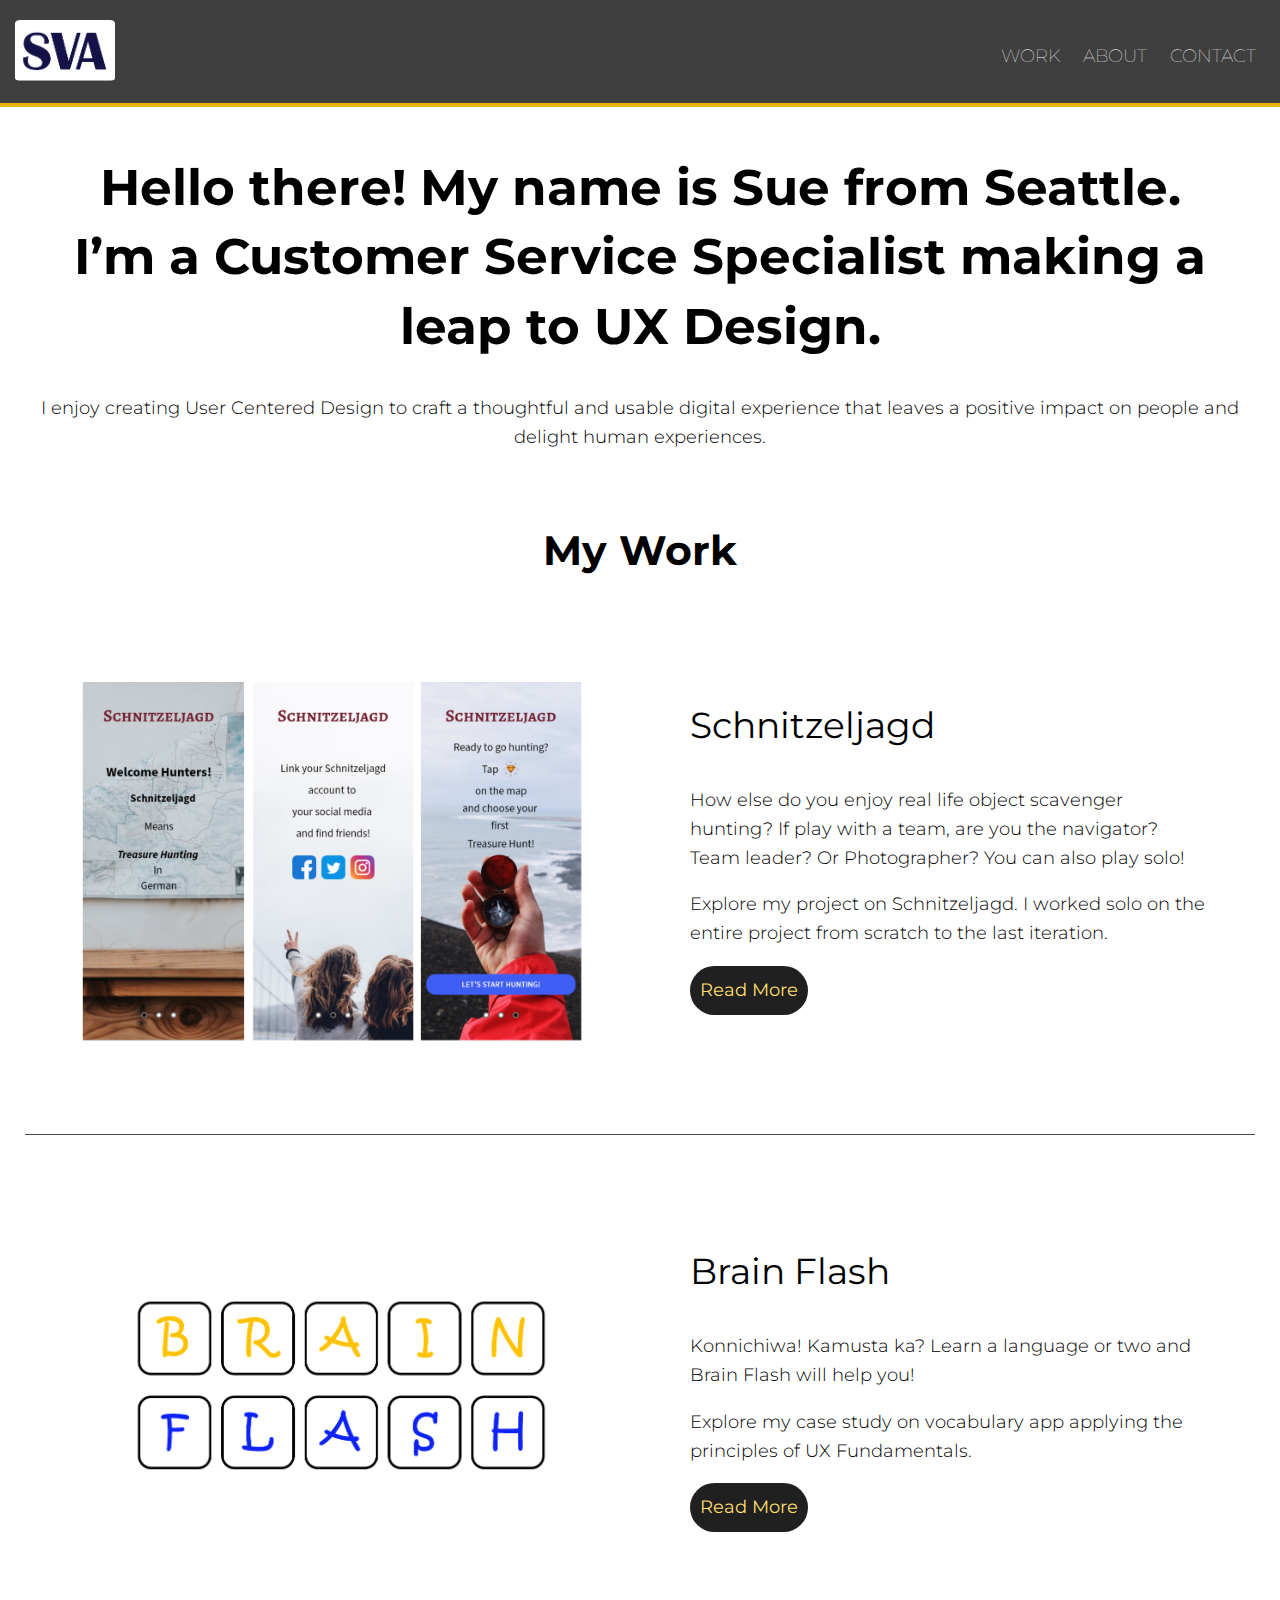
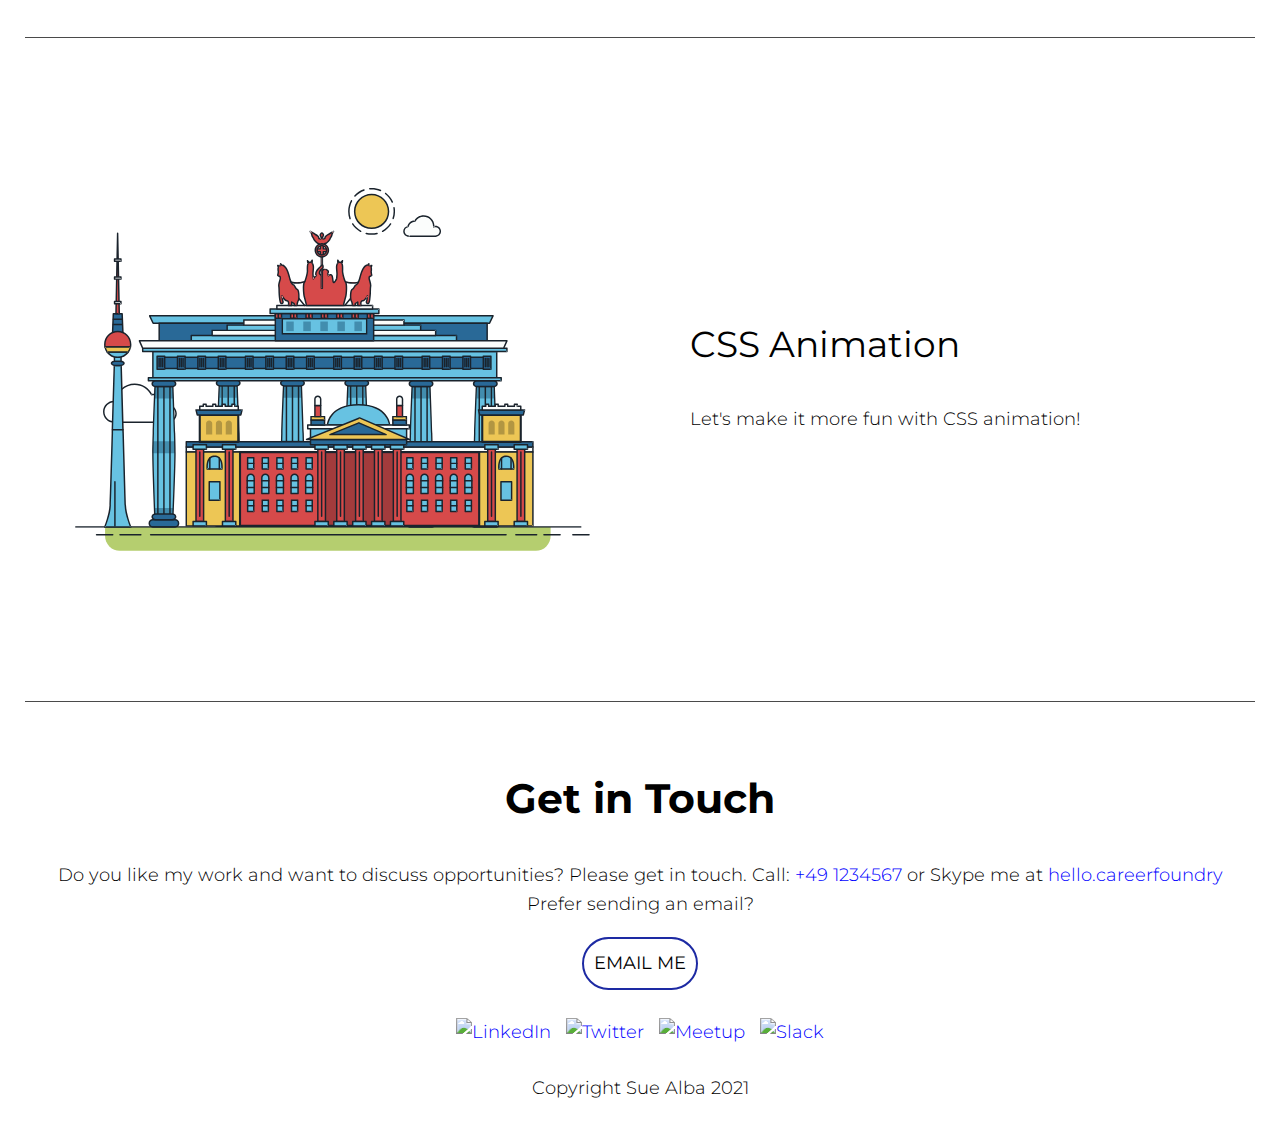
==== index.html @ 8d28aee9 "Moved files outside src folder" ====
<!DOCTYPE html>
<html lang="en" dir="ltr">
  <head>
    <meta charset="utf-8" />
    <meta name="viewport" content="width=device-width, initial-scale=1" />
    <title>SueA Portfolio</title>
    <link rel="shortcut icon" type="image/jpg" href="img/favicon.ico" />
    <link rel="stylesheet" type="text/css" href="css/normalize.css" />
    <link rel="stylesheet" type="text/css" href="css/style.css" />
    <link
      href="https://fonts.googleapis.com/css2?family=Montserrat:wght@500&family=Roboto+Slab&display=swap"
      rel="stylesheet"
    />
    <link
      rel="stylesheet"
      href="https://pro.fontawesome.com/releases/v5.10.0/css/all.css"
      integrity="sha384-AYmEC3Yw5cVb3ZcuHtOA93w35dYTsvhLPVnYs9eStHfGJvOvKxVfELGroGkvsg+p"
      crossorigin="anonymous"
    />
  </head>
  <body>
    <header>
      <div class="container">
        <div id="myNavtoggle" class="navtoggle">
          <a href="index.html">
            <img src="img/MyLogos/logo.png" alt="" class="logo" />
          </a>
          <nav>
            <ul>
              <li><a href="index.html">Work</a></li>
              <li><a href="about.html">About</a></li>
              <li><a href="#contact" onclick="menuToggle()">Contact</a></li>
              <li>
                <a
                  href="javascript:void(0);"
                  class="icon"
                  onclick="menuToggle()"
                  ><i class="fas fa-bars"></i
                ></a>
              </li>
            </ul>
          </nav>
        </div>
      </div>
    </header>
    <main>
      <div id="hero">
        <div class="container center">
          <h1>
            Hello there! My name is Sue from Seattle.
            <span>
              I’m a Customer Service Specialist making a leap to UX Design.
            </span>
          </h1>
          <p>
            I enjoy creating User Centered Design to craft a thoughtful and
            usable digital experience that leaves a positive impact on people
            and delight human experiences.
          </p>
        </div>
      </div>

      <div id="work">
        <div class="container">
          <h2>My Work</h2>

          <div class="row">
            <div class="column col-md-6 col-lg-7">
              <picture>
                <source
                  srcset="img/Schnitzeljagd/sjcover-600x400.png"
                  media="(max-width:767px)"
                />
                <img src="img/Schnitzeljagd/sjcover-1200x800.png" alt="" />
              </picture>
            </div>

            <div class="column col-md-6 col-lg-5">
              <h3>Schnitzeljagd</h3>
              <div>
                <p>
                  How else do you enjoy real life object scavenger hunting? If
                  play with a team, are you the navigator? Team leader? Or
                  Photographer? You can also play solo!
                </p>
                <p>
                  Explore my project on Schnitzeljagd. I worked solo on the
                  entire project from scratch to the last iteration.
                </p>
                <a href="sj.html" class="button">Read More</a>
              </div>
            </div>
          </div>
          <div class="row">
            <div class="column col-md-6 col-lg-7">
              <picture>
                <source
                  srcset="img/BrainFlash/BFLogo-600x400.png"
                  media="(max-width:767px)"
                />
                <img src="img/BrainFlash/BFLogo-1200x800.png" alt="" />
              </picture>
            </div>

            <div class="column col-md-6 col-lg-5">
              <h3>Brain Flash</h3>
              <p>
                Konnichiwa! Kamusta ka? Learn a language or two and Brain Flash
                will help you!
              </p>
              <p>
                Explore my case study on vocabulary app applying the principles
                of UX Fundamentals.
              </p>
              <a href="bf.html" class="button">Read More</a>
            </div>
          </div>

          <!-- sample CSS Animation begins -->
          <div class="row">
            <div class="column col-md-6 col-lg-7">
              <svg
                xmlns="http://www.w3.org/2000/svg"
                class="berlin-illustration"
                height="505"
                viewBox="0 0 700 505"
                xmlns:xlink="http://www.w3.org/1999/xlink"
              >
                <defs>
                  <polygon
                    id="a"
                    points=".06 231.917 .06 .929 688.717 .929 688.717 231.917"
                  />
                </defs>
                <g fill="none" fill-rule="evenodd">
                  <g transform="translate(0 241)" class="cloud-front">
                    <path
                      fill="#1A232C"
                      d="M87.602,29 L87.602,28 C87.326,28.001 87.103,28.024 86.927,28.033 L86.979,29.031 L87.947,28.78 C85.741,20.282 78.041,14.002 68.852,14 C67.858,14 66.904,14.096 65.98,14.231 L66.125,15.22 L67.019,14.772 C62.626,6.015 53.567,0.001 43.102,0 C29.041,0.002 17.524,10.848 16.443,24.632 L17.44,24.71 L17.606,23.724 C16.803,23.589 15.969,23.5 15.102,23.5 C6.817,23.501 0.102,30.215 0.102,38.5 C0.102,46.785 6.817,53.499 15.102,53.5 L87.602,53.5 C94.644,53.499 100.351,47.792 100.352,40.75 C100.351,33.708 94.644,28.001 87.602,28 L87.602,30 C90.573,30 93.254,31.202 95.203,33.149 C97.15,35.097 98.351,37.778 98.352,40.75 C98.351,43.722 97.15,46.403 95.203,48.351 C93.254,50.298 90.573,51.5 87.602,51.5 L15.102,51.5 C11.509,51.5 8.265,50.046 5.909,47.692 C3.555,45.337 2.102,42.093 2.102,38.5 C2.102,34.907 3.555,31.663 5.909,29.308 C8.265,26.954 11.509,25.5 15.102,25.5 C15.831,25.5 16.553,25.575 17.273,25.697 C17.551,25.743 17.832,25.672 18.055,25.499 C18.277,25.325 18.414,25.07 18.436,24.789 C19.436,12.04 30.094,1.998 43.102,2 C52.786,1.999 61.163,7.564 65.231,15.669 C65.425,16.055 65.842,16.272 66.27,16.21 C67.132,16.084 67.988,16 68.852,16 C77.108,15.998 84.027,21.647 86.011,29.283 C86.13,29.741 86.557,30.054 87.031,30.03 C87.27,30.017 87.457,29.999 87.602,30 L87.602,29"
                      transform="translate(38 36)"
                    />
                  </g>
                  <path
                    fill="#B5CE6F"
                    d="M646.484,484.382 C646.484,489.501 644.531,494.62 640.627,498.525 C636.722,502.43 631.603,504.382 626.484,504.382 L60.873,504.382 C55.754,504.382 50.636,502.43 46.731,498.525 C42.826,494.62 40.873,489.501 40.873,484.382 L40.873,471.917 L646.484,471.917 L646.484,484.382"
                  />
                  <polyline
                    fill="#67C2E2"
                    points="334.824 185.029 101.449 185.029 106.209 195.08 563.438 195.08 568.2 185.029 334.824 185.029"
                  />
                  <path
                    fill="#1A232C"
                    d="M334.824,185.029 L334.824,184.029 L101.449,184.029 C101.104,184.029 100.788,184.203 100.604,184.494 C100.42,184.785 100.398,185.146 100.545,185.457 L105.306,195.508 C105.471,195.856 105.824,196.079 106.209,196.079 L563.438,196.079 C563.824,196.079 564.177,195.856 564.342,195.508 L569.104,185.457 C569.251,185.146 569.229,184.785 569.045,184.494 C568.861,184.203 568.544,184.029 568.2,184.029 L334.824,184.029 L334.824,186.029 L566.62,186.029 L562.806,194.08 L106.842,194.08 L103.029,186.029 L334.824,186.029 L334.824,185.029"
                  />
                  <polygon
                    fill="#296997"
                    points="114.416 218.974 560.222 218.974 560.222 195.08 114.416 195.08"
                  />
                  <path
                    fill="#1A232C"
                    d="M560.222,218.974 L560.222,217.974 L115.416,217.974 L115.416,196.079 L559.222,196.079 L559.222,218.974 L560.222,218.974 L560.222,217.974 L560.222,218.974 L561.222,218.974 L561.222,195.08 C561.222,194.816 561.115,194.559 560.929,194.372 C560.742,194.186 560.485,194.08 560.222,194.08 L114.416,194.08 C114.152,194.08 113.895,194.186 113.708,194.372 C113.522,194.559 113.416,194.816 113.416,195.08 L113.416,218.974 C113.416,219.237 113.522,219.495 113.708,219.681 C113.895,219.867 114.152,219.974 114.416,219.974 L560.222,219.974 C560.485,219.974 560.742,219.867 560.929,219.681 C561.115,219.495 561.222,219.237 561.222,218.974 L560.222,218.974"
                  />
                  <polygon
                    fill="#67C2E2"
                    points="105.85 269.08 573.225 269.08 573.225 233.398 105.85 233.398"
                  />
                  <path
                    fill="#1A232C"
                    d="M573.225,233.398 L573.225,232.398 L105.85,232.398 C105.587,232.398 105.329,232.505 105.143,232.691 C104.957,232.877 104.85,233.134 104.85,233.398 L104.85,269.08 C104.85,269.344 104.957,269.601 105.143,269.788 C105.329,269.974 105.587,270.08 105.85,270.08 L573.225,270.08 C573.488,270.08 573.745,269.974 573.932,269.788 C574.118,269.601 574.225,269.344 574.225,269.08 L574.225,233.398 C574.225,233.134 574.118,232.877 573.932,232.691 C573.745,232.505 573.488,232.398 573.225,232.398 L573.225,233.398 L572.225,233.398 L572.225,268.08 L106.85,268.08 L106.85,234.398 L573.225,234.398 L573.225,233.398 L572.225,233.398 L573.225,233.398"
                  />
                  <polygon
                    fill="#296997"
                    points="116.751 256.508 562.557 256.508 562.557 241.243 116.751 241.243"
                  />
                  <path
                    fill="#1A232C"
                    d="M562.557,256.508 L562.557,255.508 L117.75,255.508 L117.75,242.243 L561.557,242.243 L561.557,256.508 L562.557,256.508 L562.557,255.508 L562.557,256.508 L563.557,256.508 L563.557,241.243 C563.557,240.979 563.45,240.722 563.264,240.535 C563.078,240.349 562.82,240.243 562.557,240.243 L116.75,240.243 C116.487,240.243 116.23,240.349 116.043,240.535 C115.857,240.722 115.751,240.979 115.751,241.243 L115.751,256.508 C115.751,256.771 115.857,257.029 116.043,257.215 C116.23,257.401 116.487,257.508 116.751,257.508 L562.557,257.508 C562.82,257.508 563.077,257.401 563.264,257.215 C563.45,257.029 563.557,256.771 563.557,256.508 L562.557,256.508"
                  />
                  <polygon
                    fill="#67C2E2"
                    points="158.07 218.974 518.563 218.974 518.563 211.858 158.07 211.858"
                  />
                  <path
                    fill="#1A232C"
                    d="M518.563,211.858 L518.563,210.858 L158.07,210.858 C157.807,210.858 157.549,210.964 157.363,211.151 C157.177,211.337 157.07,211.594 157.07,211.858 L157.07,218.974 C157.07,219.237 157.177,219.495 157.363,219.681 C157.549,219.867 157.807,219.974 158.07,219.974 L518.563,219.974 C518.826,219.974 519.083,219.867 519.27,219.681 C519.456,219.495 519.562,219.237 519.562,218.974 L519.562,211.858 C519.562,211.594 519.456,211.337 519.27,211.151 C519.083,210.964 518.826,210.858 518.563,210.858 L518.563,211.858 L517.563,211.858 L517.563,217.974 L159.07,217.974 L159.07,212.858 L518.563,212.858 L518.563,211.858 L517.563,211.858 L518.563,211.858"
                  />
                  <polygon
                    fill="#FBFDFC"
                    points="186.438 211.858 490.194 211.858 490.194 204.741 186.438 204.741"
                  />
                  <path
                    fill="#1A232C"
                    d="M490.194,204.741 L490.194,203.741 L186.438,203.741 C186.175,203.741 185.917,203.848 185.731,204.034 C185.545,204.221 185.438,204.478 185.438,204.741 L185.438,211.858 C185.438,212.121 185.545,212.379 185.731,212.565 C185.917,212.751 186.175,212.858 186.438,212.858 L490.194,212.858 C490.458,212.858 490.715,212.751 490.902,212.565 C491.088,212.379 491.194,212.121 491.194,211.858 L491.194,204.741 C491.194,204.478 491.088,204.221 490.902,204.034 C490.715,203.848 490.458,203.741 490.194,203.741 L490.194,204.741 L489.194,204.741 L489.194,210.858 L187.438,210.858 L187.438,205.741 L490.194,205.741 L490.194,204.741 L489.194,204.741 L490.194,204.741"
                  />
                  <polygon
                    fill="#67C2E2"
                    points="206.805 204.741 469.828 204.741 469.828 197.624 206.805 197.624"
                  />
                  <path
                    fill="#1A232C"
                    d="M469.828,197.624 L469.828,196.624 L206.805,196.624 C206.541,196.624 206.284,196.731 206.098,196.917 C205.911,197.103 205.805,197.361 205.805,197.624 L205.805,204.741 C205.805,205.005 205.911,205.262 206.098,205.449 C206.284,205.635 206.541,205.741 206.805,205.741 L469.828,205.741 C470.091,205.741 470.349,205.635 470.535,205.449 C470.722,205.262 470.828,205.005 470.828,204.741 L470.828,197.624 C470.828,197.361 470.722,197.103 470.535,196.917 C470.349,196.731 470.091,196.624 469.828,196.624 L469.828,197.624 L468.828,197.624 L468.828,203.741 L207.805,203.741 L207.805,198.624 L469.828,198.624 L469.828,197.624 L468.828,197.624 L469.828,197.624"
                  />
                  <polygon
                    fill="#FBFDFC"
                    points="229.521 197.624 447.111 197.624 447.111 190.509 229.521 190.509"
                  />
                  <path
                    fill="#1A232C"
                    d="M447.111,190.509 L447.111,189.509 L229.521,189.509 C229.258,189.509 229,189.616 228.814,189.802 C228.628,189.988 228.521,190.246 228.521,190.509 L228.521,197.624 C228.521,197.888 228.628,198.145 228.814,198.332 C229,198.518 229.258,198.624 229.521,198.624 L447.111,198.624 C447.375,198.624 447.632,198.518 447.818,198.332 C448.005,198.145 448.111,197.888 448.111,197.624 L448.111,190.509 C448.111,190.246 448.005,189.988 447.818,189.802 C447.632,189.616 447.375,189.509 447.111,189.509 L447.111,190.509 L446.111,190.509 L446.111,196.624 L230.521,196.624 L230.521,191.509 L447.111,191.509 L447.111,190.509 L446.111,190.509 L447.111,190.509"
                  />
                  <path
                    fill="#67C2E2"
                    d="M135.607,355.447 C135.163,337.766 134.264,313.326 133.648,297.387 C133.274,287.721 133.004,281.18 133.004,281.18 L108.722,281.18 C108.722,281.18 108.452,287.721 108.079,297.387 C107.462,313.326 106.563,337.766 106.119,355.447 C105.953,362.059 105.85,367.732 105.85,371.653 L105.85,371.654 C105.85,386.117 107.243,424.332 108.089,446.189 C108.457,455.706 108.722,462.126 108.722,462.126 L133.004,462.126 C133.004,462.126 133.269,455.706 133.637,446.189 C134.482,424.332 135.876,386.117 135.876,371.654 L135.876,371.653 C135.876,367.732 135.773,362.059 135.607,355.447"
                  />
                  <path
                    fill="#428DAE"
                    d="M133.648 297.387L108.079 297.387C108.452 287.721 108.722 281.18 108.722 281.18L133.004 281.18C133.004 281.18 133.274 287.721 133.648 297.387M135.876 371.654L105.85 371.654 105.85 371.653C105.85 367.732 105.953 362.059 106.119 355.447L135.607 355.447C135.773 362.059 135.876 367.732 135.876 371.653L135.876 371.654M133.004 462.126L108.722 462.126C108.722 462.126 108.457 455.706 108.089 446.189L133.637 446.189C133.269 455.706 133.004 462.126 133.004 462.126"
                  />
                  <path
                    fill="#1A232C"
                    d="M109.612,461.199 L132.114,461.199 C132.447,453.007 134.949,390.886 134.949,371.653 C134.949,352.42 132.447,290.299 132.114,282.108 L109.612,282.108 C109.279,290.299 106.778,352.42 106.778,371.653 C106.778,390.886 109.279,453.007 109.612,461.199 Z M133.895,463.054 L107.832,463.054 L107.794,462.164 C107.766,461.466 104.922,392.193 104.922,371.653 C104.922,351.114 107.766,281.839 107.794,281.142 L107.832,280.252 L133.895,280.252 L133.931,281.142 C133.96,281.839 136.804,351.114 136.804,371.653 C136.804,392.193 133.96,461.466 133.931,462.164 L133.895,463.054 L133.895,463.054 Z"
                  />
                  <path
                    fill="#1A232C"
                    d="M111.638 281.18L111.638 462.126C111.638 462.679 112.086 463.126 112.638 463.126 113.19 463.126 113.638 462.679 113.638 462.126L113.638 281.18C113.638 280.628 113.19 280.18 112.638 280.18 112.086 280.18 111.638 280.628 111.638 281.18M119.863 281.18L119.863 462.126C119.863 462.679 120.311 463.126 120.863 463.126 121.416 463.126 121.863 462.679 121.863 462.126L121.863 281.18C121.863 280.628 121.416 280.18 120.863 280.18 120.311 280.18 119.863 280.628 119.863 281.18M128.088 281.18L128.088 462.126C128.088 462.679 128.536 463.126 129.088 463.126 129.64 463.126 130.088 462.679 130.088 462.126L130.088 281.18C130.088 280.628 129.64 280.18 129.088 280.18 128.536 280.18 128.088 280.628 128.088 281.18"
                  />
                  <path
                    fill="#296997"
                    d="M136.79,277.265 C136.79,279.418 134.675,281.18 132.09,281.18 L109.636,281.18 C107.051,281.18 104.936,279.418 104.936,277.265 C104.936,275.111 107.051,273.349 109.636,273.349 L132.09,273.349 C134.675,273.349 136.79,275.111 136.79,277.265"
                  />
                  <path
                    fill="#1A232C"
                    d="M136.79,277.265 L135.79,277.265 C135.789,278.005 135.433,278.704 134.769,279.262 C134.109,279.814 133.155,280.181 132.09,280.18 L109.636,280.18 C108.571,280.181 107.617,279.814 106.956,279.262 C106.293,278.704 105.936,278.005 105.936,277.265 C105.936,276.524 106.293,275.825 106.957,275.267 C107.617,274.715 108.571,274.348 109.636,274.349 L132.09,274.349 C133.155,274.348 134.109,274.716 134.769,275.267 C135.433,275.825 135.789,276.524 135.79,277.265 L137.79,277.265 C137.791,275.851 137.09,274.593 136.049,273.731 C135.006,272.863 133.61,272.35 132.09,272.349 L109.636,272.349 C108.116,272.35 106.72,272.863 105.676,273.731 C104.636,274.593 103.935,275.851 103.936,277.265 C103.935,278.678 104.636,279.937 105.677,280.798 C106.72,281.666 108.116,282.179 109.636,282.18 L132.09,282.18 C133.61,282.179 135.006,281.666 136.049,280.798 C137.09,279.937 137.791,278.678 137.79,277.265 L136.79,277.265"
                  />
                  <path
                    fill="#296997"
                    d="M140.775,467.217 C140.775,469.803 138.661,471.917 136.076,471.917 L105.65,471.917 C103.065,471.917 100.951,469.803 100.951,467.217 L100.951,466.825 C100.951,464.241 103.065,462.126 105.65,462.126 L136.076,462.126 C138.661,462.126 140.775,464.241 140.775,466.825 L140.775,467.217"
                  />
                  <path
                    fill="#1A232C"
                    d="M140.775,467.217 L139.775,467.217 C139.775,468.235 139.361,469.155 138.688,469.83 C138.013,470.503 137.093,470.917 136.076,470.917 L105.65,470.917 C104.633,470.917 103.713,470.504 103.038,469.83 C102.365,469.155 101.951,468.235 101.951,467.217 L101.951,466.825 C101.951,465.808 102.365,464.889 103.038,464.214 C103.713,463.54 104.633,463.127 105.65,463.126 L136.076,463.126 C137.093,463.127 138.013,463.54 138.688,464.214 C139.362,464.889 139.775,465.808 139.775,466.825 L139.775,467.217 L141.775,467.217 L141.775,466.825 C141.772,463.684 139.217,461.13 136.076,461.126 L105.65,461.126 C102.509,461.13 99.955,463.684 99.951,466.825 L99.951,467.217 C99.954,470.36 102.509,472.914 105.65,472.917 L136.076,472.917 C139.217,472.914 141.772,470.36 141.775,467.217 L140.775,467.217"
                  />
                  <path
                    fill="#296997"
                    d="M136.79,458.208 C136.79,460.363 134.675,462.126 132.09,462.126 L109.636,462.126 C107.051,462.126 104.936,460.363 104.936,458.208 C104.936,456.057 107.051,454.292 109.636,454.292 L132.09,454.292 C134.675,454.292 136.79,456.057 136.79,458.208"
                  />
                  <path
                    fill="#1A232C"
                    d="M136.79,458.208 L135.79,458.208 C135.789,458.949 135.432,459.649 134.769,460.207 C134.108,460.76 133.154,461.128 132.09,461.126 L109.636,461.126 C108.572,461.128 107.617,460.76 106.957,460.207 C106.293,459.649 105.936,458.949 105.936,458.208 C105.936,457.47 106.293,456.77 106.957,456.212 C107.617,455.659 108.572,455.291 109.636,455.292 L132.09,455.292 C133.154,455.291 134.108,455.659 134.769,456.212 C135.433,456.77 135.789,457.47 135.79,458.208 L137.79,458.208 C137.791,456.796 137.09,455.538 136.05,454.675 C135.006,453.808 133.61,453.294 132.09,453.292 L109.636,453.292 C108.115,453.294 106.719,453.808 105.676,454.675 C104.636,455.538 103.935,456.796 103.936,458.208 C103.935,459.622 104.636,460.881 105.676,461.743 C106.72,462.611 108.116,463.125 109.636,463.126 L132.09,463.126 C133.61,463.125 135.006,462.611 136.05,461.743 C137.09,460.881 137.791,459.622 137.79,458.208 L136.79,458.208"
                  />
                  <path
                    fill="#67C2E2"
                    d="M572.471,355.447 C572.025,337.766 571.126,313.326 570.51,297.387 C570.137,287.721 569.867,281.18 569.867,281.18 L545.585,281.18 C545.585,281.18 545.315,287.721 544.942,297.387 C544.326,313.326 543.427,337.766 542.981,355.447 C542.815,362.059 542.713,367.732 542.713,371.653 L542.713,371.654 C542.713,386.117 544.107,424.332 544.952,446.189 C545.32,455.706 545.585,462.126 545.585,462.126 L569.867,462.126 C569.867,462.126 570.132,455.706 570.499,446.189 C571.346,424.332 572.739,386.117 572.739,371.654 L572.739,371.653 C572.739,367.732 572.637,362.059 572.471,355.447"
                  />
                  <path
                    fill="#428DAE"
                    d="M569.582 297.387L566.951 297.387 566.951 282.108 568.977 282.108C569.063 284.206 569.29 289.841 569.582 297.387M564.951 297.387L545.871 297.387C546.162 289.841 546.39 284.206 546.476 282.108L564.951 282.108 564.951 297.387M571.8 369.187L566.951 369.187 566.951 356.265 571.562 356.265C571.685 361.272 571.771 365.701 571.8 369.187M564.951 369.187L543.653 369.187C543.684 365.512 543.777 360.79 543.912 355.447L553.551 355.447 553.551 356.265 564.951 356.265 564.951 369.187"
                  />
                  <path
                    fill="#1A232C"
                    d="M546.476,461.199 L568.977,461.199 C569.31,453.007 571.812,390.886 571.812,371.653 C571.812,352.42 569.31,290.299 568.977,282.108 L546.476,282.108 C546.142,290.299 543.642,352.42 543.642,371.653 C543.642,390.886 546.142,453.007 546.476,461.199 M570.758,463.054 L544.694,463.054 L544.658,462.164 C544.629,461.466 541.785,392.193 541.785,371.653 C541.785,351.114 544.629,281.839 544.658,281.142 L544.694,280.252 L570.758,280.252 L570.795,281.142 C570.823,281.839 573.667,351.114 573.667,371.653 C573.667,392.193 570.823,461.466 570.795,462.164 L570.758,463.054"
                  />
                  <path
                    fill="#1A232C"
                    d="M548.501 281.18L548.501 462.126C548.501 462.679 548.949 463.126 549.501 463.126 550.053 463.126 550.501 462.679 550.501 462.126L550.501 281.18C550.501 280.628 550.053 280.18 549.501 280.18 548.949 280.18 548.501 280.628 548.501 281.18M556.727 281.18L556.727 462.126C556.727 462.679 557.174 463.126 557.727 463.126 558.279 463.126 558.727 462.679 558.727 462.126L558.727 281.18C558.727 280.628 558.279 280.18 557.727 280.18 557.174 280.18 556.727 280.628 556.727 281.18M564.951 281.18L564.951 462.126C564.951 462.679 565.399 463.126 565.951 463.126 566.503 463.126 566.951 462.679 566.951 462.126L566.951 281.18C566.951 280.628 566.503 280.18 565.951 280.18 565.399 280.18 564.951 280.628 564.951 281.18"
                  />
                  <path
                    fill="#296997"
                    d="M573.653,277.265 C573.653,279.418 571.537,281.18 568.953,281.18 L546.499,281.18 C543.915,281.18 541.799,279.418 541.799,277.265 C541.799,275.111 543.915,273.349 546.499,273.349 L568.953,273.349 C571.537,273.349 573.653,275.111 573.653,277.265"
                  />
                  <path
                    fill="#1A232C"
                    d="M573.653,277.265 L572.653,277.265 C572.653,278.005 572.296,278.704 571.632,279.262 C570.972,279.814 570.017,280.181 568.953,280.18 L546.499,280.18 C545.435,280.181 544.48,279.814 543.82,279.262 C543.156,278.704 542.8,278.005 542.799,277.265 C542.8,276.525 543.156,275.825 543.82,275.267 C544.481,274.715 545.435,274.348 546.499,274.349 L568.953,274.349 C570.017,274.348 570.972,274.715 571.632,275.267 C572.296,275.825 572.653,276.525 572.653,277.265 L574.653,277.265 C574.654,275.851 573.953,274.593 572.912,273.731 C571.869,272.863 570.473,272.35 568.953,272.349 L546.499,272.349 C544.979,272.35 543.583,272.863 542.54,273.731 C541.499,274.593 540.798,275.851 540.799,277.265 C540.798,278.679 541.499,279.937 542.54,280.798 C543.583,281.666 544.979,282.179 546.499,282.18 L568.953,282.18 C570.473,282.179 571.869,281.666 572.912,280.798 C573.953,279.937 574.654,278.679 574.653,277.265 L573.653,277.265"
                  />
                  <path
                    fill="#296997"
                    d="M577.639,467.217 C577.639,469.803 575.524,471.917 572.938,471.917 L542.514,471.917 C539.929,471.917 537.813,469.803 537.813,467.217 L537.813,466.825 C537.813,464.241 539.929,462.126 542.514,462.126 L572.938,462.126 C575.524,462.126 577.639,464.241 577.639,466.825 L577.639,467.217"
                  />
                  <path
                    fill="#1A232C"
                    d="M577.639,467.217 L576.639,467.217 C576.638,468.235 576.225,469.155 575.551,469.83 C574.876,470.503 573.956,470.917 572.938,470.917 L542.514,470.917 C541.497,470.917 540.576,470.503 539.901,469.83 C539.227,469.155 538.814,468.234 538.813,467.217 L538.813,466.825 C538.814,465.808 539.227,464.889 539.901,464.214 C540.576,463.54 541.497,463.127 542.514,463.126 L572.938,463.126 C573.956,463.127 574.876,463.54 575.551,464.214 C576.225,464.888 576.638,465.808 576.639,466.825 L576.639,467.217 L578.639,467.217 L578.639,466.825 C578.635,463.684 576.081,461.13 572.938,461.126 L542.514,461.126 C539.372,461.13 536.817,463.684 536.813,466.825 L536.813,467.217 C536.817,470.36 539.372,472.914 542.514,472.917 L572.938,472.917 C576.081,472.914 578.635,470.359 578.639,467.217 L577.639,467.217"
                  />
                  <path
                    fill="#296997"
                    d="M573.653,458.208 C573.653,460.363 571.537,462.126 568.953,462.126 L546.499,462.126 C543.915,462.126 541.799,460.363 541.799,458.208 C541.799,456.057 543.915,454.292 546.499,454.292 L568.953,454.292 C571.537,454.292 573.653,456.057 573.653,458.208"
                  />
                  <path
                    fill="#1A232C"
                    d="M573.653,458.208 L572.653,458.208 C572.653,458.949 572.296,459.649 571.632,460.207 C570.971,460.76 570.017,461.128 568.953,461.126 L546.499,461.126 C545.435,461.128 544.481,460.76 543.82,460.207 C543.157,459.649 542.799,458.949 542.799,458.208 C542.799,457.47 543.156,456.77 543.82,456.212 C544.481,455.659 545.435,455.291 546.499,455.292 L568.953,455.292 C570.017,455.291 570.971,455.659 571.632,456.212 C572.296,456.77 572.653,457.47 572.653,458.208 L574.653,458.208 C574.654,456.796 573.953,455.538 572.912,454.675 C571.869,453.808 570.473,453.294 568.953,453.292 L546.499,453.292 C544.979,453.294 543.583,453.808 542.54,454.675 C541.499,455.538 540.798,456.796 540.799,458.208 C540.798,459.622 541.499,460.881 542.54,461.743 C543.583,462.611 544.979,463.125 546.499,463.126 L568.953,463.126 C570.473,463.125 571.869,462.611 572.912,461.743 C573.953,460.881 574.654,459.622 574.653,458.208 L573.653,458.208"
                  />
                  <path
                    fill="#67C2E2"
                    d="M485.098,355.447 C484.654,337.766 483.753,313.326 483.137,297.387 C482.764,287.721 482.494,281.18 482.494,281.18 L458.213,281.18 C458.213,281.18 457.942,287.721 457.569,297.387 C456.953,313.326 456.055,337.766 455.608,355.447 C455.443,362.059 455.34,367.732 455.34,371.653 L455.34,371.654 C455.34,386.117 456.733,424.332 457.58,446.189 C457.948,455.706 458.213,462.126 458.213,462.126 L482.494,462.126 C482.494,462.126 482.759,455.706 483.126,446.189 C483.973,424.332 485.366,386.117 485.366,371.654 L485.366,371.653 C485.366,367.732 485.265,362.059 485.098,355.447"
                  />
                  <path
                    fill="#428DAE"
                    d="M483.137 297.387L457.569 297.387C457.942 287.721 458.213 281.18 458.213 281.18L482.494 281.18C482.494 281.18 482.764 287.721 483.137 297.387M485.355 369.187L455.351 369.187C455.382 365.502 455.475 360.78 455.608 355.447L485.098 355.447C485.232 360.78 485.325 365.502 485.355 369.187"
                  />
                  <path
                    fill="#1A232C"
                    d="M459.103,461.199 L481.605,461.199 C481.938,453.007 484.439,390.886 484.439,371.653 C484.439,352.42 481.938,290.299 481.605,282.108 L459.103,282.108 C458.769,290.299 456.268,352.42 456.268,371.653 C456.268,390.886 458.769,453.007 459.103,461.199 Z M483.386,463.054 L457.321,463.054 L457.285,462.164 C457.256,461.466 454.412,392.193 454.412,371.653 C454.412,351.114 457.256,281.839 457.285,281.142 L457.321,280.252 L483.386,280.252 L483.422,281.142 C483.45,281.839 486.294,351.114 486.294,371.653 C486.294,392.193 483.45,461.466 483.422,462.164 L483.386,463.054 L483.386,463.054 Z"
                  />
                  <path
                    fill="#1A232C"
                    d="M461.128 281.18L461.128 462.126C461.128 462.679 461.576 463.126 462.128 463.126 462.68 463.126 463.128 462.679 463.128 462.126L463.128 281.18C463.128 280.628 462.68 280.18 462.128 280.18 461.576 280.18 461.128 280.628 461.128 281.18M469.354 281.18L469.354 462.126C469.354 462.679 469.801 463.126 470.354 463.126 470.906 463.126 471.354 462.679 471.354 462.126L471.354 281.18C471.354 280.628 470.906 280.18 470.354 280.18 469.801 280.18 469.354 280.628 469.354 281.18M477.578 281.18L477.578 462.126C477.578 462.679 478.026 463.126 478.578 463.126 479.13 463.126 479.578 462.679 479.578 462.126L479.578 281.18C479.578 280.628 479.13 280.18 478.578 280.18 478.026 280.18 477.578 280.628 477.578 281.18"
                  />
                  <path
                    fill="#296997"
                    d="M486.281,277.265 C486.281,279.418 484.164,281.18 481.58,281.18 L459.126,281.18 C456.542,281.18 454.426,279.418 454.426,277.265 C454.426,275.111 456.542,273.349 459.126,273.349 L481.58,273.349 C484.164,273.349 486.281,275.111 486.281,277.265"
                  />
                  <path
                    fill="#1A232C"
                    d="M486.281,277.265 L485.281,277.265 C485.281,278.005 484.924,278.704 484.26,279.262 C483.599,279.814 482.644,280.181 481.58,280.18 L459.126,280.18 C458.062,280.181 457.107,279.814 456.447,279.262 C455.783,278.704 455.427,278.005 455.426,277.265 C455.427,276.525 455.783,275.825 456.447,275.267 C457.108,274.715 458.062,274.348 459.126,274.349 L481.58,274.349 C482.644,274.348 483.599,274.716 484.26,275.268 C484.924,275.825 485.281,276.525 485.281,277.265 L487.281,277.265 C487.282,275.851 486.58,274.593 485.54,273.731 C484.496,272.863 483.1,272.35 481.58,272.349 L459.126,272.349 C457.606,272.35 456.21,272.863 455.167,273.731 C454.126,274.593 453.425,275.851 453.426,277.265 C453.425,278.679 454.126,279.937 455.167,280.798 C456.21,281.666 457.606,282.179 459.126,282.18 L481.58,282.18 C483.1,282.179 484.496,281.666 485.54,280.799 C486.58,279.937 487.282,278.679 487.281,277.265 L486.281,277.265"
                  />
                  <path
                    fill="#296997"
                    d="M490.266,467.217 C490.266,469.803 488.151,471.917 485.565,471.917 L455.141,471.917 C452.556,471.917 450.44,469.803 450.44,467.217 L450.44,466.825 C450.44,464.241 452.556,462.126 455.141,462.126 L485.565,462.126 C488.151,462.126 490.266,464.241 490.266,466.825 L490.266,467.217"
                  />
                  <path
                    fill="#1A232C"
                    d="M490.266,467.217 L489.266,467.217 C489.265,468.235 488.852,469.155 488.178,469.83 C487.503,470.503 486.583,470.917 485.565,470.917 L455.141,470.917 C454.124,470.917 453.203,470.503 452.528,469.83 C451.854,469.155 451.441,468.234 451.44,467.217 L451.44,466.825 C451.441,465.808 451.854,464.889 452.528,464.214 C453.203,463.54 454.124,463.127 455.141,463.126 L485.565,463.126 C486.583,463.127 487.503,463.54 488.178,464.214 C488.852,464.888 489.265,465.808 489.266,466.825 L489.266,467.217 L491.266,467.217 L491.266,466.825 C491.262,463.684 488.708,461.13 485.565,461.126 L455.141,461.126 C451.999,461.13 449.444,463.684 449.44,466.825 L449.44,467.217 C449.444,470.36 451.999,472.914 455.141,472.917 L485.565,472.917 C488.708,472.914 491.262,470.359 491.266,467.217 L490.266,467.217"
                  />
                  <path
                    fill="#296997"
                    d="M486.281,458.208 C486.281,460.363 484.164,462.126 481.58,462.126 L459.126,462.126 C456.542,462.126 454.426,460.363 454.426,458.208 C454.426,456.057 456.542,454.292 459.126,454.292 L481.58,454.292 C484.164,454.292 486.281,456.057 486.281,458.208"
                  />
                  <path
                    fill="#1A232C"
                    d="M486.281,458.208 L485.281,458.208 C485.281,458.949 484.923,459.649 484.26,460.207 C483.599,460.76 482.644,461.128 481.58,461.126 L459.126,461.126 C458.062,461.128 457.108,460.76 456.447,460.207 C455.784,459.649 455.427,458.949 455.426,458.208 C455.426,457.47 455.783,456.77 456.447,456.212 C457.108,455.659 458.062,455.291 459.126,455.292 L481.58,455.292 C482.644,455.291 483.598,455.659 484.26,456.212 C484.924,456.77 485.281,457.47 485.281,458.208 L487.281,458.208 C487.282,456.795 486.58,455.538 485.54,454.675 C484.496,453.808 483.1,453.294 481.58,453.292 L459.126,453.292 C457.606,453.294 456.21,453.808 455.167,454.675 C454.126,455.538 453.425,456.796 453.426,458.208 C453.425,459.622 454.126,460.881 455.167,461.743 C456.21,462.611 457.606,463.125 459.126,463.126 L481.58,463.126 C483.1,463.125 484.496,462.611 485.54,461.743 C486.581,460.881 487.282,459.622 487.281,458.208 L486.281,458.208"
                  />
                  <path
                    fill="#67C2E2"
                    d="M397.726,354.466 C397.28,336.787 396.381,312.346 395.765,296.407 C395.392,286.742 395.122,280.2 395.122,280.2 L370.84,280.2 C370.84,280.2 370.57,286.742 370.197,296.407 C369.581,312.346 368.682,336.787 368.236,354.466 C368.07,361.078 367.968,366.751 367.968,370.672 L367.968,370.673 C367.968,385.136 369.361,423.352 370.207,445.208 C370.575,454.726 370.84,461.146 370.84,461.146 L395.122,461.146 C395.122,461.146 395.386,454.726 395.754,445.208 C396.601,423.352 397.994,385.136 397.994,370.673 L397.994,370.672 C397.994,366.751 397.892,361.078 397.726,354.466"
                  />
                  <path
                    fill="#428DAE"
                    d="M394.837 296.407L392.206 296.407 392.206 281.127 394.233 281.127C394.318 283.225 394.545 288.861 394.837 296.407L394.837 296.407zM383.981 296.407L390.206 296.407 390.206 281.127 383.981 281.127 383.981 296.407zM375.756 296.407L381.98 296.407 381.98 281.127 375.756 281.127 375.756 296.407zM373.756 296.407L371.126 296.407C371.417 288.861 371.645 283.225 371.73 281.127L373.756 281.127 373.756 296.407 373.756 296.407zM397.062 369.187L392.206 369.187 392.206 354.466 396.796 354.466C396.943 360.298 397.041 365.389 397.062 369.187L397.062 369.187zM383.981 369.187L390.206 369.187 390.206 354.466 383.981 354.466 383.981 369.187zM375.756 369.187L381.98 369.187 381.98 354.466 375.756 354.466 375.756 369.187zM373.756 369.187L368.9 369.187C368.921 365.389 369.019 360.298 369.166 354.466L373.756 354.466 373.756 369.187 373.756 369.187z"
                  />
                  <path
                    fill="#1A232C"
                    d="M371.73,460.218 L394.233,460.218 C394.565,452.027 397.066,389.906 397.066,370.672 C397.066,351.44 394.565,289.319 394.233,281.127 L371.73,281.127 C371.397,289.319 368.895,351.44 368.895,370.672 C368.895,389.906 371.397,452.027 371.73,460.218 M396.013,462.074 L369.949,462.074 L369.912,461.184 C369.884,460.486 367.04,391.212 367.04,370.672 C367.04,350.133 369.884,280.859 369.912,280.162 L369.949,279.272 L396.013,279.272 L396.05,280.162 C396.078,280.859 398.922,350.133 398.922,370.672 C398.922,391.212 396.078,460.486 396.05,461.184 L396.013,462.074"
                  />
                  <path
                    fill="#1A232C"
                    d="M373.756 280.2L373.756 461.146C373.756 461.698 374.203 462.146 374.756 462.146 375.308 462.146 375.756 461.698 375.756 461.146L375.756 280.2C375.756 279.647 375.308 279.2 374.756 279.2 374.203 279.2 373.756 279.647 373.756 280.2M381.98 280.2L381.98 461.146C381.98 461.698 382.428 462.146 382.98 462.146 383.533 462.146 383.981 461.698 383.981 461.146L383.981 280.2C383.981 279.647 383.533 279.2 382.98 279.2 382.428 279.2 381.98 279.647 381.98 280.2M390.206 280.2L390.206 461.146C390.206 461.698 390.654 462.146 391.206 462.146 391.758 462.146 392.206 461.698 392.206 461.146L392.206 280.2C392.206 279.647 391.758 279.2 391.206 279.2 390.654 279.2 390.206 279.647 390.206 280.2"
                  />
                  <path
                    fill="#296997"
                    d="M398.908,276.285 C398.908,278.439 396.792,280.2 394.208,280.2 L371.754,280.2 C369.17,280.2 367.053,278.439 367.053,276.285 C367.053,274.13 369.17,272.369 371.754,272.369 L394.208,272.369 C396.792,272.369 398.908,274.13 398.908,276.285"
                  />
                  <path
                    fill="#1A232C"
                    d="M398.908,276.285 L397.908,276.285 C397.907,277.025 397.551,277.724 396.887,278.281 C396.227,278.833 395.272,279.201 394.208,279.2 L371.754,279.2 C370.69,279.201 369.735,278.833 369.074,278.281 C368.41,277.724 368.053,277.025 368.053,276.285 C368.053,275.544 368.41,274.845 369.074,274.287 C369.735,273.735 370.69,273.367 371.754,273.369 L394.208,273.369 C395.272,273.367 396.227,273.735 396.887,274.287 C397.551,274.844 397.907,275.544 397.908,276.285 L399.908,276.285 C399.909,274.871 399.208,273.612 398.167,272.75 C397.124,271.883 395.728,271.37 394.208,271.369 L371.754,271.369 C370.234,271.37 368.838,271.883 367.794,272.75 C366.754,273.612 366.052,274.871 366.053,276.285 C366.052,277.699 366.754,278.957 367.795,279.818 C368.838,280.686 370.234,281.198 371.754,281.2 L394.208,281.2 C395.728,281.198 397.123,280.686 398.167,279.818 C399.208,278.957 399.909,277.698 399.908,276.285 L398.908,276.285"
                  />
                  <path
                    fill="#296997"
                    d="M402.894,466.237 C402.894,468.823 400.779,470.937 398.193,470.937 L367.768,470.937 C365.183,470.937 363.068,468.823 363.068,466.237 L363.068,465.844 C363.068,463.26 365.183,461.146 367.768,461.146 L398.193,461.146 C400.779,461.146 402.894,463.26 402.894,465.844 L402.894,466.237"
                  />
                  <path
                    fill="#1A232C"
                    d="M402.894,466.237 L401.894,466.237 C401.893,467.254 401.48,468.174 400.806,468.849 C400.131,469.523 399.211,469.937 398.193,469.937 L367.768,469.937 C366.751,469.937 365.831,469.523 365.156,468.849 C364.482,468.174 364.069,467.254 364.068,466.237 L364.068,465.844 C364.069,464.828 364.482,463.908 365.156,463.233 C365.831,462.56 366.751,462.146 367.768,462.146 L398.193,462.146 C399.211,462.146 400.131,462.56 400.806,463.233 C401.48,463.908 401.893,464.828 401.894,465.844 L401.894,466.237 L403.894,466.237 L403.894,465.844 C403.89,462.703 401.336,460.15 398.193,460.146 L367.768,460.146 C364.626,460.15 362.072,462.703 362.068,465.844 L362.068,466.237 C362.072,469.379 364.626,471.933 367.768,471.937 L398.193,471.937 C401.336,471.933 403.89,469.379 403.894,466.237 L402.894,466.237"
                  />
                  <path
                    fill="#296997"
                    d="M398.908,457.228 C398.908,459.382 396.792,461.146 394.208,461.146 L371.754,461.146 C369.17,461.146 367.053,459.382 367.053,457.228 C367.053,455.077 369.17,453.312 371.754,453.312 L394.208,453.312 C396.792,453.312 398.908,455.077 398.908,457.228"
                  />
                  <path
                    fill="#1A232C"
                    d="M398.908,457.228 L397.908,457.228 C397.908,457.968 397.55,458.669 396.887,459.226 C396.226,459.779 395.272,460.147 394.208,460.146 L371.754,460.146 C370.69,460.147 369.736,459.779 369.074,459.226 C368.411,458.668 368.053,457.968 368.053,457.228 C368.053,456.489 368.41,455.789 369.074,455.231 C369.736,454.679 370.69,454.311 371.754,454.312 L394.208,454.312 C395.272,454.311 396.226,454.679 396.887,455.231 C397.551,455.789 397.908,456.489 397.908,457.228 L399.908,457.228 C399.909,455.815 399.208,454.557 398.167,453.695 C397.124,452.827 395.728,452.313 394.208,452.312 L371.754,452.312 C370.234,452.313 368.838,452.827 367.794,453.695 C366.754,454.557 366.052,455.815 366.053,457.228 C366.052,458.642 366.753,459.901 367.794,460.763 C368.838,461.631 370.234,462.145 371.754,462.146 L394.208,462.146 C395.728,462.145 397.124,461.631 398.167,460.763 C399.208,459.9 399.909,458.642 399.908,457.228 L398.908,457.228"
                  />
                  <path
                    fill="#67C2E2"
                    d="M310.353,354.466 C309.908,336.787 309.009,312.346 308.393,296.407 C308.019,286.742 307.75,280.2 307.75,280.2 L283.467,280.2 C283.467,280.2 283.198,286.742 282.824,296.407 C282.208,312.346 281.309,336.787 280.864,354.466 C280.698,361.078 280.596,366.751 280.596,370.672 L280.596,370.673 C280.596,385.136 281.989,423.352 282.834,445.208 C283.202,454.726 283.467,461.146 283.467,461.146 L307.75,461.146 C307.75,461.146 308.014,454.726 308.382,445.208 C309.228,423.352 310.622,385.136 310.622,370.673 L310.622,370.672 C310.622,366.751 310.518,361.078 310.353,354.466"
                  />
                  <path
                    fill="#428DAE"
                    d="M308.393 296.407L282.824 296.407C283.198 286.742 283.467 280.2 283.467 280.2L307.75 280.2C307.75 280.2 308.019 286.742 308.393 296.407M310.617 369.187L280.6 369.187C280.621 365.377 280.718 360.285 280.864 354.466L310.353 354.466C310.498 360.285 310.596 365.377 310.617 369.187"
                  />
                  <path
                    fill="#1A232C"
                    d="M284.357,460.218 L306.86,460.218 C307.193,452.027 309.694,389.906 309.694,370.672 C309.694,351.44 307.193,289.319 306.86,281.127 L284.357,281.127 C284.024,289.319 281.523,351.44 281.523,370.672 C281.523,389.906 284.024,452.027 284.357,460.218 Z M308.639,462.074 L282.576,462.074 L282.54,461.184 C282.511,460.486 279.668,391.212 279.668,370.672 C279.668,350.133 282.511,280.859 282.54,280.162 L282.576,279.272 L308.639,279.272 L308.677,280.162 C308.706,280.859 311.549,350.133 311.549,370.672 C311.549,391.212 308.706,460.486 308.677,461.184 L308.639,462.074 L308.639,462.074 Z"
                  />
                  <path
                    fill="#1A232C"
                    d="M286.383 280.2L286.383 461.146C286.383 461.698 286.831 462.146 287.383 462.146 287.936 462.146 288.383 461.698 288.383 461.146L288.383 280.2C288.383 279.647 287.936 279.2 287.383 279.2 286.831 279.2 286.383 279.647 286.383 280.2M294.608 280.2L294.608 461.146C294.608 461.698 295.056 462.146 295.608 462.146 296.161 462.146 296.608 461.698 296.608 461.146L296.608 280.2C296.608 279.647 296.161 279.2 295.608 279.2 295.056 279.2 294.608 279.647 294.608 280.2M302.834 280.2L302.834 461.146C302.834 461.698 303.281 462.146 303.834 462.146 304.386 462.146 304.834 461.698 304.834 461.146L304.834 280.2C304.834 279.647 304.386 279.2 303.834 279.2 303.281 279.2 302.834 279.647 302.834 280.2"
                  />
                  <path
                    fill="#296997"
                    d="M311.535,276.285 C311.535,278.439 309.42,280.2 306.836,280.2 L284.381,280.2 C281.797,280.2 279.681,278.439 279.681,276.285 C279.681,274.13 281.797,272.369 284.381,272.369 L306.836,272.369 C309.42,272.369 311.535,274.13 311.535,276.285"
                  />
                  <path
                    fill="#1A232C"
                    d="M311.535,276.285 L310.535,276.285 C310.534,277.025 310.177,277.724 309.514,278.282 C308.854,278.833 307.901,279.201 306.836,279.2 L284.381,279.2 C283.316,279.201 282.362,278.833 281.702,278.281 C281.038,277.724 280.681,277.025 280.681,276.285 C280.681,275.544 281.038,274.844 281.702,274.287 C282.362,273.735 283.317,273.367 284.381,273.369 L306.836,273.369 C307.9,273.367 308.854,273.735 309.514,274.287 C310.177,274.844 310.534,275.544 310.535,276.285 L312.535,276.285 C312.535,274.871 311.835,273.613 310.795,272.75 C309.751,271.883 308.356,271.37 306.836,271.369 L284.381,271.369 C282.861,271.37 281.465,271.883 280.422,272.75 C279.381,273.612 278.68,274.871 278.681,276.285 C278.68,277.698 279.381,278.957 280.422,279.818 C281.465,280.686 282.861,281.198 284.381,281.2 L306.836,281.2 C308.356,281.198 309.751,280.685 310.794,279.818 C311.835,278.956 312.535,277.698 312.535,276.285 L311.535,276.285"
                  />
                  <path
                    fill="#296997"
                    d="M315.522,466.237 C315.522,468.823 313.407,470.937 310.821,470.937 L280.396,470.937 C277.811,470.937 275.696,468.823 275.696,466.237 L275.696,465.844 C275.696,463.26 277.811,461.146 280.396,461.146 L310.821,461.146 C313.407,461.146 315.522,463.26 315.522,465.844 L315.522,466.237"
                  />
                  <path
                    fill="#1A232C"
                    d="M315.522,466.237 L314.522,466.237 C314.521,467.254 314.108,468.174 313.434,468.849 C312.759,469.523 311.838,469.937 310.821,469.937 L280.396,469.937 C279.379,469.937 278.458,469.523 277.783,468.849 C277.11,468.174 276.696,467.254 276.696,466.237 L276.696,465.844 C276.696,464.828 277.11,463.908 277.783,463.233 C278.458,462.56 279.379,462.146 280.396,462.146 L310.821,462.146 C311.838,462.146 312.759,462.56 313.434,463.233 C314.108,463.908 314.521,464.828 314.522,465.844 L314.522,466.237 L316.521,466.237 L316.521,465.844 C316.518,462.703 313.963,460.15 310.821,460.146 L280.396,460.146 C277.254,460.15 274.7,462.703 274.696,465.844 L274.696,466.237 C274.699,469.379 277.254,471.933 280.396,471.937 L310.821,471.937 C313.963,471.933 316.518,469.379 316.521,466.237 L315.522,466.237"
                  />
                  <path
                    fill="#296997"
                    d="M311.535,457.228 C311.535,459.382 309.42,461.146 306.836,461.146 L284.381,461.146 C281.797,461.146 279.681,459.382 279.681,457.228 C279.681,455.077 281.797,453.312 284.381,453.312 L306.836,453.312 C309.42,453.312 311.535,455.077 311.535,457.228"
                  />
                  <path
                    fill="#1A232C"
                    d="M311.535,457.228 L310.535,457.228 C310.534,457.969 310.177,458.669 309.514,459.227 C308.854,459.779 307.9,460.147 306.836,460.146 L284.381,460.146 C283.317,460.147 282.363,459.779 281.702,459.227 C281.038,458.669 280.681,457.968 280.681,457.228 C280.681,456.489 281.038,455.789 281.702,455.231 C282.363,454.679 283.317,454.311 284.381,454.312 L306.836,454.312 C307.9,454.311 308.854,454.679 309.514,455.231 C310.177,455.789 310.534,456.489 310.535,457.228 L312.535,457.228 C312.535,455.815 311.835,454.558 310.795,453.695 C309.752,452.827 308.356,452.313 306.836,452.312 L284.381,452.312 C282.861,452.313 281.465,452.827 280.422,453.695 C279.381,454.557 278.68,455.815 278.681,457.228 C278.68,458.642 279.381,459.9 280.422,460.763 C281.465,461.631 282.861,462.145 284.381,462.146 L306.836,462.146 C308.356,462.145 309.752,461.631 310.795,460.763 C311.835,459.9 312.535,458.641 312.535,457.228 L311.535,457.228"
                  />
                  <path
                    fill="#67C2E2"
                    d="M222.981,354.466 C222.535,336.787 221.636,312.346 221.02,296.407 C220.647,286.742 220.377,280.2 220.377,280.2 L196.094,280.2 C196.094,280.2 195.825,286.742 195.452,296.407 C194.835,312.346 193.936,336.787 193.491,354.466 C193.325,361.078 193.223,366.751 193.223,370.672 L193.223,370.673 C193.223,385.136 194.616,423.352 195.462,445.208 C195.83,454.726 196.094,461.146 196.094,461.146 L220.377,461.146 C220.377,461.146 220.642,454.726 221.009,445.208 C221.855,423.352 223.249,385.136 223.249,370.673 L223.249,370.672 C223.249,366.751 223.146,361.078 222.981,354.466"
                  />
                  <path
                    fill="#428DAE"
                    d="M220.091 296.407L209.236 296.407 209.236 281.127 219.487 281.127C219.573 283.225 219.8 288.861 220.091 296.407L220.091 296.407zM201.011 296.407L207.236 296.407 207.236 281.127 201.011 281.127 201.011 296.407zM199.011 296.407L196.381 296.407C196.672 288.861 196.899 283.225 196.985 281.127L199.011 281.127 199.011 296.407 199.011 296.407zM222.317 369.187L209.236 369.187 209.236 356.265 221.923 356.265 221.923 354.466 222.051 354.466C222.198 360.298 222.296 365.389 222.317 369.187L222.317 369.187zM201.011 369.187L207.236 369.187 207.236 356.265 201.011 356.265 201.011 369.187zM199.011 369.187L194.155 369.187C194.174 365.784 194.255 361.345 194.377 356.265L199.011 356.265 199.011 369.187 199.011 369.187z"
                  />
                  <path
                    fill="#1A232C"
                    d="M196.985,460.218 L219.487,460.218 C219.82,452.027 222.321,389.906 222.321,370.672 C222.321,351.44 219.82,289.319 219.487,281.127 L196.985,281.127 C196.651,289.319 194.151,351.44 194.151,370.672 C194.151,389.906 196.651,452.027 196.985,460.218 M221.267,462.074 L195.204,462.074 L195.167,461.184 C195.138,460.486 192.295,391.212 192.295,370.672 C192.295,350.133 195.138,280.859 195.167,280.162 L195.204,279.272 L221.267,279.272 L221.305,280.162 C221.334,280.859 224.177,350.133 224.177,370.672 C224.177,391.212 221.334,460.486 221.305,461.184 L221.267,462.074"
                  />
                  <path
                    fill="#1A232C"
                    d="M199.011 280.2L199.011 461.146C199.011 461.698 199.458 462.146 200.011 462.146 200.563 462.146 201.011 461.698 201.011 461.146L201.011 280.2C201.011 279.647 200.563 279.2 200.011 279.2 199.458 279.2 199.011 279.647 199.011 280.2M207.236 280.2L207.236 461.146C207.236 461.698 207.684 462.146 208.236 462.146 208.788 462.146 209.236 461.698 209.236 461.146L209.236 280.2C209.236 279.647 208.788 279.2 208.236 279.2 207.684 279.2 207.236 279.647 207.236 280.2M215.461 280.2L215.461 461.146C215.461 461.698 215.909 462.146 216.461 462.146 217.013 462.146 217.461 461.698 217.461 461.146L217.461 280.2C217.461 279.647 217.013 279.2 216.461 279.2 215.909 279.2 215.461 279.647 215.461 280.2"
                  />
                  <path
                    fill="#296997"
                    d="M224.162,276.285 C224.162,278.439 222.047,280.2 219.463,280.2 L197.008,280.2 C194.424,280.2 192.308,278.439 192.308,276.285 C192.308,274.13 194.424,272.369 197.008,272.369 L219.463,272.369 C222.047,272.369 224.162,274.13 224.162,276.285"
                  />
                  <path
                    fill="#1A232C"
                    d="M224.162,276.285 L223.162,276.285 C223.161,277.025 222.805,277.724 222.142,278.282 C221.482,278.833 220.528,279.201 219.463,279.2 L197.008,279.2 C195.944,279.201 194.99,278.833 194.329,278.281 C193.665,277.724 193.308,277.025 193.308,276.285 C193.308,275.544 193.665,274.845 194.329,274.287 C194.99,273.735 195.944,273.367 197.008,273.369 L219.463,273.369 C220.528,273.367 221.481,273.735 222.142,274.287 C222.805,274.844 223.161,275.544 223.162,276.285 L225.162,276.285 C225.163,274.871 224.462,273.613 223.422,272.75 C222.379,271.883 220.983,271.37 219.463,271.369 L197.008,271.369 C195.489,271.37 194.093,271.883 193.049,272.75 C192.008,273.612 191.307,274.871 191.308,276.285 C191.307,277.698 192.008,278.957 193.049,279.818 C194.093,280.686 195.489,281.198 197.008,281.2 L219.463,281.2 C220.983,281.198 222.379,280.686 223.422,279.818 C224.462,278.956 225.163,277.698 225.162,276.285 L224.162,276.285"
                  />
                  <path
                    fill="#296997"
                    d="M228.149,466.237 C228.149,468.823 226.034,470.937 223.448,470.937 L193.022,470.937 C190.438,470.937 188.323,468.823 188.323,466.237 L188.323,465.844 C188.323,463.26 190.438,461.146 193.022,461.146 L223.448,461.146 C226.034,461.146 228.149,463.26 228.149,465.844 L228.149,466.237"
                  />
                  <path
                    fill="#1A232C"
                    d="M228.149,466.237 L227.149,466.237 C227.149,467.254 226.735,468.174 226.061,468.849 C225.386,469.523 224.466,469.937 223.448,469.937 L193.022,469.937 C192.006,469.937 191.086,469.523 190.411,468.849 C189.737,468.174 189.324,467.254 189.323,466.237 L189.323,465.844 C189.324,464.828 189.737,463.908 190.411,463.233 C191.086,462.56 192.006,462.146 193.022,462.146 L223.448,462.146 C224.466,462.146 225.386,462.56 226.061,463.233 C226.735,463.908 227.149,464.828 227.149,465.844 L227.149,466.237 L229.149,466.237 L229.149,465.844 C229.145,462.703 226.59,460.15 223.448,460.146 L193.022,460.146 C189.881,460.15 187.327,462.703 187.323,465.844 L187.323,466.237 C187.327,469.379 189.881,471.933 193.022,471.937 L223.448,471.937 C226.59,471.933 229.145,469.379 229.149,466.237 L228.149,466.237"
                  />
                  <path
                    fill="#296997"
                    d="M224.162,457.228 C224.162,459.382 222.047,461.146 219.463,461.146 L197.008,461.146 C194.424,461.146 192.308,459.382 192.308,457.228 C192.308,455.077 194.424,453.312 197.008,453.312 L219.463,453.312 C222.047,453.312 224.162,455.077 224.162,457.228"
                  />
                  <path
                    fill="#1A232C"
                    d="M224.162,457.228 L223.162,457.228 C223.161,457.969 222.805,458.669 222.141,459.227 C221.481,459.779 220.527,460.147 219.463,460.146 L197.008,460.146 C195.944,460.147 194.99,459.779 194.329,459.227 C193.665,458.669 193.308,457.968 193.308,457.228 C193.308,456.489 193.665,455.789 194.329,455.231 C194.99,454.679 195.945,454.311 197.008,454.312 L219.463,454.312 C220.527,454.311 221.481,454.679 222.141,455.231 C222.805,455.789 223.161,456.489 223.162,457.228 L225.162,457.228 C225.163,455.815 224.462,454.557 223.422,453.695 C222.379,452.827 220.984,452.313 219.463,452.312 L197.008,452.312 C195.488,452.313 194.092,452.827 193.049,453.695 C192.008,454.557 191.307,455.815 191.308,457.228 C191.307,458.642 192.008,459.9 193.049,460.763 C194.092,461.631 195.488,462.145 197.008,462.146 L219.463,462.146 C220.983,462.145 222.379,461.631 223.422,460.763 C224.462,459.9 225.163,458.641 225.162,457.228 L224.162,457.228"
                  />
                  <polygon
                    fill="#67C2E2"
                    points="99.774 273.349 579.301 273.349 579.301 269.08 99.774 269.08"
                  />
                  <path
                    fill="#1A232C"
                    d="M579.301,273.349 L579.301,272.349 L100.774,272.349 L100.774,270.08 L578.301,270.08 L578.301,273.349 L579.301,273.349 L579.301,272.349 L579.301,273.349 L580.301,273.349 L580.301,269.08 C580.301,268.817 580.194,268.56 580.008,268.373 C579.822,268.187 579.564,268.08 579.301,268.08 L99.774,268.08 C99.511,268.08 99.254,268.187 99.067,268.373 C98.881,268.56 98.774,268.817 98.774,269.08 L98.774,273.349 C98.774,273.612 98.881,273.87 99.067,274.056 C99.254,274.242 99.511,274.349 99.774,274.349 L579.301,274.349 C579.564,274.349 579.822,274.242 580.008,274.056 C580.194,273.87 580.301,273.612 580.301,273.349 L579.301,273.349"
                  />
                  <polygon
                    fill="#67C2E2"
                    points="92.01 233.398 587.064 233.398 587.064 229.131 92.01 229.131"
                  />
                  <path
                    fill="#1A232C"
                    d="M587.064,233.398 L587.064,232.398 L93.01,232.398 L93.01,230.131 L586.064,230.131 L586.064,233.398 L587.064,233.398 L587.064,232.398 L587.064,233.398 L588.064,233.398 L588.064,229.131 C588.064,228.868 587.958,228.61 587.772,228.424 C587.585,228.238 587.328,228.131 587.064,228.131 L92.01,228.131 C91.746,228.131 91.489,228.238 91.303,228.424 C91.116,228.61 91.01,228.868 91.01,229.131 L91.01,233.398 C91.01,233.661 91.117,233.919 91.303,234.105 C91.489,234.291 91.746,234.398 92.01,234.398 L587.064,234.398 C587.328,234.398 587.585,234.291 587.771,234.105 C587.958,233.919 588.064,233.661 588.064,233.398 L587.064,233.398"
                  />
                  <polyline
                    fill="#FBFDFC"
                    points="337.318 218.974 87.572 218.974 92.01 229.131 582.626 229.131 587.064 218.974 337.318 218.974"
                  />
                  <path
                    fill="#1A232C"
                    d="M337.318,218.974 L337.318,217.974 L87.572,217.974 C87.235,217.974 86.92,218.144 86.736,218.426 C86.551,218.709 86.521,219.065 86.656,219.374 L91.093,229.532 C91.253,229.896 91.612,230.131 92.01,230.131 L582.626,230.131 C583.024,230.131 583.383,229.897 583.542,229.532 L587.981,219.374 C588.116,219.065 588.086,218.709 587.901,218.426 C587.716,218.144 587.402,217.974 587.064,217.974 L337.318,217.974 L337.318,219.974 L585.536,219.974 L581.972,228.131 L92.664,228.131 L89.1,219.974 L337.318,219.974 L337.318,218.974"
                  />
                  <polygon
                    fill="#296997"
                    points="272.283 218.974 405.943 218.974 405.943 181.701 272.283 181.701"
                  />
                  <path
                    fill="#1A232C"
                    d="M405.943,218.974 L405.943,217.974 L273.283,217.974 L273.283,182.701 L404.943,182.701 L404.943,218.974 L405.943,218.974 L405.943,217.974 L405.943,218.974 L406.943,218.974 L406.943,181.701 C406.943,181.437 406.837,181.18 406.65,180.993 C406.464,180.807 406.207,180.701 405.943,180.701 L272.283,180.701 C272.02,180.701 271.762,180.807 271.576,180.993 C271.39,181.18 271.283,181.437 271.283,181.701 L271.283,218.974 C271.283,219.237 271.39,219.495 271.576,219.681 C271.762,219.867 272.02,219.974 272.283,219.974 L405.943,219.974 C406.207,219.974 406.464,219.867 406.65,219.681 C406.837,219.495 406.943,219.237 406.943,218.974 L405.943,218.974"
                  />
                  <polygon
                    fill="#67C2E2"
                    points="281.833 209.312 396.393 209.312 396.393 188.946 281.833 188.946"
                  />
                  <polygon
                    fill="#428DAE"
                    points="287.111 205.753 297.328 205.753 297.328 192.749 287.111 192.749"
                  />
                  <polygon
                    fill="#428DAE"
                    points="310.284 205.753 320.501 205.753 320.501 192.749 310.284 192.749"
                  />
                  <polygon
                    fill="#428DAE"
                    points="333.457 205.753 343.673 205.753 343.673 192.749 333.457 192.749"
                  />
                  <polygon
                    fill="#428DAE"
                    points="356.63 205.753 366.847 205.753 366.847 192.749 356.63 192.749"
                  />
                  <polygon
                    fill="#428DAE"
                    points="379.804 205.753 390.02 205.753 390.02 192.749 379.804 192.749"
                  />
                  <path
                    fill="#1A232C"
                    d="M282.761,208.384 L395.465,208.384 L395.465,189.873 L282.761,189.873 L282.761,208.384 Z M280.905,210.24 L397.32,210.24 L397.32,188.018 L280.905,188.018 L280.905,210.24 Z"
                  />
                  <polygon
                    fill="#D64A4A"
                    points="272.283 188.359 276.48 188.359 276.48 181.701 272.283 181.701"
                  />
                  <path
                    fill="#1A232C"
                    d="M276.48,188.359 L276.48,187.359 L273.283,187.359 L273.283,182.701 L275.48,182.701 L275.48,188.359 L276.48,188.359 L276.48,187.359 L276.48,188.359 L277.48,188.359 L277.48,181.701 C277.48,181.437 277.374,181.18 277.188,180.993 C277.001,180.807 276.744,180.701 276.48,180.701 L272.283,180.701 C272.02,180.701 271.762,180.807 271.576,180.993 C271.39,181.18 271.283,181.437 271.283,181.701 L271.283,188.359 C271.283,188.622 271.39,188.88 271.576,189.066 C271.762,189.252 272.02,189.359 272.283,189.359 L276.48,189.359 C276.744,189.359 277.001,189.252 277.188,189.066 C277.374,188.88 277.48,188.622 277.48,188.359 L276.48,188.359"
                  />
                  <polygon
                    fill="#D64A4A"
                    points="276.48 188.359 280.678 188.359 280.678 181.701 276.48 181.701"
                  />
                  <path
                    fill="#1A232C"
                    d="M280.678,188.359 L280.678,187.359 L277.48,187.359 L277.48,182.701 L279.678,182.701 L279.678,188.359 L280.678,188.359 L280.678,187.359 L280.678,188.359 L281.678,188.359 L281.678,181.701 C281.678,181.437 281.571,181.18 281.385,180.993 C281.199,180.807 280.941,180.701 280.678,180.701 L276.48,180.701 C276.217,180.701 275.96,180.807 275.773,180.993 C275.587,181.18 275.48,181.437 275.48,181.701 L275.48,188.359 C275.48,188.622 275.587,188.88 275.773,189.066 C275.96,189.252 276.217,189.359 276.48,189.359 L280.678,189.359 C280.941,189.359 281.199,189.252 281.385,189.066 C281.571,188.88 281.678,188.622 281.678,188.359 L280.678,188.359"
                  />
                  <polygon
                    fill="#D64A4A"
                    points="293.13 188.359 297.328 188.359 297.328 181.701 293.13 181.701"
                  />
                  <path
                    fill="#1A232C"
                    d="M297.328,188.359 L297.328,187.359 L294.13,187.359 L294.13,182.701 L296.328,182.701 L296.328,188.359 L297.328,188.359 L297.328,187.359 L297.328,188.359 L298.328,188.359 L298.328,181.701 C298.328,181.437 298.221,181.18 298.035,180.993 C297.849,180.807 297.591,180.701 297.328,180.701 L293.13,180.701 C292.867,180.701 292.609,180.807 292.423,180.993 C292.237,181.18 292.13,181.437 292.13,181.701 L292.13,188.359 C292.13,188.622 292.237,188.88 292.423,189.066 C292.609,189.252 292.867,189.359 293.13,189.359 L297.328,189.359 C297.591,189.359 297.849,189.252 298.035,189.066 C298.221,188.88 298.328,188.622 298.328,188.359 L297.328,188.359"
                  />
                  <polygon
                    fill="#D64A4A"
                    points="297.328 188.359 301.524 188.359 301.524 181.701 297.328 181.701"
                  />
                  <path
                    fill="#1A232C"
                    d="M301.524,188.359 L301.524,187.359 L298.328,187.359 L298.328,182.701 L300.524,182.701 L300.524,188.359 L301.524,188.359 L301.524,187.359 L301.524,188.359 L302.524,188.359 L302.524,181.701 C302.524,181.437 302.418,181.18 302.232,180.993 C302.045,180.807 301.788,180.701 301.524,180.701 L297.328,180.701 C297.064,180.701 296.807,180.807 296.621,180.993 C296.434,181.18 296.328,181.437 296.328,181.701 L296.328,188.359 C296.328,188.622 296.434,188.88 296.621,189.066 C296.807,189.252 297.064,189.359 297.328,189.359 L301.524,189.359 C301.788,189.359 302.045,189.252 302.232,189.066 C302.418,188.88 302.524,188.622 302.524,188.359 L301.524,188.359"
                  />
                  <polygon
                    fill="#D64A4A"
                    points="313.977 188.359 318.175 188.359 318.175 181.701 313.977 181.701"
                  />
                  <path
                    fill="#1A232C"
                    d="M318.175,188.359 L318.175,187.359 L314.977,187.359 L314.977,182.701 L317.175,182.701 L317.175,188.359 L318.175,188.359 L318.175,187.359 L318.175,188.359 L319.175,188.359 L319.175,181.701 C319.175,181.437 319.068,181.18 318.882,180.993 C318.696,180.807 318.438,180.701 318.175,180.701 L313.977,180.701 C313.714,180.701 313.456,180.807 313.27,180.993 C313.084,181.18 312.977,181.437 312.977,181.701 L312.977,188.359 C312.977,188.622 313.084,188.88 313.27,189.066 C313.456,189.252 313.714,189.359 313.977,189.359 L318.175,189.359 C318.438,189.359 318.696,189.252 318.882,189.066 C319.068,188.88 319.175,188.622 319.175,188.359 L318.175,188.359"
                  />
                  <polygon
                    fill="#D64A4A"
                    points="318.175 188.359 322.372 188.359 322.372 181.701 318.175 181.701"
                  />
                  <path
                    fill="#1A232C"
                    d="M322.372,188.359 L322.372,187.359 L319.175,187.359 L319.175,182.701 L321.372,182.701 L321.372,188.359 L322.372,188.359 L322.372,187.359 L322.372,188.359 L323.372,188.359 L323.372,181.701 C323.372,181.437 323.265,181.18 323.079,180.993 C322.893,180.807 322.635,180.701 322.372,180.701 L318.175,180.701 C317.911,180.701 317.654,180.807 317.468,180.993 C317.281,181.18 317.175,181.437 317.175,181.701 L317.175,188.359 C317.175,188.622 317.282,188.88 317.468,189.066 C317.654,189.252 317.911,189.359 318.175,189.359 L322.372,189.359 C322.635,189.359 322.892,189.252 323.079,189.066 C323.265,188.88 323.372,188.622 323.372,188.359 L322.372,188.359"
                  />
                  <polygon
                    fill="#D64A4A"
                    points="334.824 188.359 339.022 188.359 339.022 181.701 334.824 181.701"
                  />
                  <path
                    fill="#1A232C"
                    d="M339.022,188.359 L339.022,187.359 L335.824,187.359 L335.824,182.701 L338.021,182.701 L338.022,188.359 L339.022,188.359 L339.022,187.359 L339.022,188.359 L340.021,188.359 L340.021,181.701 C340.021,181.437 339.915,181.18 339.729,180.993 C339.542,180.807 339.285,180.701 339.022,180.701 L334.824,180.701 C334.561,180.701 334.303,180.807 334.117,180.993 C333.931,181.18 333.824,181.437 333.824,181.701 L333.824,188.359 C333.824,188.622 333.931,188.88 334.117,189.066 C334.303,189.252 334.561,189.359 334.824,189.359 L339.022,189.359 C339.285,189.359 339.542,189.252 339.729,189.066 C339.915,188.88 340.021,188.622 340.021,188.359 L339.022,188.359"
                  />
                  <polygon
                    fill="#D64A4A"
                    points="339.022 188.359 343.219 188.359 343.219 181.701 339.022 181.701"
                  />
                  <path
                    fill="#1A232C"
                    d="M343.219,188.359 L343.219,187.359 L340.021,187.359 L340.021,182.701 L342.219,182.701 L342.219,188.359 L343.219,188.359 L343.219,187.359 L343.219,188.359 L344.219,188.359 L344.219,181.701 C344.219,181.437 344.112,181.18 343.926,180.993 C343.74,180.807 343.482,180.701 343.219,180.701 L339.022,180.701 C338.758,180.701 338.501,180.807 338.314,180.993 C338.128,181.18 338.022,181.437 338.022,181.701 L338.022,188.359 C338.022,188.622 338.128,188.88 338.314,189.066 C338.501,189.252 338.758,189.359 339.022,189.359 L343.219,189.359 C343.482,189.359 343.74,189.252 343.926,189.066 C344.112,188.88 344.219,188.622 344.219,188.359 L343.219,188.359"
                  />
                  <polygon
                    fill="#D64A4A"
                    points="355.671 188.359 359.868 188.359 359.868 181.701 355.671 181.701"
                  />
                  <path
                    fill="#1A232C"
                    d="M359.868,188.359 L359.868,187.359 L356.671,187.359 L356.671,182.701 L358.868,182.701 L358.868,188.359 L359.868,188.359 L359.868,187.359 L359.868,188.359 L360.868,188.359 L360.868,181.701 C360.868,181.437 360.762,181.18 360.575,180.993 C360.389,180.807 360.132,180.701 359.868,180.701 L355.671,180.701 C355.408,180.701 355.15,180.807 354.964,180.993 C354.778,181.18 354.671,181.437 354.671,181.701 L354.671,188.359 C354.671,188.622 354.778,188.88 354.964,189.066 C355.15,189.252 355.408,189.359 355.671,189.359 L359.868,189.359 C360.132,189.359 360.389,189.252 360.575,189.066 C360.762,188.88 360.868,188.622 360.868,188.359 L359.868,188.359"
                  />
                  <polygon
                    fill="#D64A4A"
                    points="359.868 188.359 364.065 188.359 364.065 181.701 359.868 181.701"
                  />
                  <path
                    fill="#1A232C"
                    d="M364.065,188.359 L364.065,187.359 L360.868,187.359 L360.868,182.701 L363.065,182.701 L363.065,188.359 L364.065,188.359 L364.065,187.359 L364.065,188.359 L365.065,188.359 L365.065,181.701 C365.065,181.437 364.959,181.18 364.773,180.993 C364.586,180.807 364.329,180.701 364.065,180.701 L359.868,180.701 C359.605,180.701 359.347,180.807 359.161,180.993 C358.975,181.18 358.868,181.437 358.868,181.701 L358.868,188.359 C358.868,188.622 358.975,188.88 359.161,189.066 C359.347,189.252 359.605,189.359 359.868,189.359 L364.065,189.359 C364.329,189.359 364.586,189.252 364.773,189.066 C364.959,188.88 365.065,188.622 365.065,188.359 L364.065,188.359"
                  />
                  <polygon
                    fill="#D64A4A"
                    points="376.518 188.359 380.715 188.359 380.715 181.701 376.518 181.701"
                  />
                  <path
                    fill="#1A232C"
                    d="M380.715,188.359 L380.715,187.359 L377.518,187.359 L377.518,182.701 L379.715,182.701 L379.715,188.359 L380.715,188.359 L380.715,187.359 L380.715,188.359 L381.715,188.359 L381.715,181.701 C381.715,181.437 381.608,181.18 381.422,180.993 C381.236,180.807 380.978,180.701 380.715,180.701 L376.518,180.701 C376.254,180.701 375.997,180.807 375.81,180.993 C375.624,181.18 375.518,181.437 375.518,181.701 L375.518,188.359 C375.518,188.622 375.624,188.88 375.81,189.066 C375.997,189.252 376.254,189.359 376.518,189.359 L380.715,189.359 C380.978,189.359 381.236,189.252 381.422,189.066 C381.608,188.88 381.715,188.622 381.715,188.359 L380.715,188.359"
                  />
                  <polygon
                    fill="#D64A4A"
                    points="380.715 188.359 384.912 188.359 384.912 181.701 380.715 181.701"
                  />
                  <path
                    fill="#1A232C"
                    d="M384.912,188.359 L384.912,187.359 L381.715,187.359 L381.715,182.701 L383.912,182.701 L383.912,188.359 L384.912,188.359 L384.912,187.359 L384.912,188.359 L385.912,188.359 L385.912,181.701 C385.912,181.437 385.805,181.18 385.619,180.993 C385.433,180.807 385.175,180.701 384.912,180.701 L380.715,180.701 C380.452,180.701 380.194,180.807 380.008,180.993 C379.822,181.18 379.715,181.437 379.715,181.701 L379.715,188.359 C379.715,188.622 379.822,188.88 380.008,189.066 C380.194,189.252 380.452,189.359 380.715,189.359 L384.912,189.359 C385.175,189.359 385.433,189.252 385.619,189.066 C385.805,188.88 385.912,188.622 385.912,188.359 L384.912,188.359"
                  />
                  <polygon
                    fill="#D64A4A"
                    points="397.364 188.359 401.561 188.359 401.561 181.701 397.364 181.701"
                  />
                  <path
                    fill="#1A232C"
                    d="M401.561,188.359 L401.561,187.359 L398.364,187.359 L398.364,182.701 L400.561,182.701 L400.561,188.359 L401.561,188.359 L401.561,187.359 L401.561,188.359 L402.561,188.359 L402.561,181.701 C402.561,181.437 402.454,181.18 402.268,180.993 C402.081,180.807 401.824,180.701 401.561,180.701 L397.364,180.701 C397.101,180.701 396.843,180.807 396.657,180.993 C396.471,181.18 396.364,181.437 396.364,181.701 L396.364,188.359 C396.364,188.622 396.471,188.88 396.657,189.066 C396.843,189.252 397.101,189.359 397.364,189.359 L401.561,189.359 C401.824,189.359 402.081,189.252 402.268,189.066 C402.454,188.88 402.561,188.622 402.561,188.359 L401.561,188.359"
                  />
                  <polygon
                    fill="#D64A4A"
                    points="401.561 188.359 405.759 188.359 405.759 181.701 401.561 181.701"
                  />
                  <path
                    fill="#1A232C"
                    d="M405.759,188.359 L405.759,187.359 L402.561,187.359 L402.561,182.701 L404.759,182.701 L404.759,188.359 L405.759,188.359 L405.759,187.359 L405.759,188.359 L406.759,188.359 L406.759,181.701 C406.759,181.437 406.652,181.18 406.466,180.993 C406.28,180.807 406.022,180.701 405.759,180.701 L401.561,180.701 C401.297,180.701 401.04,180.807 400.853,180.993 C400.667,181.18 400.561,181.437 400.561,181.701 L400.561,188.359 C400.561,188.622 400.667,188.88 400.853,189.066 C401.04,189.252 401.297,189.359 401.561,189.359 L405.759,189.359 C406.022,189.359 406.28,189.252 406.466,189.066 C406.652,188.88 406.759,188.622 406.759,188.359 L405.759,188.359"
                  />
                  <polygon
                    fill="#67C2E2"
                    points="265.221 181.701 413.006 181.701 413.006 175.695 265.221 175.695"
                  />
                  <path
                    fill="#1A232C"
                    d="M413.006,175.695 L413.006,174.695 L265.221,174.695 C264.957,174.695 264.7,174.801 264.514,174.988 C264.327,175.174 264.221,175.431 264.221,175.695 L264.221,181.701 C264.221,181.964 264.327,182.221 264.514,182.408 C264.7,182.594 264.957,182.701 265.221,182.701 L413.006,182.701 C413.269,182.701 413.527,182.594 413.713,182.408 C413.899,182.221 414.006,181.964 414.006,181.701 L414.006,175.695 C414.006,175.431 413.899,175.174 413.713,174.988 C413.527,174.801 413.269,174.695 413.006,174.695 L413.006,175.695 L412.006,175.695 L412.006,180.701 L266.221,180.701 L266.221,176.695 L413.006,176.695 L413.006,175.695 L412.006,175.695 L413.006,175.695"
                  />
                  <polygon
                    fill="#FBFDFC"
                    points="274.382 175.695 404.506 175.695 404.506 170.979 274.382 170.979"
                  />
                  <path
                    fill="#1A232C"
                    d="M404.506,170.979 L404.506,169.979 L274.382,169.979 C274.119,169.979 273.861,170.086 273.675,170.272 C273.489,170.458 273.382,170.716 273.382,170.979 L273.382,175.695 C273.382,175.958 273.489,176.216 273.675,176.402 C273.861,176.588 274.119,176.695 274.382,176.695 L404.506,176.695 C404.769,176.695 405.027,176.588 405.213,176.402 C405.399,176.216 405.506,175.958 405.506,175.695 L405.506,170.979 C405.506,170.716 405.399,170.458 405.213,170.272 C405.027,170.086 404.769,169.979 404.506,169.979 L404.506,170.979 L403.506,170.979 L403.506,174.695 L275.382,174.695 L275.382,171.979 L404.506,171.979 L404.506,170.979 L403.506,170.979 L404.506,170.979"
                  />
                  <path fill="#D64A4A" d="M375.91,159.845 L366.735,170.979" />
                  <path
                    fill="#1A232C"
                    d="M375.138,159.209 L365.964,170.343 C365.612,170.769 365.673,171.399 366.099,171.751 C366.526,172.102 367.156,172.041 367.507,171.615 L376.682,160.481 C377.033,160.055 376.972,159.425 376.546,159.073 C376.12,158.722 375.49,158.783 375.138,159.209"
                  />
                  <path
                    fill="#D64A4A"
                    d="M401.361,153.429 C401.361,153.429 400.742,167.964 398.733,168.119 C396.723,168.273 395.486,167.037 396.259,165.335 C397.031,163.634 397.495,157.604 397.495,157.604 C397.495,157.604 394.402,164.098 390.847,164.562 C387.29,165.026 388.837,170.979 388.837,170.979 L384.353,170.979 L384.353,166.263 L380.95,168.273 L380.95,170.979 L377.239,170.979 C377.239,170.979 376.621,165.953 375.384,164.252 C374.147,162.552 374.147,150.336 376.775,149.099 C379.404,147.862 380.485,143.068 382.033,142.914 C383.579,142.759 385.435,139.049 386.672,135.183 C387.909,131.317 390.46,117.285 397.418,116.009 L399.506,114.269 L399.506,116.704 C399.506,116.704 400.55,116.473 401.361,116.936 L403.333,116.588 L402.637,118.676 C402.637,118.676 403.101,122.851 402.637,124.011 C402.173,125.17 403.333,129.693 403.333,129.693 C403.333,129.693 402.985,130.737 401.478,131.085 C399.97,131.433 399.622,132.593 399.854,134.448 C400.086,136.304 402.289,141.986 401.825,144.653 C401.361,147.321 401.519,150.726 401.361,153.429"
                  />
                  <path
                    fill="#1A232C"
                    d="M401.361,153.429 L400.362,153.387 C400.362,153.387 400.353,153.608 400.332,154.002 C400.26,155.379 400.05,158.847 399.645,161.95 C399.444,163.499 399.189,164.962 398.898,165.982 C398.756,166.49 398.597,166.888 398.479,167.088 L398.408,167.196 L398.387,167.221 L398.569,167.406 L398.449,167.179 L398.387,167.221 L398.569,167.406 L398.449,167.179 L398.697,167.651 L398.657,167.121 L398.449,167.179 L398.697,167.651 L398.657,167.121 L398.4,167.132 C397.86,167.133 397.483,166.988 397.289,166.836 C397.096,166.675 397.036,166.56 397.026,166.316 C397.026,166.178 397.06,165.99 397.169,165.749 C397.429,165.165 397.598,164.439 397.76,163.595 C398.232,161.093 398.49,157.699 398.492,157.681 C398.529,157.199 398.219,156.762 397.753,156.638 C397.286,156.513 396.8,156.738 396.592,157.174 L396.563,157.235 C396.404,157.559 395.603,159.129 394.473,160.622 C393.91,161.368 393.264,162.092 392.605,162.628 C391.945,163.168 391.285,163.5 390.717,163.57 C390.092,163.65 389.529,163.876 389.079,164.214 C388.399,164.723 388.006,165.437 387.788,166.143 C387.568,166.854 387.503,167.584 387.502,168.266 C387.505,169.843 387.859,171.184 387.869,171.23 L388.837,170.979 L388.837,169.979 L385.353,169.979 L385.353,166.263 C385.353,165.903 385.161,165.573 384.848,165.395 C384.535,165.216 384.154,165.219 383.844,165.402 L380.442,167.412 C380.137,167.592 379.95,167.919 379.95,168.273 L379.95,169.979 L377.239,169.979 L377.239,170.979 L378.232,170.857 C378.229,170.84 378.073,169.562 377.754,168.047 C377.594,167.289 377.395,166.472 377.146,165.71 C376.893,164.947 376.61,164.245 376.192,163.664 L376.176,163.636 C376.129,163.552 376.04,163.311 375.966,162.986 C375.733,162 375.58,160.263 375.582,158.403 C375.581,156.47 375.74,154.375 376.074,152.735 C376.24,151.917 376.452,151.213 376.681,150.727 C376.904,150.231 377.156,150.009 377.201,150.004 C378.062,149.596 378.721,148.948 379.272,148.253 C380.096,147.208 380.706,146.017 381.241,145.125 C381.505,144.681 381.752,144.314 381.942,144.105 C382.036,144 382.113,143.937 382.15,143.914 L382.173,143.901 L382.117,143.754 L382.132,143.909 L382.173,143.901 L382.117,143.754 L382.132,143.909 C382.515,143.87 382.854,143.729 383.15,143.547 C383.668,143.224 384.09,142.773 384.499,142.232 C385.107,141.42 385.67,140.39 386.198,139.232 C386.723,138.074 387.208,136.789 387.624,135.488 C387.953,134.457 388.339,132.869 388.858,131.003 C389.632,128.212 390.698,124.826 392.168,122.09 C392.9,120.722 393.733,119.522 394.645,118.638 C395.56,117.752 396.531,117.189 397.598,116.992 C397.765,116.962 397.928,116.885 398.058,116.777 L398.506,116.404 L398.506,116.704 C398.506,117.008 398.643,117.294 398.88,117.484 C399.117,117.674 399.426,117.747 399.723,117.681 L399.644,117.325 L399.716,117.682 L399.723,117.681 L399.644,117.325 L399.716,117.682 C399.725,117.68 399.905,117.646 400.129,117.646 C400.388,117.644 400.688,117.698 400.865,117.805 C401.069,117.921 401.303,117.962 401.535,117.921 L401.853,117.865 L401.688,118.36 C401.642,118.498 401.627,118.641 401.643,118.787 C401.643,118.787 401.655,118.894 401.674,119.088 C401.73,119.666 401.843,120.989 401.843,122.112 C401.843,122.485 401.83,122.836 401.803,123.115 C401.778,123.391 401.725,123.606 401.708,123.639 C401.549,124.057 401.533,124.424 401.527,124.834 C401.531,125.838 401.744,127.072 401.95,128.105 C402.157,129.132 402.362,129.931 402.364,129.942 L403.333,129.693 L402.384,129.377 L402.762,129.503 L402.395,129.347 L402.384,129.377 L402.762,129.503 L402.395,129.347 C402.392,129.356 402.329,129.497 402.165,129.654 C401.999,129.81 401.739,129.996 401.253,130.11 C400.462,130.284 399.756,130.712 399.337,131.358 C398.916,131.999 398.789,132.737 398.788,133.5 C398.788,133.844 398.815,134.201 398.861,134.572 C398.93,135.103 399.092,135.731 399.296,136.481 C399.602,137.597 400.005,138.947 400.329,140.271 C400.655,141.591 400.892,142.895 400.889,143.819 C400.889,144.076 400.872,144.301 400.84,144.482 C400.353,147.317 400.521,150.743 400.363,153.371 L400.362,153.387 L401.361,153.429 L402.36,153.487 C402.516,150.709 402.37,147.325 402.81,144.825 C402.867,144.499 402.889,144.165 402.889,143.819 C402.883,142.181 402.401,140.226 401.915,138.423 C401.671,137.525 401.422,136.673 401.225,135.952 C401.027,135.236 400.882,134.633 400.846,134.324 C400.807,134.016 400.788,133.74 400.788,133.5 C400.787,132.958 400.889,132.631 401.005,132.462 C401.122,132.297 401.261,132.17 401.703,132.059 C402.656,131.843 403.32,131.368 403.712,130.929 C404.108,130.49 404.25,130.103 404.282,130.009 C404.342,129.829 404.349,129.629 404.302,129.445 L404.269,129.315 C404.195,129.014 404.006,128.224 403.837,127.337 C403.668,126.455 403.525,125.457 403.527,124.834 C403.527,124.694 403.534,124.575 403.545,124.493 L403.561,124.4 L403.566,124.381 L403.547,124.375 L403.565,124.382 L403.566,124.381 L403.547,124.375 L403.565,124.382 C403.703,124.028 403.753,123.689 403.793,123.311 C403.83,122.935 403.843,122.529 403.843,122.112 C403.842,120.451 403.632,118.585 403.631,118.566 L402.637,118.676 L403.585,118.993 L404.282,116.905 C404.394,116.569 404.321,116.203 404.09,115.935 C403.859,115.667 403.508,115.542 403.159,115.603 L401.187,115.952 L401.361,116.936 L401.858,116.068 C401.224,115.711 400.595,115.649 400.129,115.646 C399.661,115.647 399.337,115.718 399.289,115.728 L399.506,116.704 L400.506,116.704 L400.506,114.269 C400.506,113.88 400.282,113.528 399.93,113.363 C399.578,113.198 399.165,113.252 398.866,113.501 L396.778,115.24 L397.418,116.009 L397.238,115.025 C395.176,115.405 393.519,116.71 392.195,118.377 C390.205,120.888 388.847,124.295 387.829,127.447 C387.323,129.023 386.907,130.535 386.561,131.829 C386.215,133.121 385.936,134.204 385.719,134.878 C385.118,136.76 384.36,138.607 383.599,139.946 C383.22,140.615 382.838,141.155 382.513,141.494 C382.352,141.663 382.206,141.78 382.101,141.844 C381.995,141.91 381.938,141.919 381.934,141.919 C381.485,141.964 381.12,142.169 380.841,142.397 C380.351,142.803 380.016,143.307 379.669,143.86 C379.161,144.688 378.665,145.643 378.108,146.459 C377.555,147.28 376.945,147.922 376.35,148.194 C375.615,148.556 375.203,149.184 374.869,149.88 C374.379,150.938 374.079,152.284 373.874,153.772 C373.673,155.257 373.583,156.873 373.582,158.403 C373.583,159.803 373.658,161.127 373.803,162.222 C373.876,162.77 373.966,163.261 374.081,163.689 C374.201,164.12 374.322,164.481 374.575,164.84 C374.777,165.11 375.034,165.674 375.245,166.331 C375.569,167.321 375.826,168.528 375.994,169.475 C376.079,169.949 376.142,170.358 376.185,170.648 C376.206,170.793 376.221,170.908 376.232,170.985 L376.247,171.101 C376.308,171.601 376.735,171.979 377.239,171.979 L380.95,171.979 C381.214,171.979 381.471,171.872 381.657,171.686 C381.844,171.5 381.95,171.242 381.95,170.979 L381.95,168.844 L383.353,168.015 L383.353,170.979 C383.353,171.242 383.459,171.5 383.645,171.686 C383.832,171.872 384.089,171.979 384.353,171.979 L388.837,171.979 C389.148,171.979 389.438,171.836 389.628,171.591 C389.818,171.345 389.883,171.028 389.805,170.727 L389.803,170.721 C389.776,170.62 389.5,169.458 389.502,168.266 C389.498,167.536 389.614,166.806 389.854,166.343 C389.973,166.109 390.11,165.941 390.277,165.816 C390.445,165.692 390.65,165.598 390.976,165.553 C392.149,165.395 393.157,164.785 394.035,164.04 C395.349,162.913 396.412,161.428 397.176,160.214 C397.937,159.001 398.386,158.058 398.398,158.034 L397.495,157.604 L396.498,157.527 C396.498,157.528 396.47,157.894 396.415,158.479 C396.333,159.356 396.191,160.715 396,161.994 C395.905,162.634 395.798,163.254 395.683,163.775 C395.571,164.294 395.44,164.725 395.348,164.922 C395.14,165.379 395.026,165.85 395.026,166.316 C395.016,167.158 395.435,167.95 396.075,168.426 C396.713,168.91 397.523,169.13 398.4,169.131 C398.535,169.131 398.671,169.126 398.81,169.116 C399.245,169.082 399.583,168.857 399.801,168.635 C400.213,168.207 400.418,167.722 400.63,167.14 C400.982,166.128 401.245,164.807 401.468,163.351 C402.127,158.999 402.359,153.49 402.36,153.472 L401.361,153.429 L402.36,153.487 L401.361,153.429"
                  />
                  <path
                    fill="#D64A4A"
                    d="M385.085,139.252 C385.085,139.252 376.873,142.052 366.735,138.714"
                  />
                  <path
                    fill="#1A232C"
                    d="M384.762,138.305 L384.739,138.313 C384.438,138.411 381.414,139.352 376.96,139.351 C374.127,139.351 370.717,138.973 367.048,137.764 C366.523,137.592 365.958,137.877 365.786,138.402 C365.613,138.926 365.898,139.491 366.423,139.664 C370.325,140.949 373.949,141.351 376.96,141.351 C382.011,141.35 385.335,140.222 385.408,140.198 C385.93,140.02 386.21,139.452 386.031,138.929 C385.853,138.406 385.285,138.127 384.762,138.305"
                  />
                  <polyline
                    fill="#CA6A6F"
                    points="334.873 122.735 336.209 121.807 336.209 103.793 334.873 103.793 334.873 122.735"
                  />
                  <path
                    fill="#1A232C"
                    d="M334.873,122.735 L335.443,123.556 L336.779,122.628 C337.049,122.441 337.209,122.135 337.209,121.807 L337.209,103.793 C337.209,103.53 337.102,103.272 336.916,103.086 C336.73,102.9 336.472,102.793 336.209,102.793 L334.873,102.793 C334.61,102.793 334.352,102.9 334.166,103.086 C333.98,103.272 333.873,103.53 333.873,103.793 L333.873,122.735 C333.873,123.108 334.079,123.448 334.41,123.621 C334.74,123.794 335.137,123.769 335.443,123.556 L334.873,122.735 L335.873,122.735 L335.873,104.793 L336.209,104.793 L336.209,103.793 L335.209,103.793 L335.209,121.284 L334.303,121.913 L334.873,122.735 L335.873,122.735 L334.873,122.735"
                  />
                  <path
                    fill="#D64A4A"
                    d="M367.891,139.512 C366.035,136.729 363.603,126.832 363.659,124.359 C363.715,121.885 363.909,115.777 362.865,114.269 L363.562,110.094 L361.01,112.53 L359.387,112.298 L357.183,109.514 L357.183,113.457 C357.183,113.457 355.676,114.849 355.56,118.212 C355.443,121.575 356.255,125.75 356.139,128.302 C356.023,130.853 355.549,134.796 355.549,134.796 C355.549,134.796 352.987,140.117 351.563,139.742 C350.139,139.367 350.663,130.296 348.414,129.396 C346.166,128.497 344.426,130.621 344.426,130.621 L343.614,127.606 C343.614,127.606 344.774,125.634 344.194,124.359 C343.628,123.113 339.976,121.209 339.804,121.12 L339.804,121.111 L339.796,121.116 L339.787,121.111 L339.787,121.12 C339.614,121.21 335.963,123.113 335.397,124.359 C334.816,125.634 335.977,127.606 335.977,127.606 L335.165,130.621 C335.165,130.621 334.469,129.345 332.846,128.185 C331.222,127.026 332.961,123.895 333.657,123.083 C334.353,122.271 337.601,120.415 337.137,118.096 C336.673,115.777 337.368,114.153 331.338,120.3 C325.307,126.446 327.858,130.505 327.858,130.505 C326.351,130.853 324.043,134.796 324.043,134.796 C324.043,134.796 323.568,130.853 323.452,128.302 C323.336,125.75 324.147,121.575 324.032,118.212 C323.916,114.849 322.408,113.457 322.408,113.457 L322.408,109.514 L320.205,112.298 L318.581,112.53 L316.03,110.094 L316.726,114.269 C315.682,115.777 315.875,121.885 315.931,124.359 C315.987,126.832 313.555,136.729 311.7,139.512 C309.844,142.295 310.617,155.285 311.7,159.15 C312.782,163.015 314.792,170.979 314.792,170.979 L364.799,170.979 C364.799,170.979 366.809,163.015 367.891,159.15 C368.974,155.285 369.746,142.295 367.891,139.512"
                  />
                  <path
                    fill="#1A232C"
                    d="M367.891,139.512 L368.723,138.957 C368.35,138.406 367.861,137.322 367.396,136.025 C366.691,134.073 365.998,131.609 365.488,129.41 C365.233,128.31 365.022,127.275 364.878,126.407 C364.733,125.542 364.656,124.828 364.658,124.447 L364.659,124.386 L364.659,124.381 C364.677,123.58 364.71,122.379 364.71,121.071 C364.71,119.714 364.675,118.244 364.547,116.949 C364.482,116.3 364.395,115.696 364.268,115.155 C364.136,114.613 363.984,114.138 363.687,113.7 L362.865,114.269 L363.852,114.433 L364.548,110.259 C364.619,109.833 364.411,109.412 364.029,109.21 C363.648,109.008 363.184,109.073 362.871,109.371 L360.671,111.471 L359.923,111.364 L357.967,108.893 C357.702,108.559 357.256,108.43 356.854,108.57 C356.452,108.71 356.183,109.088 356.183,109.514 L356.183,113.457 L357.183,113.457 L356.504,112.723 C356.362,112.843 354.68,114.514 354.56,118.178 C354.552,118.416 354.548,118.657 354.548,118.9 C354.549,120.464 354.703,122.111 354.854,123.658 C355.005,125.203 355.151,126.654 355.15,127.767 C355.15,127.939 355.147,128.102 355.14,128.257 C355.084,129.495 354.938,131.11 354.806,132.404 C354.74,133.052 354.677,133.621 354.631,134.028 C354.585,134.434 354.556,134.676 354.556,134.676 L355.549,134.796 L354.648,134.362 L354.624,134.411 C354.5,134.664 353.897,135.868 353.185,136.968 C352.832,137.516 352.447,138.038 352.119,138.379 C351.958,138.549 351.81,138.671 351.719,138.727 L351.641,138.769 L351.712,138.968 L351.712,138.76 L351.641,138.769 L351.712,138.968 L351.712,138.76 L351.712,139.173 L351.816,138.774 L351.712,138.76 L351.712,139.173 L351.816,138.774 L351.691,139.252 L352.076,138.922 C352.063,138.906 351.978,138.817 351.817,138.775 L351.691,139.252 L352.076,138.922 L352.021,138.969 L352.08,138.927 L352.076,138.922 L352.021,138.969 L352.08,138.927 C352.066,138.917 351.966,138.714 351.888,138.414 C351.741,137.884 351.611,137.06 351.488,136.142 C351.301,134.758 351.122,133.155 350.799,131.766 C350.636,131.07 350.44,130.425 350.153,129.856 C350.008,129.571 349.838,129.303 349.619,129.061 C349.401,128.821 349.124,128.603 348.786,128.468 C348.276,128.263 347.766,128.174 347.289,128.174 C346.154,128.178 345.255,128.651 344.647,129.084 C344.035,129.522 343.69,129.943 343.652,129.987 L344.426,130.621 L345.391,130.361 L344.58,127.346 L343.614,127.606 L344.476,128.113 C344.493,128.084 344.7,127.731 344.913,127.204 C345.123,126.675 345.352,125.977 345.357,125.186 C345.356,124.791 345.295,124.364 345.105,123.945 C344.969,123.65 344.791,123.418 344.593,123.196 C344.247,122.814 343.826,122.468 343.375,122.135 C342.031,121.149 340.398,120.304 340.265,120.233 L339.804,121.12 L340.804,121.12 L340.804,121.111 C340.804,120.757 340.614,120.427 340.309,120.248 C340.003,120.069 339.622,120.066 339.313,120.24 L339.306,120.244 L339.796,121.116 L340.243,120.221 L340.234,120.217 C339.923,120.061 339.557,120.078 339.261,120.261 C338.966,120.443 338.787,120.764 338.787,121.111 L338.787,121.12 L339.787,121.12 L339.326,120.233 C339.226,120.285 338.249,120.793 337.201,121.463 C336.675,121.8 336.132,122.175 335.656,122.573 C335.418,122.772 335.196,122.977 334.998,123.196 C334.8,123.418 334.622,123.65 334.486,123.945 C334.296,124.364 334.234,124.791 334.234,125.186 C334.239,125.977 334.468,126.675 334.678,127.204 C334.891,127.731 335.098,128.084 335.115,128.113 L335.977,127.606 L335.011,127.346 L334.199,130.361 L335.165,130.621 L336.043,130.142 C335.995,130.057 335.223,128.658 333.427,127.372 C333.33,127.3 333.288,127.243 333.245,127.148 C333.204,127.054 333.173,126.912 333.173,126.722 C333.167,126.278 333.363,125.608 333.639,125.023 C333.907,124.44 334.262,123.909 334.416,123.734 C334.465,123.669 334.758,123.413 335.116,123.124 C335.66,122.677 336.383,122.09 337.003,121.354 C337.313,120.984 337.6,120.574 337.818,120.109 C338.035,119.645 338.182,119.118 338.182,118.55 C338.182,118.336 338.161,118.118 338.117,117.9 C338.016,117.403 337.978,116.908 337.867,116.413 C337.805,116.163 337.736,115.896 337.518,115.592 C337.409,115.442 337.248,115.287 337.042,115.178 C336.837,115.068 336.599,115.018 336.389,115.019 C335.932,115.029 335.609,115.188 335.271,115.38 C334.77,115.679 334.219,116.129 333.471,116.81 C332.727,117.49 331.801,118.4 330.624,119.599 C327.22,123.058 326.316,126.058 326.322,128.137 C326.323,129.893 326.943,130.927 327.012,131.037 L327.858,130.505 L327.633,129.53 C327.271,129.616 326.974,129.777 326.699,129.962 C326.221,130.29 325.799,130.714 325.394,131.173 C324.197,132.543 323.198,134.264 323.18,134.291 L324.043,134.796 L325.035,134.676 C325.035,134.676 325.006,134.434 324.96,134.027 C324.822,132.81 324.535,130.118 324.451,128.256 C324.444,128.103 324.44,127.94 324.44,127.769 C324.439,126.656 324.585,125.204 324.737,123.658 C324.888,122.11 325.043,120.462 325.043,118.897 C325.043,118.655 325.039,118.416 325.031,118.178 C324.911,114.514 323.229,112.843 323.087,112.723 L322.408,113.457 L323.408,113.457 L323.408,109.514 C323.408,109.088 323.139,108.709 322.737,108.57 C322.335,108.43 321.888,108.559 321.624,108.893 L319.668,111.364 L318.92,111.471 L316.72,109.371 C316.408,109.073 315.944,109.008 315.562,109.21 C315.18,109.412 314.972,109.832 315.043,110.259 L315.739,114.433 L316.726,114.269 L315.903,113.7 C315.607,114.138 315.455,114.614 315.323,115.157 C315.133,115.967 315.028,116.928 314.963,117.954 C314.9,118.978 314.88,120.061 314.88,121.079 C314.88,122.384 314.913,123.581 314.931,124.382 L314.931,124.38 L314.932,124.446 C314.935,124.96 314.795,126.042 314.546,127.326 C314.175,129.263 313.567,131.723 312.889,133.931 C312.55,135.034 312.193,136.076 311.843,136.953 C311.495,137.828 311.144,138.546 310.868,138.957 C310.573,139.404 310.38,139.916 310.218,140.502 C309.746,142.248 309.583,144.724 309.579,147.403 C309.58,149.695 309.709,152.114 309.916,154.248 C310.125,156.387 310.402,158.218 310.737,159.42 C311.274,161.337 312.047,164.293 312.683,166.763 C313.002,167.999 313.287,169.114 313.492,169.921 C313.697,170.727 313.822,171.222 313.822,171.224 C313.935,171.669 314.333,171.979 314.792,171.979 L364.799,171.979 C365.258,171.979 365.656,171.669 365.768,171.224 C365.769,171.222 365.894,170.727 366.099,169.921 C366.714,167.504 368.048,162.297 368.854,159.419 C369.188,158.218 369.465,156.387 369.675,154.249 C369.882,152.115 370.011,149.696 370.011,147.404 C370.011,145.621 369.933,143.919 369.747,142.472 C369.653,141.748 369.532,141.088 369.373,140.502 C369.21,139.916 369.018,139.404 368.723,138.957 L367.059,140.067 C367.169,140.228 367.32,140.569 367.443,141.03 C367.83,142.422 368.015,144.825 368.011,147.404 C368.011,149.62 367.885,151.987 367.684,154.055 C367.485,156.119 367.203,157.907 366.928,158.88 C365.839,162.771 363.831,170.73 363.829,170.734 L364.799,170.979 L364.799,169.979 L314.792,169.979 L314.792,170.979 L315.762,170.734 C315.76,170.73 313.752,162.771 312.663,158.88 C312.388,157.907 312.105,156.119 311.906,154.055 C311.706,151.986 311.579,149.619 311.579,147.403 C311.579,145.681 311.656,144.046 311.827,142.728 C311.912,142.069 312.021,141.49 312.147,141.03 C312.271,140.569 312.421,140.228 312.532,140.067 C313.077,139.242 313.575,138.082 314.075,136.704 C314.819,134.644 315.524,132.128 316.05,129.861 C316.313,128.727 316.531,127.657 316.685,126.734 C316.838,125.807 316.93,125.043 316.932,124.446 L316.93,124.337 L316.93,124.336 C316.912,123.529 316.88,122.351 316.88,121.079 C316.879,119.758 316.915,118.335 317.033,117.15 C317.092,116.559 317.172,116.028 317.269,115.615 C317.362,115.204 317.492,114.909 317.548,114.838 C317.695,114.625 317.755,114.36 317.712,114.105 L317.509,112.889 L317.891,113.253 C318.113,113.465 318.418,113.563 318.723,113.52 L320.346,113.288 C320.599,113.252 320.83,113.119 320.989,112.918 L321.408,112.388 L321.408,113.457 C321.408,113.736 321.525,114.003 321.73,114.192 L321.98,113.921 L321.72,114.183 L321.73,114.192 L321.98,113.921 L321.72,114.183 C321.749,114.222 322.927,115.373 323.032,118.247 C323.04,118.459 323.043,118.676 323.043,118.897 C323.043,120.33 322.897,121.924 322.746,123.464 C322.597,125.007 322.441,126.493 322.44,127.769 C322.44,127.966 322.444,128.159 322.453,128.347 C322.573,130.964 323.049,134.903 323.05,134.915 C323.101,135.341 323.419,135.688 323.839,135.775 C324.259,135.862 324.689,135.671 324.905,135.301 L324.928,135.264 C325.045,135.066 325.627,134.109 326.326,133.195 C326.673,132.738 327.053,132.293 327.394,131.971 C327.563,131.811 327.723,131.682 327.85,131.599 C327.977,131.514 328.07,131.48 328.083,131.479 C328.399,131.406 328.659,131.186 328.783,130.886 C328.907,130.586 328.878,130.247 328.705,129.973 L328.242,130.263 L328.712,129.984 L328.705,129.973 L328.242,130.263 L328.712,129.984 L328.654,129.869 C328.545,129.629 328.323,129.035 328.322,128.137 C328.329,126.634 328.923,124.201 332.052,121 C333.601,119.42 334.701,118.363 335.449,117.731 C335.822,117.416 336.108,117.208 336.289,117.102 L336.463,117.014 L336.461,117.009 L336.462,117.013 L336.463,117.014 L336.461,117.009 L336.462,117.013 L336.389,116.646 L336.389,117.019 L336.462,117.013 L336.389,116.646 L336.389,117.019 L336.389,116.416 L336.109,116.947 C336.206,117 336.321,117.021 336.389,117.019 L336.389,116.416 L336.109,116.947 L336.385,116.423 L335.924,116.799 L336.109,116.947 L336.385,116.423 L335.924,116.799 L336.176,116.593 L335.881,116.734 L335.924,116.799 L336.176,116.593 L335.881,116.734 L335.891,116.762 C335.918,116.84 335.959,117.051 335.998,117.32 C336.038,117.591 336.083,117.925 336.156,118.292 L336.182,118.55 C336.182,118.845 336.081,119.166 335.866,119.524 C335.547,120.06 334.976,120.627 334.407,121.112 C334.122,121.356 333.839,121.583 333.585,121.794 C333.328,122.009 333.107,122.192 332.898,122.432 C332.566,122.825 332.178,123.429 331.826,124.181 C331.482,124.931 331.18,125.796 331.173,126.722 C331.173,127.119 331.235,127.535 331.408,127.939 C331.579,128.342 331.873,128.722 332.265,128.999 C332.99,129.517 333.507,130.062 333.838,130.469 C334.003,130.672 334.122,130.841 334.196,130.953 L334.274,131.077 L334.288,131.102 L334.29,131.105 L334.771,130.836 L334.287,131.1 L334.29,131.105 L334.771,130.836 L334.287,131.1 C334.482,131.458 334.878,131.662 335.283,131.614 C335.688,131.566 336.025,131.274 336.131,130.881 L336.942,127.866 C337.012,127.608 336.974,127.329 336.838,127.099 L336.547,127.27 L336.84,127.101 L336.838,127.099 L336.547,127.27 L336.84,127.101 C336.835,127.093 336.671,126.807 336.518,126.419 C336.362,126.034 336.23,125.541 336.234,125.186 C336.234,125.002 336.265,124.864 336.307,124.773 C336.312,124.756 336.372,124.656 336.484,124.535 C336.678,124.318 337.014,124.029 337.4,123.747 C338.565,122.888 340.156,122.054 340.248,122.007 C340.579,121.835 340.787,121.493 340.787,121.12 L340.787,121.111 L339.787,121.111 L339.34,122.006 L339.349,122.01 C339.645,122.158 339.998,122.149 340.286,121.987 L340.294,121.983 L339.804,121.111 L338.804,121.111 L338.804,121.12 C338.804,121.493 339.011,121.835 339.342,122.007 C339.415,122.045 340.35,122.533 341.312,123.148 C341.792,123.455 342.279,123.794 342.652,124.107 C342.839,124.262 342.996,124.411 343.107,124.535 C343.218,124.656 343.279,124.756 343.284,124.773 C343.326,124.864 343.357,125.002 343.357,125.186 C343.361,125.553 343.219,126.065 343.058,126.456 C342.979,126.653 342.898,126.821 342.84,126.936 L342.771,127.066 L342.754,127.096 L342.751,127.101 L343.045,127.271 L342.752,127.099 L342.751,127.101 L343.045,127.271 L342.752,127.099 C342.617,127.329 342.579,127.608 342.649,127.866 L343.46,130.881 C343.558,131.244 343.848,131.52 344.216,131.599 C344.584,131.678 344.961,131.546 345.199,131.255 L345.151,131.215 L345.198,131.256 L345.199,131.255 L345.151,131.215 L345.198,131.256 C345.227,131.221 345.494,130.922 345.886,130.658 C346.281,130.389 346.779,130.172 347.289,130.174 C347.522,130.175 347.767,130.215 348.043,130.325 L348.11,130.376 C348.192,130.452 348.335,130.656 348.465,130.968 C348.7,131.511 348.903,132.349 349.062,133.274 C349.305,134.668 349.464,136.261 349.677,137.579 C349.786,138.241 349.904,138.831 350.084,139.346 C350.176,139.604 350.282,139.848 350.453,140.09 C350.62,140.324 350.887,140.595 351.308,140.709 C351.443,140.744 351.58,140.761 351.712,140.76 C352.185,140.755 352.546,140.576 352.846,140.379 C353.37,140.025 353.788,139.544 354.199,139.009 C355.406,137.413 356.433,135.258 356.45,135.23 C356.498,135.13 356.528,135.025 356.542,134.915 C356.543,134.903 357.019,130.964 357.138,128.347 C357.146,128.158 357.15,127.965 357.15,127.767 C357.149,126.491 356.994,125.007 356.844,123.464 C356.694,121.925 356.548,120.332 356.548,118.9 C356.548,118.678 356.552,118.46 356.559,118.247 C356.613,116.71 356.978,115.674 357.306,115.027 C357.47,114.705 357.627,114.48 357.733,114.343 L357.85,114.204 L357.871,114.183 L357.611,113.922 L357.861,114.192 L357.871,114.183 L357.611,113.922 L357.861,114.192 C358.066,114.003 358.183,113.736 358.183,113.457 L358.183,112.388 L358.603,112.918 C358.761,113.119 358.992,113.252 359.245,113.288 L360.868,113.52 C361.172,113.563 361.478,113.465 361.7,113.253 L362.082,112.889 L361.879,114.104 C361.836,114.36 361.895,114.625 362.043,114.838 C362.099,114.909 362.228,115.203 362.321,115.614 C362.468,116.233 362.571,117.114 362.63,118.073 C362.69,119.034 362.71,120.081 362.71,121.071 C362.71,122.346 362.678,123.527 362.659,124.336 L362.66,124.332 L362.658,124.447 C362.661,125.238 362.822,126.348 363.079,127.704 C363.468,129.726 364.088,132.233 364.79,134.519 C365.141,135.661 365.512,136.748 365.89,137.695 C366.271,138.644 366.647,139.447 367.059,140.067 L367.891,139.512"
                  />
                  <polyline
                    fill="#CA6A6F"
                    points="334.873 122.028 334.873 147.553 336.209 147.553 336.209 120.741 334.873 122.028"
                  />
                  <path
                    fill="#1A232C"
                    d="M334.873,122.028 L333.873,122.028 L333.873,147.553 C333.873,147.816 333.98,148.074 334.166,148.26 C334.352,148.446 334.61,148.553 334.873,148.553 L336.209,148.553 C336.472,148.553 336.73,148.446 336.916,148.26 C337.102,148.074 337.209,147.816 337.209,147.553 L337.209,120.741 C337.209,120.339 336.97,119.977 336.6,119.82 C336.231,119.663 335.804,119.742 335.515,120.02 L334.179,121.308 C333.984,121.496 333.873,121.757 333.873,122.028 L334.873,122.028 L335.567,122.748 L336.903,121.461 L336.209,120.741 L335.209,120.741 L335.209,146.553 L334.873,146.553 L334.873,147.553 L335.873,147.553 L335.873,122.028 L334.873,122.028 L335.567,122.748 L334.873,122.028"
                  />
                  <polyline
                    fill="#D64A4A"
                    points="342.586 93.971 337.516 93.971 337.516 88.9 333.565 88.9 333.565 93.971 328.495 93.971 328.495 97.921 333.565 97.921 333.565 102.991 337.516 102.991 337.516 97.921 342.586 97.921 342.586 93.971"
                  />
                  <path
                    fill="#1A232C"
                    d="M342.586,93.971 L342.586,92.971 L338.516,92.971 L338.516,88.9 C338.516,88.637 338.409,88.379 338.223,88.193 C338.037,88.007 337.779,87.9 337.516,87.9 L333.565,87.9 C333.302,87.9 333.045,88.007 332.858,88.193 C332.672,88.379 332.565,88.637 332.565,88.9 L332.565,92.971 L328.495,92.971 C328.232,92.971 327.974,93.077 327.788,93.263 C327.602,93.45 327.495,93.707 327.495,93.971 L327.495,97.921 C327.495,98.184 327.602,98.442 327.788,98.628 C327.974,98.814 328.232,98.921 328.495,98.921 L332.565,98.921 L332.565,102.991 C332.565,103.254 332.672,103.512 332.858,103.698 C333.045,103.884 333.302,103.991 333.565,103.991 L337.516,103.991 C337.779,103.991 338.037,103.884 338.223,103.698 C338.409,103.512 338.516,103.254 338.516,102.991 L338.516,98.921 L342.586,98.921 C342.849,98.921 343.107,98.814 343.293,98.628 C343.479,98.442 343.586,98.184 343.586,97.921 L343.586,93.971 C343.586,93.707 343.479,93.45 343.293,93.263 C343.107,93.077 342.849,92.971 342.586,92.971 L342.586,93.971 L341.586,93.971 L341.586,96.921 L337.516,96.921 C337.252,96.921 336.995,97.027 336.809,97.214 C336.622,97.4 336.516,97.657 336.516,97.921 L336.516,101.991 L334.565,101.991 L334.565,97.921 C334.565,97.657 334.459,97.4 334.273,97.214 C334.086,97.027 333.829,96.921 333.565,96.921 L329.495,96.921 L329.495,94.971 L333.565,94.971 C333.829,94.971 334.086,94.864 334.273,94.678 C334.459,94.491 334.565,94.234 334.565,93.971 L334.565,89.9 L336.516,89.9 L336.516,93.971 C336.516,94.234 336.622,94.491 336.809,94.678 C336.995,94.864 337.252,94.971 337.516,94.971 L342.586,94.971 L342.586,93.971 L341.586,93.971 L342.586,93.971"
                  />
                  <path
                    fill="#D64A4A"
                    d="M335.541,102.324 C332.019,102.324 329.162,99.468 329.162,95.946 C329.162,92.423 332.019,89.567 335.541,89.567 C339.064,89.567 341.919,92.423 341.919,95.946 C341.919,99.468 339.064,102.324 335.541,102.324 Z M335.541,87.016 C330.609,87.016 326.611,91.014 326.611,95.946 C326.611,100.878 330.609,104.875 335.541,104.875 C340.473,104.875 344.471,100.878 344.471,95.946 C344.471,91.014 340.473,87.016 335.541,87.016 L335.541,87.016 Z"
                  />
                  <path
                    fill="#1A232C"
                    d="M335.541,102.324 L335.541,101.324 C334.053,101.324 332.714,100.724 331.738,99.749 C330.763,98.772 330.163,97.434 330.162,95.946 C330.163,94.458 330.763,93.119 331.738,92.143 C332.714,91.168 334.053,90.568 335.541,90.567 C337.029,90.568 338.367,91.168 339.344,92.143 C340.319,93.119 340.918,94.457 340.919,95.946 C340.918,97.434 340.319,98.772 339.344,99.749 C338.367,100.724 337.029,101.324 335.541,101.324 L335.541,103.324 C339.616,103.323 342.918,100.021 342.919,95.946 C342.918,91.871 339.616,88.568 335.541,88.567 C331.466,88.568 328.163,91.87 328.162,95.946 C328.163,100.021 331.466,103.323 335.541,103.324 L335.541,102.324 Z M335.541,87.016 L335.541,86.016 C330.057,86.017 325.612,90.461 325.611,95.946 C325.612,101.431 330.057,105.875 335.541,105.875 C341.025,105.875 345.47,101.43 345.471,95.946 C345.47,90.461 341.025,86.017 335.541,86.016 L335.541,88.016 C337.734,88.016 339.71,88.902 341.148,90.339 C342.585,91.777 343.47,93.753 343.471,95.946 C343.47,98.139 342.585,100.115 341.148,101.553 C339.71,102.989 337.734,103.875 335.541,103.875 C333.348,103.875 331.372,102.989 329.934,101.553 C328.497,100.115 327.611,98.139 327.611,95.946 C327.611,93.753 328.497,91.777 329.934,90.339 C331.372,88.902 333.348,88.016 335.541,88.016 L335.541,87.016 L335.541,87.016 Z"
                  />
                  <path
                    fill="#D64A4A"
                    d="M339.82,78.756 C340.028,80.465 338.022,80.532 336.685,80.394 C336.639,80.248 336.308,79.108 336.693,77.97 C337.106,76.752 338.44,75.129 337.223,73.853 C336.005,72.578 335.541,72.531 335.541,72.531 C335.541,72.531 335.077,72.578 333.859,73.853 C332.642,75.129 333.976,76.752 334.389,77.97 C334.774,79.108 334.442,80.248 334.397,80.394 C333.061,80.532 331.054,80.465 331.261,78.756 C331.569,76.217 319.664,70.239 319.664,70.239 C319.664,70.239 321.751,72.868 321.905,74.955 C322.06,77.042 324.303,78.975 324.457,80.367 C324.611,81.759 327.858,84.62 328.941,85.702 C330.024,86.784 333.432,87.272 333.432,87.272 L335.541,87.016 L337.65,87.272 C337.65,87.272 341.058,86.784 342.141,85.702 C343.223,84.62 346.47,81.759 346.624,80.367 C346.779,78.975 349.022,77.042 349.176,74.955 C349.33,72.868 351.418,70.239 351.418,70.239 C351.418,70.239 339.512,76.217 339.82,78.756"
                  />
                  <path
                    fill="#1A232C"
                    d="M339.82,78.756 L338.828,78.876 L338.835,78.993 C338.832,79.12 338.813,79.136 338.803,79.155 C338.793,79.177 338.711,79.261 338.471,79.333 C338.239,79.403 337.894,79.442 337.536,79.441 C337.284,79.441 337.025,79.424 336.787,79.4 L336.685,80.394 L337.639,80.094 C337.629,80.067 337.507,79.648 337.509,79.151 C337.508,78.872 337.545,78.571 337.64,78.291 C337.74,77.987 337.987,77.518 338.229,76.983 C338.466,76.445 338.718,75.822 338.723,75.074 C338.734,74.437 338.483,73.711 337.946,73.163 C337.297,72.484 336.824,72.102 336.463,71.871 C336.103,71.642 335.847,71.558 335.641,71.536 L335.442,71.536 C335.235,71.558 334.979,71.642 334.619,71.871 C334.258,72.102 333.785,72.484 333.136,73.163 C332.599,73.711 332.348,74.437 332.359,75.074 C332.364,75.822 332.616,76.445 332.853,76.983 C333.095,77.518 333.342,77.987 333.442,78.291 C333.537,78.57 333.573,78.871 333.573,79.15 C333.574,79.649 333.454,80.062 333.441,80.102 L334.397,80.394 L334.295,79.4 C334.057,79.424 333.798,79.441 333.546,79.441 C333.068,79.446 332.614,79.365 332.42,79.26 C332.319,79.209 332.29,79.172 332.278,79.155 C332.268,79.136 332.249,79.119 332.246,78.992 L332.253,78.877 L332.254,78.876 L332.267,78.657 C332.266,78.306 332.172,77.996 332.045,77.718 C331.802,77.197 331.435,76.752 330.989,76.296 C330.206,75.506 329.155,74.707 327.998,73.918 C324.537,71.564 320.132,69.357 320.112,69.345 C319.694,69.135 319.183,69.245 318.888,69.608 C318.592,69.972 318.589,70.495 318.88,70.861 L318.897,70.882 C318.993,71.006 319.488,71.658 319.96,72.485 C320.436,73.306 320.866,74.325 320.908,75.029 C321.023,76.411 321.738,77.524 322.344,78.468 C322.651,78.939 322.943,79.366 323.147,79.724 C323.355,80.08 323.457,80.368 323.463,80.477 L323.463,80.478 C323.503,80.824 323.616,81.114 323.753,81.395 C323.997,81.883 324.336,82.35 324.727,82.826 C325.311,83.537 326.014,84.255 326.662,84.891 C327.308,85.524 327.904,86.078 328.235,86.409 C328.666,86.833 329.176,87.096 329.713,87.326 C330.517,87.662 331.392,87.886 332.084,88.038 C332.773,88.188 333.273,88.26 333.29,88.262 L333.552,88.265 L335.541,88.023 L337.53,88.265 L337.792,88.262 C337.815,88.259 338.694,88.133 339.742,87.861 C340.266,87.723 340.833,87.551 341.369,87.326 C341.906,87.096 342.416,86.833 342.848,86.409 C343.356,85.899 344.46,84.894 345.458,83.837 C345.959,83.304 346.438,82.757 346.825,82.216 C347.018,81.945 347.189,81.675 347.328,81.395 C347.465,81.114 347.577,80.823 347.618,80.477 L347.618,80.478 C347.624,80.369 347.726,80.08 347.934,79.725 C348.241,79.185 348.743,78.5 349.202,77.727 C349.657,76.95 350.092,76.065 350.173,75.029 C350.217,74.277 350.706,73.171 351.216,72.322 C351.468,71.894 351.719,71.522 351.905,71.261 C351.997,71.131 352.074,71.028 352.126,70.959 L352.185,70.882 L352.201,70.861 C352.492,70.495 352.489,69.972 352.194,69.608 C351.899,69.245 351.388,69.135 350.969,69.345 C350.955,69.353 348.039,70.816 345.093,72.624 C343.619,73.529 342.139,74.516 340.986,75.481 C340.408,75.966 339.911,76.442 339.524,76.936 C339.331,77.185 339.165,77.439 339.036,77.718 C338.909,77.996 338.815,78.306 338.814,78.657 L338.828,78.879 L338.828,78.876 L339.82,78.756 L340.813,78.633 L340.62,78.657 L340.814,78.657 L340.813,78.633 L340.62,78.657 L340.814,78.657 L340.756,78.657 L340.814,78.664 L340.814,78.657 L340.756,78.657 L340.814,78.664 C340.804,78.655 340.903,78.387 341.189,78.057 C341.677,77.468 342.617,76.685 343.724,75.907 C345.387,74.733 347.433,73.531 349.054,72.631 C349.865,72.181 350.57,71.805 351.072,71.543 C351.322,71.411 351.522,71.308 351.659,71.238 C351.795,71.169 351.866,71.133 351.867,71.133 L351.418,70.239 L350.635,69.617 C350.617,69.641 350.071,70.327 349.493,71.306 C348.921,72.294 348.289,73.545 348.179,74.881 C348.139,75.587 347.655,76.484 347.063,77.375 C346.771,77.823 346.463,78.27 346.199,78.731 C345.938,79.194 345.702,79.669 345.63,80.256 L345.63,80.257 C345.632,80.259 345.609,80.362 345.535,80.508 C345.409,80.767 345.146,81.15 344.81,81.556 C344.306,82.17 343.643,82.852 343.019,83.463 C342.394,84.076 341.813,84.615 341.434,84.994 C341.324,85.112 341.002,85.315 340.595,85.482 C339.984,85.74 339.194,85.949 338.573,86.084 C338.262,86.151 337.991,86.202 337.801,86.235 C337.706,86.251 337.631,86.264 337.58,86.272 L337.509,86.282 L337.65,87.272 L337.771,86.28 L335.662,86.023 L335.42,86.023 L333.311,86.28 L333.432,87.272 L333.574,86.282 L333.443,86.262 C333.134,86.212 332.316,86.067 331.495,85.829 C331.085,85.711 330.675,85.57 330.339,85.417 C330.003,85.268 329.745,85.096 329.648,84.994 C329.074,84.422 328.013,83.455 327.078,82.464 C326.613,81.972 326.184,81.475 325.884,81.055 C325.735,80.845 325.618,80.655 325.545,80.508 C325.471,80.362 325.448,80.258 325.45,80.257 L325.451,80.257 C325.38,79.67 325.143,79.195 324.883,78.731 C324.486,78.042 323.992,77.373 323.601,76.709 C323.206,76.047 322.937,75.41 322.903,74.881 C322.792,73.545 322.161,72.294 321.588,71.306 C321.01,70.327 320.465,69.641 320.447,69.617 L319.664,70.239 L319.215,71.133 C319.215,71.133 319.389,71.22 319.702,71.382 C320.797,71.949 323.555,73.414 326.005,74.997 C327.228,75.786 328.376,76.608 329.174,77.329 C329.573,77.687 329.883,78.022 330.065,78.28 C330.156,78.408 330.214,78.515 330.241,78.584 L330.265,78.655 L330.267,78.665 L330.335,78.657 L330.267,78.657 L330.267,78.665 L330.335,78.657 L330.267,78.657 L330.443,78.657 L330.268,78.635 L330.267,78.657 L330.443,78.657 L330.268,78.635 L330.268,78.634 C330.254,78.754 330.246,78.873 330.246,78.992 C330.243,79.45 330.371,79.907 330.617,80.269 C330.99,80.82 331.537,81.1 332.04,81.25 C332.551,81.4 333.063,81.44 333.546,81.441 C333.885,81.441 334.208,81.419 334.5,81.389 C334.899,81.348 335.236,81.071 335.354,80.687 C335.398,80.539 335.572,79.948 335.573,79.15 C335.573,78.703 335.517,78.187 335.336,77.649 C335.146,77.1 334.878,76.617 334.678,76.165 C334.472,75.717 334.353,75.318 334.359,75.074 C334.369,74.861 334.39,74.761 334.583,74.544 C335.152,73.947 335.519,73.668 335.695,73.557 L335.79,73.501 L335.813,73.49 L335.582,72.942 L335.641,73.526 C335.756,73.515 335.813,73.49 335.813,73.49 L335.582,72.942 L335.641,73.526 L335.541,72.531 L335.442,73.526 L335.506,72.885 L335.27,73.49 C335.28,73.494 335.339,73.516 335.442,73.526 L335.506,72.885 L335.27,73.49 L335.28,73.495 C335.352,73.527 335.753,73.76 336.499,74.544 C336.692,74.761 336.713,74.861 336.723,75.074 C336.729,75.318 336.61,75.717 336.404,76.165 C336.204,76.617 335.936,77.1 335.746,77.649 C335.564,78.187 335.509,78.704 335.509,79.151 C335.51,79.95 335.682,80.535 335.731,80.694 C335.85,81.074 336.186,81.348 336.582,81.389 C336.874,81.419 337.197,81.441 337.536,81.441 C338.179,81.436 338.876,81.378 339.551,81.051 C339.885,80.886 340.22,80.634 340.464,80.27 C340.71,79.908 340.838,79.451 340.835,78.993 C340.835,78.875 340.828,78.755 340.813,78.635 L340.813,78.633 L339.82,78.756"
                  />
                  <path fill="#D64A4A" d="M302.979,159.845 L312.154,170.979" />
                  <path
                    fill="#1A232C"
                    d="M302.207,160.481 L311.382,171.615 C311.733,172.041 312.364,172.102 312.79,171.751 C313.216,171.399 313.277,170.769 312.926,170.343 L303.75,159.209 C303.399,158.783 302.769,158.722 302.343,159.073 C301.916,159.425 301.856,160.055 302.207,160.481"
                  />
                  <path
                    fill="#D64A4A"
                    d="M277.527,153.429 C277.527,153.429 278.146,167.964 280.156,168.119 C282.166,168.273 283.403,167.037 282.63,165.335 C281.856,163.634 281.393,157.604 281.393,157.604 C281.393,157.604 284.485,164.098 288.042,164.562 C291.598,165.026 290.052,170.979 290.052,170.979 L294.536,170.979 L294.536,166.263 L297.938,168.273 L297.938,170.979 L301.649,170.979 C301.649,170.979 302.267,165.953 303.505,164.252 C304.742,162.552 304.742,150.336 302.113,149.099 C299.484,147.862 298.402,143.068 296.855,142.914 C295.309,142.759 293.454,139.049 292.217,135.183 C290.98,131.317 288.429,117.285 281.47,116.009 L279.383,114.269 L279.383,116.704 C279.383,116.704 278.339,116.473 277.527,116.936 L275.556,116.588 L276.251,118.676 C276.251,118.676 275.788,122.851 276.251,124.011 C276.715,125.17 275.556,129.693 275.556,129.693 C275.556,129.693 275.904,130.737 277.411,131.085 C278.919,131.433 279.267,132.593 279.035,134.448 C278.803,136.304 276.6,141.986 277.064,144.653 C277.527,147.321 277.37,150.726 277.527,153.429"
                  />
                  <path
                    fill="#1A232C"
                    d="M277.527,153.429 L276.528,153.472 C276.529,153.484 276.684,157.131 277.094,160.826 C277.3,162.677 277.567,164.534 277.926,165.997 C278.109,166.732 278.307,167.364 278.574,167.896 C278.711,168.162 278.863,168.408 279.088,168.635 C279.307,168.857 279.644,169.082 280.079,169.116 C280.218,169.126 280.354,169.131 280.489,169.131 C281.366,169.13 282.176,168.91 282.814,168.426 C283.454,167.95 283.873,167.158 283.862,166.316 C283.862,165.85 283.748,165.379 283.54,164.922 C283.414,164.655 283.234,163.989 283.093,163.224 C282.873,162.065 282.695,160.63 282.575,159.496 C282.514,158.928 282.468,158.434 282.437,158.083 C282.405,157.732 282.39,157.528 282.39,157.527 L281.393,157.604 L280.49,158.034 C280.506,158.066 281.297,159.73 282.574,161.495 C283.214,162.379 283.975,163.289 284.853,164.04 C285.731,164.785 286.739,165.395 287.912,165.553 C288.238,165.598 288.444,165.692 288.612,165.816 C288.858,166 289.054,166.298 289.191,166.737 C289.328,167.172 289.387,167.721 289.386,168.268 C289.387,168.902 289.31,169.531 289.233,169.992 C289.194,170.223 289.156,170.413 289.128,170.541 L289.094,170.687 L289.086,170.721 L289.084,170.728 C289.006,171.028 289.071,171.345 289.261,171.591 C289.451,171.836 289.742,171.979 290.052,171.979 L294.536,171.979 C294.799,171.979 295.057,171.872 295.243,171.686 C295.429,171.5 295.536,171.242 295.536,170.979 L295.536,168.015 L296.938,168.844 L296.938,170.979 C296.938,171.242 297.045,171.5 297.231,171.686 C297.417,171.872 297.675,171.979 297.938,171.979 L301.649,171.979 C302.153,171.979 302.581,171.601 302.642,171.101 C302.642,171.101 302.651,171.031 302.669,170.895 C302.734,170.421 302.917,169.189 303.211,167.919 C303.357,167.285 303.531,166.641 303.725,166.089 C303.916,165.538 304.139,165.076 304.313,164.841 C304.567,164.481 304.688,164.12 304.808,163.689 C304.979,163.048 305.098,162.261 305.181,161.36 C305.264,160.46 305.306,159.452 305.307,158.402 C305.306,156.361 305.147,154.172 304.774,152.337 C304.586,151.417 304.348,150.586 304.02,149.88 C303.686,149.184 303.273,148.556 302.539,148.194 C302.085,147.983 301.623,147.569 301.184,147.012 C300.522,146.179 299.939,145.069 299.364,144.1 C299.072,143.614 298.784,143.161 298.433,142.768 C298.257,142.572 298.062,142.388 297.822,142.232 C297.584,142.078 297.289,141.952 296.955,141.919 C296.951,141.919 296.893,141.91 296.787,141.844 C296.601,141.734 296.301,141.453 295.989,141.032 C295.514,140.402 294.997,139.475 294.512,138.405 C294.025,137.333 293.565,136.114 293.169,134.878 C292.88,133.976 292.483,132.36 291.958,130.468 C291.166,127.622 290.079,124.123 288.484,121.144 C287.683,119.654 286.755,118.29 285.636,117.203 C284.521,116.119 283.192,115.307 281.651,115.025 L281.47,116.009 L282.11,115.24 L280.023,113.501 C279.724,113.252 279.311,113.198 278.959,113.363 C278.606,113.528 278.383,113.88 278.383,114.269 L278.383,116.704 L279.383,116.704 L279.6,115.728 C279.551,115.718 279.228,115.647 278.759,115.646 C278.293,115.649 277.665,115.711 277.031,116.068 L277.527,116.936 L277.701,115.952 L275.73,115.603 C275.384,115.543 275.028,115.669 274.799,115.935 C274.569,116.201 274.496,116.572 274.607,116.904 L275.303,118.992 L276.251,118.676 L275.258,118.566 C275.256,118.585 275.046,120.451 275.045,122.112 C275.045,122.529 275.058,122.935 275.095,123.311 C275.135,123.689 275.185,124.028 275.323,124.382 L275.342,124.374 L275.322,124.38 L275.323,124.382 L275.342,124.374 L275.322,124.38 C275.333,124.405 275.363,124.59 275.361,124.834 C275.364,125.549 275.175,126.744 274.978,127.711 C274.88,128.197 274.782,128.634 274.708,128.947 C274.671,129.104 274.641,129.229 274.619,129.315 L274.587,129.445 C274.54,129.629 274.547,129.829 274.607,130.01 C274.639,130.103 274.781,130.49 275.177,130.929 C275.569,131.368 276.233,131.843 277.186,132.059 C277.628,132.17 277.766,132.297 277.884,132.462 C278,132.631 278.102,132.958 278.101,133.499 C278.101,133.739 278.081,134.016 278.043,134.324 C278.006,134.633 277.862,135.237 277.664,135.952 C277.368,137.034 276.957,138.407 276.617,139.796 C276.278,141.189 276.003,142.587 275.999,143.82 C276,144.165 276.022,144.5 276.078,144.825 C276.296,146.07 276.373,147.548 276.411,149.053 C276.449,150.56 276.448,152.093 276.529,153.487 L277.527,153.429 L276.528,153.472 L277.527,153.429 L278.526,153.371 C278.449,152.062 278.448,150.541 278.41,149.003 C278.371,147.462 278.295,145.904 278.049,144.482 C278.017,144.301 277.999,144.076 277.999,143.82 C277.993,142.582 278.424,140.691 278.903,138.948 C279.142,138.072 279.389,137.225 279.593,136.481 C279.797,135.731 279.959,135.103 280.027,134.572 C280.074,134.201 280.101,133.844 280.101,133.499 C280.099,132.737 279.973,131.998 279.551,131.357 C279.132,130.712 278.426,130.284 277.636,130.11 C277.082,129.979 276.818,129.757 276.66,129.587 L276.512,129.384 L276.493,129.346 L276.127,129.503 L276.504,129.377 L276.493,129.346 L276.127,129.503 L276.504,129.377 L275.556,129.693 L276.524,129.942 C276.527,129.931 276.732,129.132 276.939,128.105 C277.144,127.072 277.357,125.838 277.361,124.834 C277.355,124.425 277.339,124.057 277.18,123.639 C277.163,123.606 277.11,123.391 277.086,123.115 C277.058,122.836 277.045,122.485 277.045,122.112 C277.045,121.364 277.095,120.525 277.145,119.879 C277.171,119.556 277.196,119.281 277.215,119.088 C277.233,118.894 277.245,118.787 277.245,118.787 C277.261,118.641 277.246,118.499 277.2,118.36 L277.035,117.865 L277.353,117.921 C277.585,117.962 277.819,117.921 278.024,117.805 C278.201,117.698 278.501,117.644 278.759,117.646 C278.887,117.646 279.001,117.657 279.077,117.667 L279.159,117.68 L279.173,117.682 L279.245,117.324 L279.166,117.681 L279.173,117.682 L279.245,117.324 L279.166,117.681 C279.462,117.747 279.772,117.674 280.009,117.484 C280.245,117.294 280.383,117.008 280.383,116.704 L280.383,116.404 L280.83,116.777 C280.964,116.889 281.118,116.961 281.29,116.992 C282.707,117.25 283.978,118.178 285.128,119.622 C286.85,121.776 288.181,125.012 289.156,128.06 C289.646,129.584 290.053,131.062 290.396,132.346 C290.74,133.631 291.017,134.712 291.264,135.488 C291.9,137.471 292.689,139.412 293.551,140.934 C293.984,141.695 294.433,142.353 294.929,142.875 C295.179,143.136 295.441,143.364 295.739,143.547 C296.035,143.729 296.373,143.87 296.756,143.909 L296.775,143.724 L296.723,143.903 L296.756,143.909 L296.775,143.724 L296.723,143.903 L296.738,143.852 L296.715,143.9 L296.723,143.903 L296.738,143.852 L296.715,143.9 C296.723,143.902 296.807,143.953 296.92,144.076 C297.122,144.289 297.395,144.696 297.686,145.191 C298.128,145.935 298.626,146.875 299.248,147.76 C299.873,148.641 300.627,149.499 301.688,150.004 C301.733,150.009 301.984,150.231 302.208,150.727 C302.554,151.458 302.85,152.671 303.033,154.04 C303.219,155.413 303.307,156.952 303.307,158.402 C303.307,159.728 303.233,160.983 303.103,161.958 C303.039,162.445 302.959,162.863 302.877,163.171 C302.836,163.324 302.794,163.449 302.758,163.536 L302.713,163.636 L302.696,163.664 C302.279,164.245 301.995,164.947 301.742,165.71 C301.004,167.983 300.663,170.825 300.657,170.857 L301.649,170.979 L301.649,169.979 L298.938,169.979 L298.938,168.273 C298.938,167.919 298.751,167.592 298.447,167.412 L295.045,165.402 C294.734,165.219 294.354,165.216 294.04,165.395 C293.727,165.573 293.536,165.903 293.536,166.263 L293.536,169.979 L290.052,169.979 L290.052,170.979 L291.02,171.23 C291.03,171.184 291.384,169.844 291.386,168.268 C291.382,167.36 291.277,166.361 290.82,165.443 C290.591,164.987 290.261,164.552 289.809,164.214 C289.359,163.876 288.796,163.65 288.171,163.57 C287.565,163.496 286.854,163.121 286.151,162.518 C285.096,161.622 284.104,160.27 283.406,159.152 C283.055,158.593 282.775,158.092 282.583,157.735 C282.488,157.556 282.414,157.413 282.365,157.316 L282.311,157.206 L282.295,157.174 C282.088,156.738 281.602,156.513 281.135,156.638 C280.668,156.762 280.358,157.199 280.396,157.681 C280.396,157.69 280.513,159.208 280.729,160.954 C280.837,161.828 280.969,162.758 281.128,163.596 C281.291,164.439 281.459,165.165 281.72,165.749 C281.829,165.99 281.862,166.178 281.862,166.316 C281.852,166.56 281.792,166.676 281.6,166.837 C281.405,166.988 281.028,167.133 280.489,167.132 L280.232,167.121 L280.192,167.649 L280.442,167.18 L280.232,167.121 L280.192,167.649 L280.442,167.18 L280.323,167.403 L280.502,167.221 L280.442,167.18 L280.323,167.403 L280.502,167.221 C280.487,167.222 280.298,166.935 280.15,166.49 C279.872,165.706 279.61,164.454 279.4,163.063 C279.082,160.972 278.862,158.544 278.723,156.647 C278.654,155.698 278.605,154.881 278.573,154.302 C278.541,153.724 278.527,153.387 278.526,153.387 L278.526,153.371 L277.527,153.429"
                  />
                  <path
                    fill="#D64A4A"
                    d="M293.804,139.252 C293.804,139.252 302.015,142.052 312.154,138.714"
                  />
                  <path
                    fill="#1A232C"
                    d="M293.481,140.198 C293.555,140.222 296.878,141.35 301.929,141.351 C304.939,141.351 308.564,140.949 312.467,139.664 C312.991,139.491 313.276,138.926 313.104,138.402 C312.931,137.877 312.366,137.592 311.841,137.764 C308.171,138.973 304.762,139.351 301.929,139.351 C299.553,139.351 297.585,139.084 296.219,138.82 C295.536,138.687 295.004,138.556 294.647,138.459 C294.469,138.41 294.334,138.37 294.246,138.343 L294.15,138.313 L294.127,138.305 C293.604,138.127 293.036,138.406 292.858,138.929 C292.679,139.452 292.959,140.02 293.481,140.198"
                  />
                  <polygon
                    fill="#296997"
                    points="111.594 257.55 121.907 257.55 121.907 239.925 111.594 239.925"
                  />
                  <path
                    fill="#1A232C"
                    d="M121.907,257.55 L121.907,256.55 L112.594,256.55 L112.594,240.925 L120.907,240.925 L120.907,257.55 L121.907,257.55 L121.907,256.55 L121.907,257.55 L122.907,257.55 L122.907,239.925 C122.907,239.662 122.801,239.404 122.614,239.218 C122.428,239.032 122.171,238.925 121.907,238.925 L111.594,238.925 C111.331,238.925 111.073,239.032 110.887,239.218 C110.701,239.404 110.594,239.662 110.594,239.925 L110.594,257.55 C110.594,257.813 110.701,258.071 110.887,258.257 C111.073,258.443 111.331,258.55 111.594,258.55 L121.907,258.55 C122.171,258.55 122.428,258.443 122.614,258.257 C122.801,258.071 122.907,257.813 122.907,257.55 L121.907,257.55"
                  />
                  <path fill="#296997" d="M114.335,242.929 L114.335,254.287" />
                  <path
                    fill="#1A232C"
                    d="M113.335,242.929 L113.335,254.287 C113.335,254.839 113.783,255.287 114.335,255.287 C114.888,255.287 115.335,254.839 115.335,254.287 L115.335,242.929 C115.335,242.377 114.888,241.929 114.335,241.929 C113.783,241.929 113.335,242.377 113.335,242.929"
                  />
                  <path fill="#296997" d="M116.751,242.929 L116.751,254.287" />
                  <path
                    fill="#1A232C"
                    d="M115.751,242.929 L115.751,254.287 C115.751,254.839 116.198,255.287 116.751,255.287 C117.303,255.287 117.751,254.839 117.751,254.287 L117.751,242.929 C117.751,242.377 117.303,241.929 116.751,241.929 C116.198,241.929 115.751,242.377 115.751,242.929"
                  />
                  <path fill="#296997" d="M119.166,242.929 L119.166,254.287" />
                  <path
                    fill="#1A232C"
                    d="M118.166,242.929 L118.166,254.287 C118.166,254.839 118.614,255.287 119.166,255.287 C119.718,255.287 120.166,254.839 120.166,254.287 L120.166,242.929 C120.166,242.377 119.718,241.929 119.166,241.929 C118.614,241.929 118.166,242.377 118.166,242.929"
                  />
                  <polygon
                    fill="#296997"
                    points="139.314 257.55 149.627 257.55 149.627 239.925 139.314 239.925"
                  />
                  <path
                    fill="#1A232C"
                    d="M149.627,257.55 L149.627,256.55 L140.314,256.55 L140.314,240.925 L148.627,240.925 L148.627,257.55 L149.627,257.55 L149.627,256.55 L149.627,257.55 L150.627,257.55 L150.627,239.925 C150.627,239.662 150.521,239.404 150.335,239.218 C150.148,239.032 149.891,238.925 149.627,238.925 L139.314,238.925 C139.051,238.925 138.794,239.032 138.607,239.218 C138.421,239.404 138.314,239.662 138.314,239.925 L138.314,257.55 C138.314,257.813 138.421,258.071 138.607,258.257 C138.794,258.443 139.051,258.55 139.314,258.55 L149.627,258.55 C149.891,258.55 150.148,258.443 150.335,258.257 C150.521,258.071 150.627,257.813 150.627,257.55 L149.627,257.55"
                  />
                  <path fill="#296997" d="M142.055,242.929 L142.055,254.287" />
                  <path
                    fill="#1A232C"
                    d="M141.055,242.929 L141.055,254.287 C141.055,254.839 141.503,255.287 142.055,255.287 C142.607,255.287 143.055,254.839 143.055,254.287 L143.055,242.929 C143.055,242.377 142.607,241.929 142.055,241.929 C141.503,241.929 141.055,242.377 141.055,242.929"
                  />
                  <path fill="#296997" d="M144.47,242.929 L144.47,254.287" />
                  <path
                    fill="#1A232C"
                    d="M143.47,242.929 L143.47,254.287 C143.47,254.839 143.918,255.287 144.47,255.287 C145.023,255.287 145.47,254.839 145.47,254.287 L145.47,242.929 C145.47,242.377 145.023,241.929 144.47,241.929 C143.918,241.929 143.47,242.377 143.47,242.929"
                  />
                  <path fill="#296997" d="M146.886,242.929 L146.886,254.287" />
                  <path
                    fill="#1A232C"
                    d="M145.886,242.929 L145.886,254.287 C145.886,254.839 146.333,255.287 146.886,255.287 C147.438,255.287 147.886,254.839 147.886,254.287 L147.886,242.929 C147.886,242.377 147.438,241.929 146.886,241.929 C146.333,241.929 145.886,242.377 145.886,242.929"
                  />
                  <polygon
                    fill="#296997"
                    points="167.034 257.55 177.347 257.55 177.347 239.925 167.034 239.925"
                  />
                  <path
                    fill="#1A232C"
                    d="M177.347,257.55 L177.347,256.55 L168.034,256.55 L168.034,240.925 L176.347,240.925 L176.347,257.55 L177.347,257.55 L177.347,256.55 L177.347,257.55 L178.347,257.55 L178.347,239.925 C178.347,239.662 178.241,239.404 178.054,239.218 C177.868,239.032 177.611,238.925 177.347,238.925 L167.034,238.925 C166.771,238.925 166.513,239.032 166.327,239.218 C166.141,239.404 166.034,239.662 166.034,239.925 L166.034,257.55 C166.034,257.813 166.141,258.071 166.327,258.257 C166.513,258.443 166.771,258.55 167.034,258.55 L177.347,258.55 C177.611,258.55 177.868,258.443 178.054,258.257 C178.24,258.071 178.347,257.813 178.347,257.55 L177.347,257.55"
                  />
                  <path fill="#296997" d="M169.775,242.929 L169.775,254.287" />
                  <path
                    fill="#1A232C"
                    d="M168.775,242.929 L168.775,254.287 C168.775,254.839 169.223,255.287 169.775,255.287 C170.327,255.287 170.775,254.839 170.775,254.287 L170.775,242.929 C170.775,242.377 170.327,241.929 169.775,241.929 C169.223,241.929 168.775,242.377 168.775,242.929"
                  />
                  <path fill="#296997" d="M172.19,242.929 L172.19,254.287" />
                  <path
                    fill="#1A232C"
                    d="M171.19,242.929 L171.19,254.287 C171.19,254.839 171.638,255.287 172.19,255.287 C172.743,255.287 173.19,254.839 173.19,254.287 L173.19,242.929 C173.19,242.377 172.743,241.929 172.19,241.929 C171.638,241.929 171.19,242.377 171.19,242.929"
                  />
                  <path fill="#296997" d="M174.606,242.929 L174.606,254.287" />
                  <path
                    fill="#1A232C"
                    d="M173.606,242.929 L173.606,254.287 C173.606,254.839 174.054,255.287 174.606,255.287 C175.158,255.287 175.606,254.839 175.606,254.287 L175.606,242.929 C175.606,242.377 175.158,241.929 174.606,241.929 C174.054,241.929 173.606,242.377 173.606,242.929"
                  />
                  <polygon
                    fill="#296997"
                    points="194.754 257.55 205.067 257.55 205.067 239.925 194.754 239.925"
                  />
                  <path
                    fill="#1A232C"
                    d="M205.067,257.55 L205.067,256.55 L195.754,256.55 L195.754,240.925 L204.067,240.925 L204.067,257.55 L205.067,257.55 L205.067,256.55 L205.067,257.55 L206.067,257.55 L206.067,239.925 C206.067,239.662 205.961,239.404 205.775,239.218 C205.588,239.032 205.331,238.925 205.067,238.925 L194.754,238.925 C194.491,238.925 194.233,239.032 194.047,239.218 C193.861,239.404 193.754,239.662 193.754,239.925 L193.754,257.55 C193.754,257.813 193.861,258.071 194.047,258.257 C194.233,258.443 194.491,258.55 194.754,258.55 L205.067,258.55 C205.331,258.55 205.588,258.443 205.775,258.257 C205.961,258.071 206.067,257.813 206.067,257.55 L205.067,257.55"
                  />
                  <path fill="#296997" d="M197.495,242.929 L197.495,254.287" />
                  <path
                    fill="#1A232C"
                    d="M196.495,242.929 L196.495,254.287 C196.495,254.839 196.942,255.287 197.495,255.287 C198.047,255.287 198.495,254.839 198.495,254.287 L198.495,242.929 C198.495,242.377 198.047,241.929 197.495,241.929 C196.942,241.929 196.495,242.377 196.495,242.929"
                  />
                  <path fill="#296997" d="M199.91,242.929 L199.91,254.287" />
                  <path
                    fill="#1A232C"
                    d="M198.91,242.929 L198.91,254.287 C198.91,254.839 199.358,255.287 199.91,255.287 C200.462,255.287 200.91,254.839 200.91,254.287 L200.91,242.929 C200.91,242.377 200.462,241.929 199.91,241.929 C199.358,241.929 198.91,242.377 198.91,242.929"
                  />
                  <path fill="#296997" d="M202.326,242.929 L202.326,254.287" />
                  <path
                    fill="#1A232C"
                    d="M201.326,242.929 L201.326,254.287 C201.326,254.839 201.773,255.287 202.326,255.287 C202.878,255.287 203.326,254.839 203.326,254.287 L203.326,242.929 C203.326,242.377 202.878,241.929 202.326,241.929 C201.773,241.929 201.326,242.377 201.326,242.929"
                  />
                  <polygon
                    fill="#296997"
                    points="231.671 257.55 241.985 257.55 241.985 239.925 231.671 239.925"
                  />
                  <path
                    fill="#1A232C"
                    d="M241.985,257.55 L241.985,256.55 L232.671,256.55 L232.671,240.925 L240.985,240.925 L240.985,257.55 L241.985,257.55 L241.985,256.55 L241.985,257.55 L242.985,257.55 L242.985,239.925 C242.985,239.662 242.878,239.404 242.692,239.218 C242.506,239.032 242.248,238.925 241.985,238.925 L231.671,238.925 C231.408,238.925 231.15,239.032 230.964,239.218 C230.778,239.404 230.671,239.662 230.671,239.925 L230.671,257.55 C230.671,257.813 230.778,258.071 230.964,258.257 C231.15,258.443 231.408,258.55 231.671,258.55 L241.985,258.55 C242.248,258.55 242.506,258.443 242.692,258.257 C242.878,258.071 242.985,257.813 242.985,257.55 L241.985,257.55"
                  />
                  <path fill="#296997" d="M234.413,242.929 L234.413,254.287" />
                  <path
                    fill="#1A232C"
                    d="M233.413,242.929 L233.413,254.287 C233.413,254.839 233.86,255.287 234.413,255.287 C234.965,255.287 235.413,254.839 235.413,254.287 L235.413,242.929 C235.413,242.377 234.965,241.929 234.413,241.929 C233.86,241.929 233.413,242.377 233.413,242.929"
                  />
                  <path fill="#296997" d="M236.828,242.929 L236.828,254.287" />
                  <path
                    fill="#1A232C"
                    d="M235.828,242.929 L235.828,254.287 C235.828,254.839 236.276,255.287 236.828,255.287 C237.38,255.287 237.828,254.839 237.828,254.287 L237.828,242.929 C237.828,242.377 237.38,241.929 236.828,241.929 C236.276,241.929 235.828,242.377 235.828,242.929"
                  />
                  <path fill="#296997" d="M239.243,242.929 L239.243,254.287" />
                  <path
                    fill="#1A232C"
                    d="M238.243,242.929 L238.243,254.287 C238.243,254.839 238.691,255.287 239.243,255.287 C239.795,255.287 240.243,254.839 240.243,254.287 L240.243,242.929 C240.243,242.377 239.795,241.929 239.243,241.929 C238.691,241.929 238.243,242.377 238.243,242.929"
                  />
                  <polygon
                    fill="#296997"
                    points="259.391 257.55 269.705 257.55 269.705 239.925 259.391 239.925"
                  />
                  <path
                    fill="#1A232C"
                    d="M269.705,257.55 L269.705,256.55 L260.391,256.55 L260.391,240.925 L268.705,240.925 L268.705,257.55 L269.705,257.55 L269.705,256.55 L269.705,257.55 L270.705,257.55 L270.705,239.925 C270.705,239.662 270.598,239.404 270.412,239.218 C270.226,239.032 269.968,238.925 269.705,238.925 L259.391,238.925 C259.128,238.925 258.87,239.032 258.684,239.218 C258.498,239.404 258.391,239.662 258.391,239.925 L258.391,257.55 C258.391,257.813 258.498,258.071 258.684,258.257 C258.87,258.443 259.128,258.55 259.391,258.55 L269.705,258.55 C269.968,258.55 270.225,258.443 270.412,258.257 C270.598,258.071 270.705,257.813 270.705,257.55 L269.705,257.55"
                  />
                  <path fill="#296997" d="M262.133,242.929 L262.133,254.287" />
                  <path
                    fill="#1A232C"
                    d="M261.133,242.929 L261.133,254.287 C261.133,254.839 261.581,255.287 262.133,255.287 C262.685,255.287 263.133,254.839 263.133,254.287 L263.133,242.929 C263.133,242.377 262.685,241.929 262.133,241.929 C261.581,241.929 261.133,242.377 261.133,242.929"
                  />
                  <path fill="#296997" d="M264.548,242.929 L264.548,254.287" />
                  <path
                    fill="#1A232C"
                    d="M263.548,242.929 L263.548,254.287 C263.548,254.839 263.996,255.287 264.548,255.287 C265.1,255.287 265.548,254.839 265.548,254.287 L265.548,242.929 C265.548,242.377 265.1,241.929 264.548,241.929 C263.996,241.929 263.548,242.377 263.548,242.929"
                  />
                  <path fill="#296997" d="M266.963,242.929 L266.963,254.287" />
                  <path
                    fill="#1A232C"
                    d="M265.963,242.929 L265.963,254.287 C265.963,254.839 266.411,255.287 266.963,255.287 C267.515,255.287 267.963,254.839 267.963,254.287 L267.963,242.929 C267.963,242.377 267.515,241.929 266.963,241.929 C266.411,241.929 265.963,242.377 265.963,242.929"
                  />
                  <polygon
                    fill="#296997"
                    points="287.111 257.55 297.425 257.55 297.425 239.925 287.111 239.925"
                  />
                  <path
                    fill="#1A232C"
                    d="M297.425,257.55 L297.425,256.55 L288.111,256.55 L288.111,240.925 L296.425,240.925 L296.425,257.55 L297.425,257.55 L297.425,256.55 L297.425,257.55 L298.425,257.55 L298.425,239.925 C298.425,239.662 298.318,239.404 298.132,239.218 C297.946,239.032 297.688,238.925 297.425,238.925 L287.111,238.925 C286.848,238.925 286.59,239.032 286.404,239.218 C286.218,239.404 286.111,239.662 286.111,239.925 L286.111,257.55 C286.111,257.813 286.218,258.071 286.404,258.257 C286.59,258.443 286.848,258.55 287.111,258.55 L297.425,258.55 C297.688,258.55 297.946,258.443 298.132,258.257 C298.318,258.071 298.425,257.813 298.425,257.55 L297.425,257.55"
                  />
                  <path fill="#296997" d="M289.853,242.929 L289.853,254.287" />
                  <path
                    fill="#1A232C"
                    d="M288.853,242.929 L288.853,254.287 C288.853,254.839 289.3,255.287 289.853,255.287 C290.405,255.287 290.853,254.839 290.853,254.287 L290.853,242.929 C290.853,242.377 290.405,241.929 289.853,241.929 C289.3,241.929 288.853,242.377 288.853,242.929"
                  />
                  <path fill="#296997" d="M292.268,242.929 L292.268,254.287" />
                  <path
                    fill="#1A232C"
                    d="M291.268,242.929 L291.268,254.287 C291.268,254.839 291.715,255.287 292.268,255.287 C292.82,255.287 293.268,254.839 293.268,254.287 L293.268,242.929 C293.268,242.377 292.82,241.929 292.268,241.929 C291.715,241.929 291.268,242.377 291.268,242.929"
                  />
                  <path fill="#296997" d="M294.683,242.929 L294.683,254.287" />
                  <path
                    fill="#1A232C"
                    d="M293.683,242.929 L293.683,254.287 C293.683,254.839 294.13,255.287 294.683,255.287 C295.235,255.287 295.683,254.839 295.683,254.287 L295.683,242.929 C295.683,242.377 295.235,241.929 294.683,241.929 C294.13,241.929 293.683,242.377 293.683,242.929"
                  />
                  <polygon
                    fill="#296997"
                    points="314.831 257.55 325.145 257.55 325.145 239.925 314.831 239.925"
                  />
                  <path
                    fill="#1A232C"
                    d="M325.145,257.55 L325.145,256.55 L315.831,256.55 L315.831,240.925 L324.145,240.925 L324.145,257.55 L325.145,257.55 L325.145,256.55 L325.145,257.55 L326.145,257.55 L326.145,239.925 C326.145,239.662 326.038,239.404 325.852,239.218 C325.665,239.032 325.408,238.925 325.145,238.925 L314.831,238.925 C314.568,238.925 314.31,239.032 314.124,239.218 C313.938,239.404 313.831,239.662 313.831,239.925 L313.831,257.55 C313.831,257.813 313.938,258.071 314.124,258.257 C314.31,258.443 314.568,258.55 314.831,258.55 L325.145,258.55 C325.408,258.55 325.665,258.443 325.852,258.257 C326.038,258.071 326.145,257.813 326.145,257.55 L325.145,257.55"
                  />
                  <path fill="#296997" d="M317.573,242.929 L317.573,254.287" />
                  <path
                    fill="#1A232C"
                    d="M316.573,242.929 L316.573,254.287 C316.573,254.839 317.02,255.287 317.573,255.287 C318.125,255.287 318.573,254.839 318.573,254.287 L318.573,242.929 C318.573,242.377 318.125,241.929 317.573,241.929 C317.02,241.929 316.573,242.377 316.573,242.929"
                  />
                  <path fill="#296997" d="M319.987,242.929 L319.987,254.287" />
                  <path
                    fill="#1A232C"
                    d="M318.987,242.929 L318.987,254.287 C318.987,254.839 319.435,255.287 319.987,255.287 C320.54,255.287 320.987,254.839 320.987,254.287 L320.987,242.929 C320.987,242.377 320.54,241.929 319.987,241.929 C319.435,241.929 318.987,242.377 318.987,242.929"
                  />
                  <path fill="#296997" d="M322.403,242.929 L322.403,254.287" />
                  <path
                    fill="#1A232C"
                    d="M321.403,242.929 L321.403,254.287 C321.403,254.839 321.851,255.287 322.403,255.287 C322.955,255.287 323.403,254.839 323.403,254.287 L323.403,242.929 C323.403,242.377 322.955,241.929 322.403,241.929 C321.851,241.929 321.403,242.377 321.403,242.929"
                  />
                  <polygon
                    fill="#296997"
                    points="351.749 257.55 362.063 257.55 362.063 239.925 351.749 239.925"
                  />
                  <path
                    fill="#1A232C"
                    d="M362.063,257.55 L362.063,256.55 L352.749,256.55 L352.749,240.925 L361.063,240.925 L361.063,257.55 L362.063,257.55 L362.063,256.55 L362.063,257.55 L363.063,257.55 L363.063,239.925 C363.063,239.662 362.956,239.404 362.77,239.218 C362.583,239.032 362.326,238.925 362.063,238.925 L351.749,238.925 C351.486,238.925 351.228,239.032 351.042,239.218 C350.856,239.404 350.749,239.662 350.749,239.925 L350.749,257.55 C350.749,257.813 350.856,258.071 351.042,258.257 C351.228,258.443 351.486,258.55 351.749,258.55 L362.063,258.55 C362.326,258.55 362.583,258.443 362.77,258.257 C362.956,258.071 363.063,257.813 363.063,257.55 L362.063,257.55"
                  />
                  <path fill="#296997" d="M354.49,242.929 L354.49,254.287" />
                  <path
                    fill="#1A232C"
                    d="M353.49,242.929 L353.49,254.287 C353.49,254.839 353.938,255.287 354.49,255.287 C355.043,255.287 355.49,254.839 355.49,254.287 L355.49,242.929 C355.49,242.377 355.043,241.929 354.49,241.929 C353.938,241.929 353.49,242.377 353.49,242.929"
                  />
                  <path fill="#296997" d="M356.904,242.929 L356.904,254.287" />
                  <path
                    fill="#1A232C"
                    d="M355.904,242.929 L355.904,254.287 C355.904,254.839 356.352,255.287 356.904,255.287 C357.457,255.287 357.904,254.839 357.904,254.287 L357.904,242.929 C357.904,242.377 357.457,241.929 356.904,241.929 C356.352,241.929 355.904,242.377 355.904,242.929"
                  />
                  <path fill="#296997" d="M359.321,242.929 L359.321,254.287" />
                  <path
                    fill="#1A232C"
                    d="M358.321,242.929 L358.321,254.287 C358.321,254.839 358.769,255.287 359.321,255.287 C359.874,255.287 360.321,254.839 360.321,254.287 L360.321,242.929 C360.321,242.377 359.874,241.929 359.321,241.929 C358.769,241.929 358.321,242.377 358.321,242.929"
                  />
                  <polygon
                    fill="#296997"
                    points="379.469 257.55 389.781 257.55 389.781 239.925 379.469 239.925"
                  />
                  <path
                    fill="#1A232C"
                    d="M389.781,257.55 L389.781,256.55 L380.469,256.55 L380.469,240.925 L388.781,240.925 L388.781,257.55 L389.781,257.55 L389.781,256.55 L389.781,257.55 L390.781,257.55 L390.781,239.925 C390.781,239.662 390.675,239.404 390.488,239.218 C390.302,239.032 390.045,238.925 389.781,238.925 L379.469,238.925 C379.205,238.925 378.948,239.032 378.762,239.218 C378.575,239.404 378.469,239.662 378.469,239.925 L378.469,257.55 C378.469,257.813 378.575,258.071 378.762,258.257 C378.948,258.443 379.205,258.55 379.469,258.55 L389.781,258.55 C390.045,258.55 390.302,258.443 390.488,258.257 C390.675,258.071 390.781,257.813 390.781,257.55 L389.781,257.55"
                  />
                  <path fill="#296997" d="M382.21,242.929 L382.21,254.287" />
                  <path
                    fill="#1A232C"
                    d="M381.21,242.929 L381.21,254.287 C381.21,254.839 381.658,255.287 382.21,255.287 C382.762,255.287 383.21,254.839 383.21,254.287 L383.21,242.929 C383.21,242.377 382.762,241.929 382.21,241.929 C381.658,241.929 381.21,242.377 381.21,242.929"
                  />
                  <path fill="#296997" d="M384.625,242.929 L384.625,254.287" />
                  <path
                    fill="#1A232C"
                    d="M383.625,242.929 L383.625,254.287 C383.625,254.839 384.073,255.287 384.625,255.287 C385.177,255.287 385.625,254.839 385.625,254.287 L385.625,242.929 C385.625,242.377 385.177,241.929 384.625,241.929 C384.073,241.929 383.625,242.377 383.625,242.929"
                  />
                  <path fill="#296997" d="M387.041,242.929 L387.041,254.287" />
                  <path
                    fill="#1A232C"
                    d="M386.041,242.929 L386.041,254.287 C386.041,254.839 386.489,255.287 387.041,255.287 C387.593,255.287 388.041,254.839 388.041,254.287 L388.041,242.929 C388.041,242.377 387.593,241.929 387.041,241.929 C386.489,241.929 386.041,242.377 386.041,242.929"
                  />
                  <polygon
                    fill="#296997"
                    points="407.189 257.55 417.502 257.55 417.502 239.925 407.189 239.925"
                  />
                  <path
                    fill="#1A232C"
                    d="M417.502,257.55 L417.502,256.55 L408.188,256.55 L408.188,240.925 L416.502,240.925 L416.502,257.55 L417.502,257.55 L417.502,256.55 L417.502,257.55 L418.502,257.55 L418.502,239.925 C418.502,239.662 418.395,239.404 418.209,239.218 C418.023,239.032 417.765,238.925 417.502,238.925 L407.189,238.925 C406.925,238.925 406.668,239.032 406.481,239.218 C406.295,239.404 406.189,239.662 406.189,239.925 L406.189,257.55 C406.189,257.813 406.295,258.071 406.481,258.257 C406.668,258.443 406.925,258.55 407.189,258.55 L417.502,258.55 C417.765,258.55 418.023,258.443 418.209,258.257 C418.395,258.071 418.502,257.813 418.502,257.55 L417.502,257.55"
                  />
                  <path fill="#296997" d="M409.93,242.929 L409.93,254.287" />
                  <path
                    fill="#1A232C"
                    d="M408.93,242.929 L408.93,254.287 C408.93,254.839 409.377,255.287 409.93,255.287 C410.482,255.287 410.93,254.839 410.93,254.287 L410.93,242.929 C410.93,242.377 410.482,241.929 409.93,241.929 C409.377,241.929 408.93,242.377 408.93,242.929"
                  />
                  <path fill="#296997" d="M412.345,242.929 L412.345,254.287" />
                  <path
                    fill="#1A232C"
                    d="M411.345,242.929 L411.345,254.287 C411.345,254.839 411.792,255.287 412.345,255.287 C412.897,255.287 413.345,254.839 413.345,254.287 L413.345,242.929 C413.345,242.377 412.897,241.929 412.345,241.929 C411.792,241.929 411.345,242.377 411.345,242.929"
                  />
                  <path fill="#296997" d="M414.761,242.929 L414.761,254.287" />
                  <path
                    fill="#1A232C"
                    d="M413.761,242.929 L413.761,254.287 C413.761,254.839 414.208,255.287 414.761,255.287 C415.313,255.287 415.761,254.839 415.761,254.287 L415.761,242.929 C415.761,242.377 415.313,241.929 414.761,241.929 C414.208,241.929 413.761,242.377 413.761,242.929"
                  />
                  <polygon
                    fill="#296997"
                    points="434.908 257.55 445.222 257.55 445.222 239.925 434.908 239.925"
                  />
                  <path
                    fill="#1A232C"
                    d="M445.222,257.55 L445.222,256.55 L435.908,256.55 L435.908,240.925 L444.222,240.925 L444.222,257.55 L445.222,257.55 L445.222,256.55 L445.222,257.55 L446.222,257.55 L446.222,239.925 C446.222,239.662 446.115,239.404 445.929,239.218 C445.743,239.032 445.485,238.925 445.222,238.925 L434.908,238.925 C434.645,238.925 434.387,239.032 434.201,239.218 C434.015,239.404 433.908,239.662 433.908,239.925 L433.908,257.55 C433.908,257.813 434.015,258.071 434.201,258.257 C434.387,258.443 434.645,258.55 434.908,258.55 L445.222,258.55 C445.485,258.55 445.743,258.443 445.929,258.257 C446.115,258.071 446.222,257.813 446.222,257.55 L445.222,257.55"
                  />
                  <path fill="#296997" d="M437.649,242.929 L437.649,254.287" />
                  <path
                    fill="#1A232C"
                    d="M436.649,242.929 L436.649,254.287 C436.649,254.839 437.097,255.287 437.649,255.287 C438.202,255.287 438.649,254.839 438.649,254.287 L438.649,242.929 C438.649,242.377 438.202,241.929 437.649,241.929 C437.097,241.929 436.649,242.377 436.649,242.929"
                  />
                  <path fill="#296997" d="M440.065,242.929 L440.065,254.287" />
                  <path
                    fill="#1A232C"
                    d="M439.065,242.929 L439.065,254.287 C439.065,254.839 439.513,255.287 440.065,255.287 C440.618,255.287 441.065,254.839 441.065,254.287 L441.065,242.929 C441.065,242.377 440.618,241.929 440.065,241.929 C439.513,241.929 439.065,242.377 439.065,242.929"
                  />
                  <path fill="#296997" d="M442.48,242.929 L442.48,254.287" />
                  <path
                    fill="#1A232C"
                    d="M441.48,242.929 L441.48,254.287 C441.48,254.839 441.928,255.287 442.48,255.287 C443.033,255.287 443.48,254.839 443.48,254.287 L443.48,242.929 C443.48,242.377 443.033,241.929 442.48,241.929 C441.928,241.929 441.48,242.377 441.48,242.929"
                  />
                  <polygon
                    fill="#296997"
                    points="471.825 257.55 482.139 257.55 482.139 239.925 471.825 239.925"
                  />
                  <path
                    fill="#1A232C"
                    d="M482.139,257.55 L482.139,256.55 L472.825,256.55 L472.825,240.925 L481.139,240.925 L481.139,257.55 L482.139,257.55 L482.139,256.55 L482.139,257.55 L483.139,257.55 L483.139,239.925 C483.139,239.662 483.032,239.404 482.846,239.218 C482.66,239.032 482.402,238.925 482.139,238.925 L471.825,238.925 C471.562,238.925 471.304,239.032 471.118,239.218 C470.932,239.404 470.825,239.662 470.825,239.925 L470.825,257.55 C470.825,257.813 470.932,258.071 471.118,258.257 C471.304,258.443 471.562,258.55 471.825,258.55 L482.139,258.55 C482.402,258.55 482.66,258.443 482.846,258.257 C483.032,258.071 483.139,257.813 483.139,257.55 L482.139,257.55"
                  />
                  <path fill="#296997" d="M474.566,242.929 L474.566,254.287" />
                  <path
                    fill="#1A232C"
                    d="M473.566,242.929 L473.566,254.287 C473.566,254.839 474.014,255.287 474.566,255.287 C475.119,255.287 475.566,254.839 475.566,254.287 L475.566,242.929 C475.566,242.377 475.119,241.929 474.566,241.929 C474.014,241.929 473.566,242.377 473.566,242.929"
                  />
                  <path fill="#296997" d="M476.981,242.929 L476.981,254.287" />
                  <path
                    fill="#1A232C"
                    d="M475.981,242.929 L475.981,254.287 C475.981,254.839 476.429,255.287 476.981,255.287 C477.534,255.287 477.981,254.839 477.981,254.287 L477.981,242.929 C477.981,242.377 477.534,241.929 476.981,241.929 C476.429,241.929 475.981,242.377 475.981,242.929"
                  />
                  <path fill="#296997" d="M479.397,242.929 L479.397,254.287" />
                  <path
                    fill="#1A232C"
                    d="M478.397,242.929 L478.397,254.287 C478.397,254.839 478.844,255.287 479.397,255.287 C479.949,255.287 480.397,254.839 480.397,254.287 L480.397,242.929 C480.397,242.377 479.949,241.929 479.397,241.929 C478.844,241.929 478.397,242.377 478.397,242.929"
                  />
                  <polygon
                    fill="#296997"
                    points="499.545 257.55 509.858 257.55 509.858 239.925 499.545 239.925"
                  />
                  <path
                    fill="#1A232C"
                    d="M509.858,257.55 L509.858,256.55 L500.545,256.55 L500.545,240.925 L508.858,240.925 L508.858,257.55 L509.858,257.55 L509.858,256.55 L509.858,257.55 L510.858,257.55 L510.858,239.925 C510.858,239.662 510.752,239.404 510.566,239.218 C510.379,239.032 510.122,238.925 509.858,238.925 L499.545,238.925 C499.282,238.925 499.024,239.032 498.838,239.218 C498.652,239.404 498.545,239.662 498.545,239.925 L498.545,257.55 C498.545,257.813 498.652,258.071 498.838,258.257 C499.024,258.443 499.282,258.55 499.545,258.55 L509.858,258.55 C510.122,258.55 510.379,258.443 510.566,258.257 C510.752,258.071 510.858,257.813 510.858,257.55 L509.858,257.55"
                  />
                  <path fill="#296997" d="M502.286,242.929 L502.286,254.287" />
                  <path
                    fill="#1A232C"
                    d="M501.286,242.929 L501.286,254.287 C501.286,254.839 501.734,255.287 502.286,255.287 C502.838,255.287 503.286,254.839 503.286,254.287 L503.286,242.929 C503.286,242.377 502.838,241.929 502.286,241.929 C501.734,241.929 501.286,242.377 501.286,242.929"
                  />
                  <path fill="#296997" d="M504.702,242.929 L504.702,254.287" />
                  <path
                    fill="#1A232C"
                    d="M503.702,242.929 L503.702,254.287 C503.702,254.839 504.15,255.287 504.702,255.287 C505.254,255.287 505.702,254.839 505.702,254.287 L505.702,242.929 C505.702,242.377 505.254,241.929 504.702,241.929 C504.15,241.929 503.702,242.377 503.702,242.929"
                  />
                  <path fill="#296997" d="M507.117,242.929 L507.117,254.287" />
                  <path
                    fill="#1A232C"
                    d="M506.117,242.929 L506.117,254.287 C506.117,254.839 506.565,255.287 507.117,255.287 C507.669,255.287 508.117,254.839 508.117,254.287 L508.117,242.929 C508.117,242.377 507.669,241.929 507.117,241.929 C506.565,241.929 506.117,242.377 506.117,242.929"
                  />
                  <polygon
                    fill="#296997"
                    points="527.265 257.55 537.579 257.55 537.579 239.925 527.265 239.925"
                  />
                  <path
                    fill="#1A232C"
                    d="M537.579,257.55 L537.579,256.55 L528.265,256.55 L528.265,240.925 L536.579,240.925 L536.579,257.55 L537.579,257.55 L537.579,256.55 L537.579,257.55 L538.579,257.55 L538.579,239.925 C538.579,239.662 538.472,239.404 538.286,239.218 C538.1,239.032 537.842,238.925 537.579,238.925 L527.265,238.925 C527.001,238.925 526.744,239.032 526.557,239.218 C526.371,239.404 526.265,239.662 526.265,239.925 L526.265,257.55 C526.265,257.813 526.371,258.071 526.557,258.257 C526.744,258.443 527.001,258.55 527.265,258.55 L537.579,258.55 C537.842,258.55 538.1,258.443 538.286,258.257 C538.472,258.071 538.579,257.813 538.579,257.55 L537.579,257.55"
                  />
                  <path fill="#296997" d="M530.007,242.929 L530.007,254.287" />
                  <path
                    fill="#1A232C"
                    d="M529.007,242.929 L529.007,254.287 C529.007,254.839 529.455,255.287 530.007,255.287 C530.559,255.287 531.007,254.839 531.007,254.287 L531.007,242.929 C531.007,242.377 530.559,241.929 530.007,241.929 C529.455,241.929 529.007,242.377 529.007,242.929"
                  />
                  <path fill="#296997" d="M532.422,242.929 L532.422,254.287" />
                  <path
                    fill="#1A232C"
                    d="M531.422,242.929 L531.422,254.287 C531.422,254.839 531.87,255.287 532.422,255.287 C532.974,255.287 533.422,254.839 533.422,254.287 L533.422,242.929 C533.422,242.377 532.974,241.929 532.422,241.929 C531.87,241.929 531.422,242.377 531.422,242.929"
                  />
                  <path fill="#296997" d="M534.838,242.929 L534.838,254.287" />
                  <path
                    fill="#1A232C"
                    d="M533.838,242.929 L533.838,254.287 C533.838,254.839 534.286,255.287 534.838,255.287 C535.39,255.287 535.838,254.839 535.838,254.287 L535.838,242.929 C535.838,242.377 535.39,241.929 534.838,241.929 C534.286,241.929 533.838,242.377 533.838,242.929"
                  />
                  <polygon
                    fill="#296997"
                    points="554.985 257.55 565.299 257.55 565.299 239.925 554.985 239.925"
                  />
                  <path
                    fill="#1A232C"
                    d="M565.299,257.55 L565.299,256.55 L555.985,256.55 L555.985,240.925 L564.299,240.925 L564.299,257.55 L565.299,257.55 L565.299,256.55 L565.299,257.55 L566.299,257.55 L566.299,239.925 C566.299,239.662 566.192,239.404 566.006,239.218 C565.82,239.032 565.562,238.925 565.299,238.925 L554.985,238.925 C554.722,238.925 554.464,239.032 554.278,239.218 C554.092,239.404 553.985,239.662 553.985,239.925 L553.985,257.55 C553.985,257.813 554.092,258.071 554.278,258.257 C554.464,258.443 554.722,258.55 554.985,258.55 L565.299,258.55 C565.562,258.55 565.82,258.443 566.006,258.257 C566.192,258.071 566.299,257.813 566.299,257.55 L565.299,257.55"
                  />
                  <path fill="#296997" d="M557.727,242.929 L557.727,254.287" />
                  <path
                    fill="#1A232C"
                    d="M556.727,242.929 L556.727,254.287 C556.727,254.839 557.174,255.287 557.727,255.287 C558.279,255.287 558.727,254.839 558.727,254.287 L558.727,242.929 C558.727,242.377 558.279,241.929 557.727,241.929 C557.174,241.929 556.727,242.377 556.727,242.929"
                  />
                  <path fill="#296997" d="M560.142,242.929 L560.142,254.287" />
                  <path
                    fill="#1A232C"
                    d="M559.142,242.929 L559.142,254.287 C559.142,254.839 559.589,255.287 560.142,255.287 C560.694,255.287 561.142,254.839 561.142,254.287 L561.142,242.929 C561.142,242.377 560.694,241.929 560.142,241.929 C559.589,241.929 559.142,242.377 559.142,242.929"
                  />
                  <path fill="#296997" d="M562.557,242.929 L562.557,254.287" />
                  <g transform="translate(0 241)">
                    <mask id="b" fill="white">
                      <use xlink:href="#a" />
                    </mask>
                    <path
                      fill="#1A232C"
                      d="M561.557 1.929L561.557 13.287C561.557 13.839 562.004 14.287 562.557 14.287 563.109 14.287 563.557 13.839 563.557 13.287L563.557 1.929C563.557 1.377 563.109.929 562.557.929 562.004.929 561.557 1.377 561.557 1.929M1 231.917L687.717 231.917C688.269 231.917 688.717 231.47 688.717 230.917 688.717 230.365 688.269 229.917 687.717 229.917L1 229.917C.448 229.917 0 230.365 0 230.917 0 231.47.448 231.917 1 231.917"
                      mask="url(#b)"
                    />
                  </g>

                  <path fill="#FBFDFC" d="M102.808,482.615 L585.908,482.615" />
                  <path
                    fill="#1A232C"
                    d="M102.808,483.615 L585.908,483.615 C586.46,483.615 586.908,483.167 586.908,482.615 C586.908,482.062 586.46,481.615 585.908,481.615 L102.808,481.615 C102.256,481.615 101.808,482.062 101.808,482.615 C101.808,483.167 102.256,483.615 102.808,483.615"
                  />
                  <path
                    fill="#67C2E2"
                    d="M68.388,442.64 C67.908,430.16 62.767,252.426 62.767,252.426 L53.434,252.426 C53.434,252.426 48.293,430.16 47.814,442.64 C47.333,455.12 40.434,472.06 40.434,472.06 L75.767,472.06 C75.767,472.06 68.868,455.12 68.388,442.64"
                  />
                  <path
                    fill="#1A232C"
                    d="M68.388,442.64 L69.387,442.602 C69.147,436.377 67.742,388.814 66.397,342.824 C65.724,319.827 65.067,297.22 64.577,280.363 C64.333,271.934 64.13,264.943 63.988,260.059 C63.918,257.616 63.862,255.701 63.824,254.396 C63.787,253.091 63.767,252.399 63.767,252.397 C63.751,251.857 63.307,251.426 62.767,251.426 L53.434,251.426 C52.894,251.426 52.45,251.857 52.434,252.397 C52.434,252.399 52.414,253.091 52.377,254.396 C51.81,273.964 47.264,430.919 46.814,442.602 C46.584,448.681 44.762,455.987 42.988,461.736 C42.102,464.612 41.23,467.104 40.581,468.874 C40.256,469.759 39.987,470.463 39.799,470.945 C39.706,471.186 39.632,471.372 39.583,471.496 C39.533,471.621 39.508,471.683 39.508,471.683 C39.382,471.992 39.418,472.34 39.604,472.618 C39.791,472.895 40.1,473.06 40.434,473.06 L75.767,473.06 C76.101,473.06 76.41,472.895 76.597,472.618 C76.784,472.34 76.819,471.992 76.693,471.683 C76.693,471.683 76.668,471.621 76.618,471.496 C76.246,470.562 74.542,466.204 72.881,460.64 C71.218,455.079 69.603,448.3 69.387,442.602 L68.388,442.64 L67.388,442.678 C67.638,449.08 69.505,456.484 71.302,462.324 C73.1,468.161 74.834,472.419 74.841,472.437 L75.767,472.06 L75.767,471.06 L40.434,471.06 L40.434,472.06 L41.36,472.437 C41.368,472.419 43.102,468.161 44.9,462.324 C46.696,456.484 48.563,449.08 48.813,442.678 C49.293,430.18 54.434,252.459 54.434,252.455 L53.434,252.426 L53.434,253.426 L62.767,253.426 L62.767,252.426 L61.768,252.455 C61.768,252.459 66.908,430.18 67.388,442.678 L68.388,442.64"
                  />
                  <polygon
                    fill="#67C2E2"
                    points="53.601 247.426 62.601 247.426 62.601 239.676 53.601 239.676"
                  />
                  <path
                    fill="#1A232C"
                    d="M62.601,247.426 L62.601,246.426 L54.601,246.426 L54.601,240.676 L61.601,240.676 L61.601,247.426 L62.601,247.426 L62.601,246.426 L62.601,247.426 L63.601,247.426 L63.601,239.676 C63.601,239.413 63.494,239.155 63.308,238.969 C63.121,238.783 62.864,238.676 62.601,238.676 L53.601,238.676 C53.337,238.676 53.08,238.783 52.894,238.969 C52.707,239.155 52.601,239.413 52.601,239.676 L52.601,247.426 C52.601,247.689 52.707,247.947 52.894,248.133 C53.08,248.319 53.337,248.426 53.601,248.426 L62.601,248.426 C62.864,248.426 63.121,248.319 63.308,248.133 C63.494,247.947 63.601,247.689 63.601,247.426 L62.601,247.426"
                  />
                  <polyline
                    fill="#296997"
                    points="65.267 211.176 50.934 211.176 52.101 182.093 64.101 182.093 65.267 211.176"
                  />
                  <path
                    fill="#1A232C"
                    d="M65.267,211.176 L65.267,210.176 L51.975,210.176 L53.061,183.093 L63.14,183.093 L64.268,211.216 L65.267,211.176 L65.267,210.176 L65.267,211.176 L66.266,211.136 L65.1,182.053 C65.078,181.516 64.638,181.093 64.101,181.093 L52.101,181.093 C51.564,181.093 51.123,181.516 51.101,182.053 L49.935,211.136 C49.924,211.407 50.025,211.674 50.213,211.869 C50.401,212.064 50.663,212.176 50.934,212.176 L65.267,212.176 C65.538,212.176 65.8,212.064 65.988,211.869 C66.176,211.674 66.277,211.407 66.266,211.136 L65.267,211.176"
                  />
                  <path
                    fill="#296997"
                    d="M66.601,249.509 C66.601,251.114 63.9,252.426 60.601,252.426 L55.601,252.426 C52.301,252.426 49.601,251.114 49.601,249.509 C49.601,247.906 52.301,246.593 55.601,246.593 L60.601,246.593 C63.9,246.593 66.601,247.906 66.601,249.509"
                  />
                  <path
                    fill="#296997"
                    d="M66.601,249.509 C66.601,251.114 63.9,252.426 60.601,252.426 L55.601,252.426 C52.301,252.426 49.601,251.114 49.601,249.509 C49.601,247.906 52.301,246.593 55.601,246.593 L60.601,246.593 C63.9,246.593 66.601,247.906 66.601,249.509"
                  />
                  <path
                    fill="#1A232C"
                    d="M66.601,249.509 L65.601,249.509 C65.599,249.621 65.562,249.764 65.374,249.984 C65.099,250.308 64.48,250.703 63.637,250.976 C62.794,251.254 61.738,251.427 60.601,251.426 L55.601,251.426 C54.084,251.429 52.71,251.116 51.8,250.67 C51.345,250.45 51.012,250.198 50.827,249.984 C50.639,249.764 50.602,249.621 50.601,249.509 C50.602,249.397 50.639,249.255 50.827,249.035 C51.102,248.711 51.721,248.316 52.565,248.043 C53.407,247.765 54.463,247.592 55.601,247.593 L60.601,247.593 C62.117,247.59 63.491,247.903 64.401,248.349 C64.856,248.569 65.189,248.821 65.374,249.035 C65.562,249.255 65.599,249.397 65.601,249.509 L67.601,249.509 C67.602,248.819 67.301,248.196 66.88,247.719 C66.241,246.998 65.334,246.501 64.262,246.143 C63.188,245.79 61.938,245.594 60.601,245.593 L55.601,245.593 C53.817,245.596 52.191,245.939 50.926,246.55 C50.294,246.859 49.746,247.236 49.321,247.719 C48.9,248.196 48.599,248.819 48.601,249.509 C48.599,250.199 48.9,250.823 49.321,251.3 C49.96,252.021 50.867,252.518 51.939,252.876 C53.013,253.229 54.263,253.425 55.601,253.426 L60.601,253.426 C62.384,253.423 64.01,253.08 65.275,252.469 C65.907,252.16 66.456,251.783 66.88,251.3 C67.301,250.823 67.602,250.199 67.601,249.509 L66.601,249.509"
                  />
                  <polyline
                    fill="#D64A4A"
                    points="60.184 182.093 55.684 182.093 57.934 72.676 60.184 182.093"
                  />
                  <path
                    fill="#1A232C"
                    d="M60.184,182.093 L60.184,181.093 L56.705,181.093 L57.934,121.316 L59.184,182.114 L60.184,182.093 L60.184,181.093 L60.184,182.093 L61.184,182.073 L58.934,72.656 C58.923,72.113 58.477,71.676 57.934,71.676 C57.391,71.676 56.945,72.113 56.934,72.656 L54.684,182.073 C54.679,182.34 54.783,182.602 54.97,182.793 C55.157,182.984 55.417,183.093 55.684,183.093 L60.184,183.093 C60.451,183.093 60.712,182.984 60.898,182.793 C61.085,182.602 61.189,182.34 61.184,182.073 L60.184,182.093"
                  />
                  <polygon
                    fill="#FBFDFC"
                    points="53.768 168.426 62.435 168.426 62.435 165.426 53.768 165.426"
                  />
                  <path
                    fill="#1A232C"
                    d="M62.434,168.426 L62.434,167.426 L54.768,167.426 L54.768,166.426 L61.434,166.426 L61.434,168.426 L62.434,168.426 L62.434,167.426 L62.434,168.426 L63.434,168.426 L63.434,165.426 C63.434,165.163 63.327,164.905 63.141,164.719 C62.955,164.533 62.697,164.426 62.434,164.426 L53.768,164.426 C53.504,164.426 53.247,164.533 53.061,164.719 C52.874,164.905 52.768,165.163 52.768,165.426 L52.768,168.426 C52.768,168.689 52.874,168.947 53.061,169.133 C53.247,169.319 53.504,169.426 53.768,169.426 L62.434,169.426 C62.697,169.426 62.955,169.319 63.141,169.133 C63.327,168.947 63.434,168.689 63.434,168.426 L62.434,168.426"
                  />
                  <polygon
                    fill="#FBFDFC"
                    points="53.768 135.093 62.435 135.093 62.435 132.093 53.768 132.093"
                  />
                  <path
                    fill="#1A232C"
                    d="M62.434,135.093 L62.434,134.093 L54.768,134.093 L54.768,133.093 L61.434,133.093 L61.434,135.093 L62.434,135.093 L62.434,134.093 L62.434,135.093 L63.434,135.093 L63.434,132.093 C63.434,131.829 63.327,131.572 63.141,131.386 C62.955,131.199 62.697,131.093 62.434,131.093 L53.768,131.093 C53.504,131.093 53.247,131.199 53.061,131.386 C52.874,131.572 52.768,131.829 52.768,132.093 L52.768,135.093 C52.768,135.356 52.874,135.614 53.061,135.8 C53.247,135.986 53.504,136.093 53.768,136.093 L62.434,136.093 C62.697,136.093 62.955,135.986 63.141,135.8 C63.327,135.614 63.434,135.356 63.434,135.093 L62.434,135.093"
                  />
                  <polygon
                    fill="#FBFDFC"
                    points="53.768 110.759 62.435 110.759 62.435 107.759 53.768 107.759"
                  />
                  <path
                    fill="#1A232C"
                    d="M62.434 110.759L62.434 109.759 54.768 109.759 54.768 108.759 61.434 108.759 61.434 110.759 62.434 110.759 62.434 109.759 62.434 110.759 63.434 110.759 63.434 107.759C63.434 107.496 63.327 107.238 63.141 107.052 62.955 106.866 62.697 106.759 62.434 106.759L53.768 106.759C53.504 106.759 53.247 106.866 53.061 107.052 52.874 107.238 52.768 107.496 52.768 107.759L52.768 110.759C52.768 111.022 52.874 111.28 53.061 111.466 53.247 111.652 53.504 111.759 53.768 111.759L62.434 111.759C62.697 111.759 62.955 111.652 63.141 111.466 63.327 111.28 63.434 111.022 63.434 110.759L62.434 110.759M52.05 190.551L63.809 190.551C64.361 190.551 64.809 190.103 64.809 189.551 64.809 188.999 64.361 188.551 63.809 188.551L52.05 188.551C51.498 188.551 51.05 188.999 51.05 189.551 51.05 190.103 51.498 190.551 52.05 190.551M52.05 197.634L63.809 197.634C64.361 197.634 64.809 197.186 64.809 196.634 64.809 196.082 64.361 195.634 63.809 195.634L52.05 195.634C51.498 195.634 51.05 196.082 51.05 196.634 51.05 197.186 51.498 197.634 52.05 197.634"
                  />
                  <path
                    fill="#D64A4A"
                    d="M75.684,223.843 C75.684,214.132 67.811,206.259 58.101,206.259 C48.39,206.259 40.517,214.132 40.517,223.843 C40.517,225.072 40.645,226.269 40.884,227.426 L75.317,227.426 C75.556,226.269 75.684,225.072 75.684,223.843"
                  />
                  <path
                    fill="#1A232C"
                    d="M75.684,223.843 L76.684,223.843 C76.683,213.58 68.364,205.26 58.101,205.259 C47.837,205.26 39.518,213.58 39.517,223.843 C39.517,225.141 39.652,226.407 39.905,227.629 C40.001,228.093 40.41,228.426 40.884,228.426 L75.317,228.426 C75.791,228.426 76.2,228.093 76.296,227.629 C76.549,226.407 76.684,225.141 76.684,223.843 L74.684,223.843 C74.684,225.002 74.564,226.131 74.338,227.224 L75.317,227.426 L75.317,226.426 L40.884,226.426 L40.884,227.426 L41.864,227.224 C41.638,226.131 41.517,225.002 41.517,223.843 C41.518,219.261 43.372,215.121 46.374,212.117 C49.379,209.114 53.518,207.26 58.101,207.259 C62.683,207.26 66.823,209.114 69.827,212.117 C72.829,215.121 74.684,219.261 74.684,223.843 L75.684,223.843"
                  />
                  <path
                    fill="#67C2E2"
                    d="M58.101,241.426 C63.971,241.426 69.155,238.538 72.349,234.118 L43.852,234.118 C47.046,238.538 52.23,241.426 58.101,241.426"
                  />
                  <path
                    fill="#1A232C"
                    d="M58.101,241.426 L58.101,242.426 C64.305,242.426 69.789,239.371 73.16,234.703 C73.38,234.398 73.411,233.998 73.24,233.662 C73.068,233.327 72.725,233.118 72.349,233.118 L43.852,233.118 C43.476,233.118 43.133,233.327 42.962,233.662 C42.79,233.997 42.821,234.398 43.042,234.703 C46.412,239.371 51.897,242.426 58.101,242.426 L58.101,240.426 C52.563,240.426 47.68,237.705 44.663,233.532 L43.852,234.118 L43.852,235.118 L72.349,235.118 L72.349,234.118 L71.538,233.532 C68.521,237.705 63.638,240.426 58.101,240.426 L58.101,241.426"
                  />
                  <path
                    fill="#EDC655"
                    d="M40.884,227.426 C41.394,229.888 42.431,232.15 43.852,234.118 L72.349,234.118 C73.771,232.15 74.807,229.888 75.317,227.426 L40.884,227.426"
                  />
                  <path
                    fill="#1A232C"
                    d="M40.884,227.426 L39.905,227.629 C40.445,230.236 41.542,232.628 43.041,234.703 C43.229,234.963 43.531,235.118 43.852,235.118 L72.349,235.118 C72.67,235.118 72.972,234.963 73.16,234.703 C74.659,232.628 75.756,230.236 76.296,227.629 C76.357,227.335 76.282,227.028 76.092,226.795 C75.903,226.562 75.617,226.426 75.317,226.426 L40.884,226.426 C40.584,226.426 40.298,226.562 40.109,226.795 C39.919,227.028 39.844,227.335 39.905,227.629 L40.884,227.426 L40.884,228.426 L75.317,228.426 L75.317,227.426 L74.338,227.223 C73.858,229.54 72.882,231.672 71.538,233.532 L72.349,234.118 L72.349,233.118 L43.852,233.118 L43.852,234.118 L44.663,233.532 C43.319,231.672 42.343,229.54 41.863,227.223 L40.884,227.426 L40.884,228.426 L40.884,227.426"
                  />
                  <polygon
                    fill="#FBFDFC"
                    points="151.248 370.187 622.418 370.187 622.418 363.226 151.248 363.226"
                  />
                  <path
                    fill="#1A232C"
                    d="M622.418,363.226 L622.418,362.226 L151.248,362.226 C150.984,362.226 150.727,362.333 150.54,362.519 C150.354,362.705 150.248,362.963 150.248,363.226 L150.248,370.187 C150.248,370.45 150.354,370.708 150.54,370.894 C150.727,371.08 150.984,371.187 151.248,371.187 L622.418,371.187 C622.681,371.187 622.939,371.08 623.125,370.894 C623.311,370.708 623.418,370.45 623.418,370.187 L623.418,363.226 C623.418,362.963 623.311,362.705 623.125,362.519 C622.939,362.333 622.681,362.226 622.418,362.226 L622.418,363.226 L621.418,363.226 L621.418,369.187 L152.248,369.187 L152.248,364.226 L622.418,364.226 L622.418,363.226 L621.418,363.226 L622.418,363.226"
                  />
                  <polygon
                    fill="#296997"
                    points="151.248 363.226 622.418 363.226 622.418 356.265 151.248 356.265"
                  />
                  <path
                    fill="#1A232C"
                    d="M622.418,356.265 L622.418,355.265 L151.248,355.265 C150.984,355.265 150.727,355.372 150.54,355.558 C150.354,355.744 150.248,356.002 150.248,356.265 L150.248,363.226 C150.248,363.489 150.354,363.747 150.54,363.933 C150.727,364.119 150.984,364.226 151.248,364.226 L622.418,364.226 C622.681,364.226 622.939,364.119 623.125,363.933 C623.311,363.747 623.418,363.489 623.418,363.226 L623.418,356.265 C623.418,356.002 623.311,355.744 623.125,355.558 C622.939,355.372 622.681,355.265 622.418,355.265 L622.418,356.265 L621.418,356.265 L621.418,362.226 L152.248,362.226 L152.248,357.265 L622.418,357.265 L622.418,356.265 L621.418,356.265 L622.418,356.265"
                  />
                  <polygon
                    fill="#EDC655"
                    points="151.248 470.489 622.418 470.489 622.418 370.187 151.248 370.187"
                  />
                  <path
                    fill="#1A232C"
                    d="M622.418,470.489 L622.418,469.489 L152.248,469.489 L152.248,371.187 L621.418,371.187 L621.418,470.489 L622.418,470.489 L622.418,469.489 L622.418,470.489 L623.418,470.489 L623.418,370.187 C623.418,369.923 623.311,369.666 623.125,369.48 C622.939,369.294 622.681,369.187 622.418,369.187 L151.248,369.187 C150.984,369.187 150.727,369.294 150.541,369.48 C150.354,369.666 150.248,369.923 150.248,370.187 L150.248,470.489 C150.248,470.752 150.354,471.009 150.541,471.196 C150.727,471.382 150.984,471.489 151.248,471.489 L622.418,471.489 C622.681,471.489 622.939,471.382 623.125,471.196 C623.311,471.009 623.418,470.752 623.418,470.489 L622.418,470.489"
                  />
                  <path
                    fill="#67C2E2"
                    d="M385.404,305.937 C345.101,305.937 343.136,333.42 343.136,333.42 L427.674,333.42 C427.674,333.42 425.709,305.937 385.404,305.937"
                  />
                  <path
                    fill="#1A232C"
                    d="M385.404,305.937 L385.404,304.937 C375.216,304.937 367.392,306.675 361.394,309.316 C352.392,313.274 347.542,319.273 344.993,324.269 C342.438,329.268 342.146,333.259 342.138,333.349 C342.118,333.627 342.214,333.898 342.404,334.102 C342.594,334.305 342.857,334.42 343.136,334.42 L427.674,334.42 C427.952,334.42 428.216,334.305 428.406,334.102 C428.595,333.898 428.691,333.627 428.671,333.349 C428.66,333.234 428.148,326.163 422.432,319.052 C419.576,315.5 415.414,311.955 409.415,309.316 C403.417,306.675 395.593,304.937 385.404,304.937 L385.404,306.937 C395.368,306.937 402.904,308.634 408.609,311.146 C417.164,314.918 421.644,320.513 424.036,325.18 C425.229,327.512 425.892,329.612 426.255,331.118 C426.436,331.871 426.542,332.476 426.603,332.887 C426.633,333.092 426.652,333.249 426.663,333.352 L426.674,333.464 L426.676,333.492 L427.674,333.42 L427.674,332.42 L343.136,332.42 L343.136,333.42 L344.133,333.492 L344.134,333.483 C344.156,333.184 344.779,326.52 350.189,319.994 C352.896,316.727 356.796,313.478 362.469,311.029 C368.141,308.582 375.597,306.937 385.404,306.937 L385.404,305.937"
                  />
                  <polygon
                    fill="#FBFDFC"
                    points="316.336 338.418 454.474 338.418 454.474 333.42 316.336 333.42"
                  />
                  <path
                    fill="#1A232C"
                    d="M454.474,338.418 L454.474,337.418 L317.336,337.418 L317.336,334.42 L453.474,334.42 L453.474,338.418 L454.474,338.418 L454.474,337.418 L454.474,338.418 L455.474,338.418 L455.474,333.42 C455.474,333.157 455.367,332.899 455.181,332.713 C454.995,332.527 454.737,332.42 454.474,332.42 L316.336,332.42 C316.073,332.42 315.815,332.527 315.629,332.713 C315.443,332.899 315.336,333.157 315.336,333.42 L315.336,338.418 C315.336,338.682 315.443,338.939 315.629,339.125 C315.815,339.312 316.073,339.418 316.336,339.418 L454.474,339.418 C454.737,339.418 454.995,339.312 455.181,339.125 C455.367,338.939 455.474,338.682 455.474,338.418 L454.474,338.418"
                  />
                  <polygon
                    fill="#67C2E2"
                    points="320.084 353.053 450.726 353.053 450.726 338.418 320.084 338.418"
                  />
                  <path
                    fill="#1A232C"
                    d="M450.726,353.053 L450.726,352.053 L321.083,352.053 L321.083,339.418 L449.726,339.418 L449.726,353.053 L450.726,353.053 L450.726,352.053 L450.726,353.053 L451.726,353.053 L451.726,338.418 C451.726,338.155 451.619,337.897 451.433,337.711 C451.247,337.525 450.989,337.418 450.726,337.418 L320.084,337.418 C319.82,337.418 319.563,337.525 319.376,337.711 C319.19,337.897 319.084,338.155 319.084,338.418 L319.084,353.053 C319.084,353.316 319.19,353.574 319.376,353.76 C319.563,353.946 319.82,354.053 320.084,354.053 L450.726,354.053 C450.989,354.053 451.246,353.946 451.433,353.76 C451.619,353.574 451.726,353.316 451.726,353.053 L450.726,353.053"
                  />
                  <polygon
                    fill="#D64A4A"
                    points="224.304 470.489 549.362 470.489 549.362 370.187 224.304 370.187"
                  />
                  <polygon
                    fill="#A33B3C"
                    points="333.939 470.489 437.875 470.489 437.875 371.615 333.939 371.615"
                  />
                  <path
                    fill="#1A232C"
                    d="M225.731,469.061 L547.935,469.061 L547.935,371.615 L225.731,371.615 L225.731,469.061 Z M549.362,471.916 L224.304,471.916 C223.514,471.916 222.876,471.278 222.876,470.489 L222.876,370.187 C222.876,369.397 223.514,368.758 224.304,368.758 L549.362,368.758 C550.151,368.758 550.79,369.397 550.79,370.187 L550.79,470.489 C550.79,471.278 550.151,471.916 549.362,471.916 L549.362,471.916 Z"
                  />
                  <polygon
                    fill="#D64A4A"
                    points="330.079 464.42 340.429 464.42 340.429 366.26 330.079 366.26"
                  />
                  <path
                    fill="#1A232C"
                    d="M340.429,464.42 L340.429,463.42 L331.079,463.42 L331.079,367.26 L339.429,367.26 L339.429,464.42 L340.429,464.42 L340.429,463.42 L340.429,464.42 L341.429,464.42 L341.429,366.26 C341.429,365.997 341.322,365.739 341.136,365.553 C340.95,365.367 340.692,365.26 340.429,365.26 L330.079,365.26 C329.816,365.26 329.558,365.367 329.372,365.553 C329.186,365.739 329.079,365.997 329.079,366.26 L329.079,464.42 C329.079,464.684 329.186,464.941 329.372,465.127 C329.558,465.314 329.816,465.42 330.079,465.42 L340.429,465.42 C340.692,465.42 340.95,465.314 341.136,465.127 C341.322,464.941 341.429,464.684 341.429,464.42 L340.429,464.42"
                  />
                  <path
                    fill="#1A232C"
                    d="M334.254,370.187 L334.254,457.52 C334.254,458.072 334.702,458.52 335.254,458.52 C335.806,458.52 336.254,458.072 336.254,457.52 L336.254,370.187 C336.254,369.635 335.806,369.187 335.254,369.187 C334.702,369.187 334.254,369.635 334.254,370.187"
                  />
                  <polygon
                    fill="#67C2E2"
                    points="326.15 366.26 344.237 366.26 344.237 360.192 326.15 360.192"
                  />
                  <path
                    fill="#1A232C"
                    d="M344.237,366.26 L344.237,365.26 L327.15,365.26 L327.15,361.192 L343.237,361.192 L343.237,366.26 L344.237,366.26 L344.237,365.26 L344.237,366.26 L345.237,366.26 L345.237,360.192 C345.237,359.928 345.131,359.671 344.944,359.485 C344.758,359.298 344.501,359.192 344.237,359.192 L326.15,359.192 C325.887,359.192 325.63,359.298 325.443,359.485 C325.257,359.671 325.15,359.928 325.15,360.192 L325.15,366.26 C325.15,366.523 325.257,366.781 325.443,366.967 C325.63,367.153 325.887,367.26 326.15,367.26 L344.237,367.26 C344.501,367.26 344.758,367.153 344.944,366.967 C345.131,366.781 345.237,366.523 345.237,366.26 L344.237,366.26"
                  />
                  <polygon
                    fill="#67C2E2"
                    points="326.15 470.489 344.237 470.489 344.237 464.42 326.15 464.42"
                  />
                  <path
                    fill="#1A232C"
                    d="M344.237,470.489 L344.237,469.489 L327.15,469.489 L327.15,465.42 L343.237,465.42 L343.237,470.489 L344.237,470.489 L344.237,469.489 L344.237,470.489 L345.237,470.489 L345.237,464.42 C345.237,464.157 345.131,463.899 344.944,463.713 C344.758,463.527 344.501,463.42 344.237,463.42 L326.15,463.42 C325.887,463.42 325.63,463.527 325.443,463.713 C325.257,463.899 325.15,464.157 325.15,464.42 L325.15,470.489 C325.15,470.752 325.257,471.01 325.443,471.196 C325.63,471.382 325.887,471.489 326.15,471.489 L344.237,471.489 C344.501,471.489 344.758,471.382 344.944,471.196 C345.131,471.01 345.237,470.752 345.237,470.489 L344.237,470.489"
                  />
                  <polygon
                    fill="#D64A4A"
                    points="164.455 464.42 174.806 464.42 174.806 366.26 164.455 366.26"
                  />
                  <path
                    fill="#1A232C"
                    d="M174.806,464.42 L174.806,463.42 L165.455,463.42 L165.455,367.26 L173.806,367.26 L173.806,464.42 L174.806,464.42 L174.806,463.42 L174.806,464.42 L175.806,464.42 L175.806,366.26 C175.806,365.997 175.699,365.739 175.513,365.553 C175.327,365.367 175.069,365.26 174.806,365.26 L164.455,365.26 C164.191,365.26 163.934,365.367 163.748,365.553 C163.561,365.739 163.455,365.997 163.455,366.26 L163.455,464.42 C163.455,464.684 163.561,464.941 163.748,465.127 C163.934,465.314 164.191,465.42 164.455,465.42 L174.806,465.42 C175.069,465.42 175.327,465.314 175.513,465.127 C175.699,464.941 175.806,464.684 175.806,464.42 L174.806,464.42"
                  />
                  <path
                    fill="#1A232C"
                    d="M168.631,370.187 L168.631,457.52 C168.631,458.072 169.079,458.52 169.631,458.52 C170.183,458.52 170.631,458.072 170.631,457.52 L170.631,370.187 C170.631,369.635 170.183,369.187 169.631,369.187 C169.079,369.187 168.631,369.635 168.631,370.187"
                  />
                  <polygon
                    fill="#67C2E2"
                    points="160.528 366.26 178.614 366.26 178.614 360.192 160.528 360.192"
                  />
                  <path
                    fill="#1A232C"
                    d="M178.614,366.26 L178.614,365.26 L161.528,365.26 L161.528,361.192 L177.614,361.192 L177.614,366.26 L178.614,366.26 L178.614,365.26 L178.614,366.26 L179.614,366.26 L179.614,360.192 C179.614,359.928 179.507,359.671 179.321,359.485 C179.135,359.298 178.877,359.192 178.614,359.192 L160.528,359.192 C160.265,359.192 160.007,359.298 159.821,359.485 C159.635,359.671 159.528,359.928 159.528,360.192 L159.528,366.26 C159.528,366.523 159.635,366.781 159.821,366.967 C160.007,367.153 160.265,367.26 160.528,367.26 L178.614,367.26 C178.877,367.26 179.135,367.153 179.321,366.967 C179.507,366.781 179.614,366.523 179.614,366.26 L178.614,366.26"
                  />
                  <polygon
                    fill="#67C2E2"
                    points="160.528 470.489 178.614 470.489 178.614 464.42 160.528 464.42"
                  />
                  <path
                    fill="#1A232C"
                    d="M178.614,470.489 L178.614,469.489 L161.528,469.489 L161.528,465.42 L177.614,465.42 L177.614,470.489 L178.614,470.489 L178.614,469.489 L178.614,470.489 L179.614,470.489 L179.614,464.42 C179.614,464.157 179.507,463.899 179.321,463.713 C179.135,463.527 178.877,463.42 178.614,463.42 L160.528,463.42 C160.265,463.42 160.007,463.527 159.821,463.713 C159.635,463.899 159.528,464.157 159.528,464.42 L159.528,470.489 C159.528,470.752 159.635,471.01 159.821,471.196 C160.007,471.382 160.265,471.489 160.528,471.489 L178.614,471.489 C178.877,471.489 179.135,471.382 179.321,471.196 C179.507,471.01 179.614,470.752 179.614,470.489 L178.614,470.489"
                  />
                  <polygon
                    fill="#D64A4A"
                    points="204.375 464.42 214.726 464.42 214.726 366.26 204.375 366.26"
                  />
                  <path
                    fill="#1A232C"
                    d="M214.726,464.42 L214.726,463.42 L205.375,463.42 L205.375,367.26 L213.726,367.26 L213.726,464.42 L214.726,464.42 L214.726,463.42 L214.726,464.42 L215.726,464.42 L215.726,366.26 C215.726,365.997 215.619,365.739 215.433,365.553 C215.247,365.367 214.989,365.26 214.726,365.26 L204.375,365.26 C204.111,365.26 203.854,365.367 203.667,365.553 C203.481,365.739 203.375,365.997 203.375,366.26 L203.375,464.42 C203.375,464.684 203.481,464.941 203.667,465.127 C203.854,465.314 204.111,465.42 204.375,465.42 L214.726,465.42 C214.989,465.42 215.246,465.314 215.433,465.127 C215.619,464.941 215.726,464.684 215.726,464.42 L214.726,464.42"
                  />
                  <path
                    fill="#1A232C"
                    d="M208.55,370.187 L208.55,457.52 C208.55,458.072 208.998,458.52 209.55,458.52 C210.102,458.52 210.55,458.072 210.55,457.52 L210.55,370.187 C210.55,369.635 210.102,369.187 209.55,369.187 C208.998,369.187 208.55,369.635 208.55,370.187"
                  />
                  <polygon
                    fill="#67C2E2"
                    points="200.447 366.26 218.534 366.26 218.534 360.192 200.447 360.192"
                  />
                  <path
                    fill="#1A232C"
                    d="M218.534,366.26 L218.534,365.26 L201.447,365.26 L201.447,361.192 L217.534,361.192 L217.534,366.26 L218.534,366.26 L218.534,365.26 L218.534,366.26 L219.534,366.26 L219.534,360.192 C219.534,359.928 219.427,359.671 219.241,359.485 C219.055,359.298 218.797,359.192 218.534,359.192 L200.447,359.192 C200.184,359.192 199.926,359.298 199.74,359.485 C199.554,359.671 199.447,359.928 199.447,360.192 L199.447,366.26 C199.447,366.523 199.554,366.781 199.74,366.967 C199.926,367.153 200.184,367.26 200.447,367.26 L218.534,367.26 C218.797,367.26 219.055,367.153 219.241,366.967 C219.427,366.781 219.534,366.523 219.534,366.26 L218.534,366.26"
                  />
                  <polygon
                    fill="#67C2E2"
                    points="200.447 470.489 218.534 470.489 218.534 464.42 200.447 464.42"
                  />
                  <path
                    fill="#1A232C"
                    d="M218.534,470.489 L218.534,469.489 L201.447,469.489 L201.447,465.42 L217.534,465.42 L217.534,470.489 L218.534,470.489 L218.534,469.489 L218.534,470.489 L219.534,470.489 L219.534,464.42 C219.534,464.157 219.427,463.899 219.241,463.713 C219.055,463.527 218.797,463.42 218.534,463.42 L200.447,463.42 C200.184,463.42 199.926,463.527 199.74,463.713 C199.554,463.899 199.447,464.157 199.447,464.42 L199.447,470.489 C199.447,470.752 199.554,471.01 199.74,471.196 C199.926,471.382 200.184,471.489 200.447,471.489 L218.534,471.489 C218.797,471.489 219.055,471.382 219.241,471.196 C219.427,471.01 219.534,470.752 219.534,470.489 L218.534,470.489"
                  />
                  <polygon
                    fill="#D64A4A"
                    points="432.7 464.42 443.053 464.42 443.053 366.26 432.7 366.26"
                  />
                  <path
                    fill="#1A232C"
                    d="M443.053,464.42 L443.053,463.42 L433.7,463.42 L433.7,367.26 L442.053,367.26 L442.053,464.42 L443.053,464.42 L443.053,463.42 L443.053,464.42 L444.053,464.42 L444.053,366.26 C444.053,365.997 443.946,365.739 443.76,365.553 C443.574,365.367 443.316,365.26 443.053,365.26 L432.7,365.26 C432.437,365.26 432.179,365.367 431.993,365.553 C431.807,365.739 431.7,365.997 431.7,366.26 L431.7,464.42 C431.7,464.684 431.807,464.941 431.993,465.127 C432.179,465.314 432.437,465.42 432.7,465.42 L443.053,465.42 C443.316,465.42 443.574,465.314 443.76,465.127 C443.946,464.941 444.053,464.684 444.053,464.42 L443.053,464.42"
                  />
                  <path
                    fill="#1A232C"
                    d="M436.875,370.187 L436.875,457.52 C436.875,458.072 437.323,458.52 437.875,458.52 C438.427,458.52 438.875,458.072 438.875,457.52 L438.875,370.187 C438.875,369.635 438.427,369.187 437.875,369.187 C437.323,369.187 436.875,369.635 436.875,370.187"
                  />
                  <polygon
                    fill="#67C2E2"
                    points="428.774 366.26 446.859 366.26 446.859 360.192 428.774 360.192"
                  />
                  <path
                    fill="#1A232C"
                    d="M446.859,366.26 L446.859,365.26 L429.774,365.26 L429.774,361.192 L445.859,361.192 L445.859,366.26 L446.859,366.26 L446.859,365.26 L446.859,366.26 L447.859,366.26 L447.859,360.192 C447.859,359.928 447.753,359.671 447.566,359.485 C447.38,359.298 447.123,359.192 446.859,359.192 L428.774,359.192 C428.511,359.192 428.254,359.298 428.067,359.485 C427.881,359.671 427.774,359.928 427.774,360.192 L427.774,366.26 C427.774,366.523 427.881,366.781 428.067,366.967 C428.254,367.153 428.511,367.26 428.774,367.26 L446.859,367.26 C447.123,367.26 447.38,367.153 447.566,366.967 C447.753,366.781 447.859,366.523 447.859,366.26 L446.859,366.26"
                  />
                  <polygon
                    fill="#67C2E2"
                    points="428.774 470.489 446.859 470.489 446.859 464.42 428.774 464.42"
                  />
                  <path
                    fill="#1A232C"
                    d="M446.859,470.489 L446.859,469.489 L429.774,469.489 L429.774,465.42 L445.859,465.42 L445.859,470.489 L446.859,470.489 L446.859,469.489 L446.859,470.489 L447.859,470.489 L447.859,464.42 C447.859,464.157 447.753,463.899 447.566,463.713 C447.38,463.527 447.123,463.42 446.859,463.42 L428.774,463.42 C428.511,463.42 428.254,463.527 428.067,463.713 C427.881,463.899 427.774,464.157 427.774,464.42 L427.774,470.489 C427.774,470.752 427.881,471.01 428.067,471.196 C428.254,471.382 428.511,471.489 428.774,471.489 L446.859,471.489 C447.123,471.489 447.38,471.382 447.566,471.196 C447.753,471.01 447.859,470.752 447.859,470.489 L446.859,470.489"
                  />
                  <polygon
                    fill="#D64A4A"
                    points="407.045 464.42 417.396 464.42 417.396 366.26 407.045 366.26"
                  />
                  <path
                    fill="#1A232C"
                    d="M417.396,464.42 L417.396,463.42 L408.045,463.42 L408.045,367.26 L416.396,367.26 L416.396,464.42 L417.396,464.42 L417.396,463.42 L417.396,464.42 L418.396,464.42 L418.396,366.26 C418.396,365.997 418.289,365.739 418.103,365.553 C417.916,365.367 417.659,365.26 417.396,365.26 L407.045,365.26 C406.782,365.26 406.524,365.367 406.338,365.553 C406.152,365.739 406.045,365.997 406.045,366.26 L406.045,464.42 C406.045,464.684 406.152,464.941 406.338,465.127 C406.524,465.314 406.782,465.42 407.045,465.42 L417.396,465.42 C417.659,465.42 417.916,465.314 418.103,465.127 C418.289,464.941 418.396,464.684 418.396,464.42 L417.396,464.42"
                  />
                  <path
                    fill="#1A232C"
                    d="M411.221,370.187 L411.221,457.52 C411.221,458.072 411.668,458.52 412.221,458.52 C412.773,458.52 413.221,458.072 413.221,457.52 L413.221,370.187 C413.221,369.635 412.773,369.187 412.221,369.187 C411.668,369.187 411.221,369.635 411.221,370.187"
                  />
                  <polygon
                    fill="#67C2E2"
                    points="403.118 366.26 421.203 366.26 421.203 360.192 403.118 360.192"
                  />
                  <path
                    fill="#1A232C"
                    d="M421.203,366.26 L421.203,365.26 L404.118,365.26 L404.118,361.192 L420.203,361.192 L420.203,366.26 L421.203,366.26 L421.203,365.26 L421.203,366.26 L422.203,366.26 L422.203,360.192 C422.203,359.928 422.096,359.671 421.91,359.485 C421.724,359.298 421.466,359.192 421.203,359.192 L403.118,359.192 C402.855,359.192 402.597,359.298 402.411,359.485 C402.225,359.671 402.118,359.928 402.118,360.192 L402.118,366.26 C402.118,366.523 402.225,366.781 402.411,366.967 C402.597,367.153 402.855,367.26 403.118,367.26 L421.203,367.26 C421.466,367.26 421.724,367.153 421.91,366.967 C422.096,366.781 422.203,366.523 422.203,366.26 L421.203,366.26"
                  />
                  <polygon
                    fill="#67C2E2"
                    points="403.118 470.489 421.203 470.489 421.203 464.42 403.118 464.42"
                  />
                  <path
                    fill="#1A232C"
                    d="M421.203,470.489 L421.203,469.489 L404.118,469.489 L404.118,465.42 L420.203,465.42 L420.203,470.489 L421.203,470.489 L421.203,469.489 L421.203,470.489 L422.203,470.489 L422.203,464.42 C422.203,464.157 422.096,463.899 421.91,463.713 C421.724,463.527 421.466,463.42 421.203,463.42 L403.118,463.42 C402.855,463.42 402.597,463.527 402.411,463.713 C402.225,463.899 402.118,464.157 402.118,464.42 L402.118,470.489 C402.118,470.752 402.225,471.01 402.411,471.196 C402.597,471.382 402.855,471.489 403.118,471.489 L421.203,471.489 C421.466,471.489 421.724,471.382 421.91,471.196 C422.096,471.01 422.203,470.752 422.203,470.489 L421.203,470.489"
                  />
                  <polygon
                    fill="#D64A4A"
                    points="381.389 464.42 391.74 464.42 391.74 366.26 381.389 366.26"
                  />
                  <path
                    fill="#1A232C"
                    d="M391.74,464.42 L391.74,463.42 L382.389,463.42 L382.389,367.26 L390.74,367.26 L390.74,464.42 L391.74,464.42 L391.74,463.42 L391.74,464.42 L392.74,464.42 L392.74,366.26 C392.74,365.997 392.634,365.739 392.447,365.553 C392.261,365.367 392.004,365.26 391.74,365.26 L381.389,365.26 C381.125,365.26 380.868,365.367 380.682,365.553 C380.495,365.739 380.389,365.997 380.389,366.26 L380.389,464.42 C380.389,464.684 380.495,464.941 380.682,465.127 C380.868,465.314 381.125,465.42 381.389,465.42 L391.74,465.42 C392.004,465.42 392.261,465.314 392.447,465.127 C392.634,464.941 392.74,464.684 392.74,464.42 L391.74,464.42"
                  />
                  <path
                    fill="#1A232C"
                    d="M385.565,370.187 L385.565,457.52 C385.565,458.072 386.013,458.52 386.565,458.52 C387.118,458.52 387.565,458.072 387.565,457.52 L387.565,370.187 C387.565,369.635 387.118,369.187 386.565,369.187 C386.013,369.187 385.565,369.635 385.565,370.187"
                  />
                  <polygon
                    fill="#67C2E2"
                    points="377.463 366.26 395.549 366.26 395.549 360.192 377.463 360.192"
                  />
                  <path
                    fill="#1A232C"
                    d="M395.549,366.26 L395.549,365.26 L378.463,365.26 L378.463,361.192 L394.549,361.192 L394.549,366.26 L395.549,366.26 L395.549,365.26 L395.549,366.26 L396.549,366.26 L396.549,360.192 C396.549,359.928 396.442,359.671 396.256,359.485 C396.07,359.298 395.812,359.192 395.549,359.192 L377.463,359.192 C377.2,359.192 376.942,359.298 376.756,359.485 C376.57,359.671 376.463,359.928 376.463,360.192 L376.463,366.26 C376.463,366.523 376.57,366.781 376.756,366.967 C376.942,367.153 377.2,367.26 377.463,367.26 L395.549,367.26 C395.812,367.26 396.07,367.153 396.256,366.967 C396.442,366.781 396.549,366.523 396.549,366.26 L395.549,366.26"
                  />
                  <polygon
                    fill="#67C2E2"
                    points="377.463 470.489 395.549 470.489 395.549 464.42 377.463 464.42"
                  />
                  <path
                    fill="#1A232C"
                    d="M395.549,470.489 L395.549,469.489 L378.463,469.489 L378.463,465.42 L394.549,465.42 L394.549,470.489 L395.549,470.489 L395.549,469.489 L395.549,470.489 L396.549,470.489 L396.549,464.42 C396.549,464.157 396.442,463.899 396.256,463.713 C396.07,463.527 395.812,463.42 395.549,463.42 L377.463,463.42 C377.2,463.42 376.942,463.527 376.756,463.713 C376.57,463.899 376.463,464.157 376.463,464.42 L376.463,470.489 C376.463,470.752 376.57,471.01 376.756,471.196 C376.942,471.382 377.2,471.489 377.463,471.489 L395.549,471.489 C395.812,471.489 396.07,471.382 396.256,471.196 C396.442,471.01 396.549,470.752 396.549,470.489 L395.549,470.489"
                  />
                  <polygon
                    fill="#D64A4A"
                    points="355.733 464.42 366.086 464.42 366.086 366.26 355.733 366.26"
                  />
                  <path
                    fill="#1A232C"
                    d="M366.086,464.42 L366.086,463.42 L356.733,463.42 L356.733,367.26 L365.086,367.26 L365.086,464.42 L366.086,464.42 L366.086,463.42 L366.086,464.42 L367.086,464.42 L367.086,366.26 C367.086,365.997 366.979,365.739 366.793,365.553 C366.607,365.367 366.349,365.26 366.086,365.26 L355.733,365.26 C355.47,365.26 355.213,365.367 355.026,365.553 C354.84,365.739 354.733,365.997 354.733,366.26 L354.733,464.42 C354.733,464.684 354.84,464.941 355.026,465.127 C355.213,465.314 355.47,465.42 355.733,465.42 L366.086,465.42 C366.349,465.42 366.607,465.314 366.793,465.127 C366.979,464.941 367.086,464.684 367.086,464.42 L366.086,464.42"
                  />
                  <path
                    fill="#1A232C"
                    d="M359.909,370.187 L359.909,457.52 C359.909,458.072 360.357,458.52 360.909,458.52 C361.461,458.52 361.909,458.072 361.909,457.52 L361.909,370.187 C361.909,369.635 361.461,369.187 360.909,369.187 C360.357,369.187 359.909,369.635 359.909,370.187"
                  />
                  <polygon
                    fill="#67C2E2"
                    points="351.808 366.26 369.893 366.26 369.893 360.192 351.808 360.192"
                  />
                  <path
                    fill="#1A232C"
                    d="M369.893,366.26 L369.893,365.26 L352.808,365.26 L352.808,361.192 L368.893,361.192 L368.893,366.26 L369.893,366.26 L369.893,365.26 L369.893,366.26 L370.893,366.26 L370.893,360.192 C370.893,359.928 370.786,359.671 370.6,359.485 C370.414,359.298 370.156,359.192 369.893,359.192 L351.808,359.192 C351.544,359.192 351.287,359.298 351.101,359.485 C350.914,359.671 350.808,359.928 350.808,360.192 L350.808,366.26 C350.808,366.523 350.914,366.781 351.101,366.967 C351.287,367.153 351.544,367.26 351.808,367.26 L369.893,367.26 C370.156,367.26 370.413,367.153 370.6,366.967 C370.786,366.781 370.893,366.523 370.893,366.26 L369.893,366.26"
                  />
                  <polygon
                    fill="#67C2E2"
                    points="351.808 470.489 369.893 470.489 369.893 464.42 351.808 464.42"
                  />
                  <path
                    fill="#1A232C"
                    d="M369.893,470.489 L369.893,469.489 L352.808,469.489 L352.808,465.42 L368.893,465.42 L368.893,470.489 L369.893,470.489 L369.893,469.489 L369.893,470.489 L370.893,470.489 L370.893,464.42 C370.893,464.157 370.786,463.899 370.6,463.713 C370.414,463.527 370.156,463.42 369.893,463.42 L351.808,463.42 C351.544,463.42 351.287,463.527 351.101,463.713 C350.914,463.899 350.808,464.157 350.808,464.42 L350.808,470.489 C350.808,470.752 350.914,471.01 351.101,471.196 C351.287,471.382 351.544,471.489 351.808,471.489 L369.893,471.489 C370.156,471.489 370.413,471.382 370.6,471.196 C370.786,471.01 370.893,470.752 370.893,470.489 L369.893,470.489"
                  />
                  <polygon
                    fill="#296997"
                    points="320.084 360.192 450.726 360.192 450.726 353.053 320.084 353.053"
                  />
                  <path
                    fill="#1A232C"
                    d="M450.726,360.192 L450.726,359.192 L321.083,359.192 L321.083,354.053 L449.726,354.053 L449.726,360.192 L450.726,360.192 L450.726,359.192 L450.726,360.192 L451.726,360.192 L451.726,353.053 C451.726,352.79 451.619,352.532 451.433,352.346 C451.247,352.16 450.989,352.053 450.726,352.053 L320.084,352.053 C319.82,352.053 319.563,352.16 319.376,352.346 C319.19,352.532 319.084,352.79 319.084,353.053 L319.084,360.192 C319.084,360.455 319.19,360.713 319.376,360.899 C319.563,361.085 319.82,361.192 320.084,361.192 L450.726,361.192 C450.989,361.192 451.246,361.085 451.433,360.899 C451.619,360.713 451.726,360.455 451.726,360.192 L450.726,360.192"
                  />
                  <polyline
                    fill="#EDC655"
                    points="386.833 323.783 314.73 353.053 454.651 353.053 386.833 323.783"
                  />
                  <path
                    fill="#1A232C"
                    d="M386.833,323.783 L386.457,322.856 L314.353,352.127 C313.911,352.306 313.657,352.777 313.748,353.245 C313.839,353.713 314.253,354.053 314.73,354.053 L454.651,354.053 C455.125,354.053 455.535,353.72 455.631,353.255 C455.727,352.791 455.483,352.323 455.048,352.135 L387.229,322.864 C386.984,322.759 386.704,322.756 386.457,322.856 L386.833,323.783 L386.437,324.701 L449.811,352.053 L319.851,352.053 L387.209,324.709 L386.833,323.783 L386.437,324.701 L386.833,323.783"
                  />
                  <polyline
                    fill="#296997"
                    points="385.859 330.435 346.522 346.403 422.859 346.403 385.859 330.435"
                  />
                  <path
                    fill="#1A232C"
                    d="M385.859,330.435 L385.483,329.508 L346.146,345.476 C345.704,345.656 345.45,346.126 345.541,346.594 C345.632,347.062 346.046,347.403 346.522,347.403 L422.859,347.403 C423.333,347.403 423.743,347.069 423.839,346.605 C423.935,346.141 423.691,345.672 423.256,345.485 L386.256,329.517 C386.01,329.411 385.731,329.408 385.483,329.508 L385.859,330.435 L385.463,331.353 L418.018,345.403 L351.645,345.403 L386.236,331.361 L385.859,330.435 L385.463,331.353 L385.859,330.435"
                  />
                  <polygon
                    fill="#296997"
                    points="320.821 333.42 339.204 333.42 339.204 326.639 320.821 326.639"
                  />
                  <path
                    fill="#1A232C"
                    d="M339.204,333.42 L339.204,332.42 L321.821,332.42 L321.821,327.639 L338.204,327.639 L338.204,333.42 L339.204,333.42 L339.204,332.42 L339.204,333.42 L340.204,333.42 L340.204,326.639 C340.204,326.376 340.097,326.118 339.911,325.932 C339.725,325.746 339.467,325.639 339.204,325.639 L320.821,325.639 C320.558,325.639 320.3,325.746 320.114,325.932 C319.928,326.118 319.821,326.376 319.821,326.639 L319.821,333.42 C319.821,333.684 319.928,333.941 320.114,334.127 C320.3,334.314 320.558,334.42 320.821,334.42 L339.204,334.42 C339.467,334.42 339.725,334.314 339.911,334.127 C340.097,333.941 340.204,333.684 340.204,333.42 L339.204,333.42"
                  />
                  <polygon
                    fill="#EDC655"
                    points="320.821 326.459 339.204 326.459 339.204 321.999 320.821 321.999"
                  />
                  <path
                    fill="#1A232C"
                    d="M339.204,326.459 L339.204,325.459 L321.821,325.459 L321.821,322.999 L338.204,322.999 L338.204,326.459 L339.204,326.459 L339.204,325.459 L339.204,326.459 L340.204,326.459 L340.204,321.999 C340.204,321.736 340.097,321.478 339.911,321.292 C339.725,321.106 339.467,320.999 339.204,320.999 L320.821,320.999 C320.558,320.999 320.3,321.106 320.114,321.292 C319.928,321.478 319.821,321.736 319.821,321.999 L319.821,326.459 C319.821,326.723 319.928,326.98 320.114,327.166 C320.3,327.353 320.558,327.459 320.821,327.459 L339.204,327.459 C339.467,327.459 339.725,327.353 339.911,327.166 C340.097,326.98 340.204,326.723 340.204,326.459 L339.204,326.459"
                  />
                  <polygon
                    fill="#D64A4A"
                    points="326.086 321.999 333.939 321.999 333.939 306.956 326.086 306.956"
                  />
                  <path
                    fill="#1A232C"
                    d="M333.939,321.999 L333.939,320.999 L327.086,320.999 L327.086,307.956 L332.939,307.956 L332.939,321.999 L333.939,321.999 L333.939,320.999 L333.939,321.999 L334.939,321.999 L334.939,306.956 C334.939,306.693 334.833,306.436 334.647,306.249 C334.46,306.063 334.203,305.956 333.939,305.956 L326.086,305.956 C325.823,305.956 325.565,306.063 325.379,306.249 C325.193,306.436 325.086,306.693 325.086,306.956 L325.086,321.999 C325.086,322.263 325.193,322.52 325.379,322.706 C325.565,322.893 325.823,322.999 326.086,322.999 L333.939,322.999 C334.203,322.999 334.46,322.893 334.647,322.706 C334.833,322.52 334.939,322.263 334.939,321.999 L333.939,321.999"
                  />
                  <path
                    fill="#FBFDFC"
                    d="M330.012,294.232 C327.842,294.232 326.086,295.99 326.086,298.159 L326.086,306.956 L333.939,306.956 L333.939,298.159 C333.939,295.99 332.183,294.232 330.012,294.232"
                  />
                  <path
                    fill="#1A232C"
                    d="M330.012,294.232 L330.012,293.232 C327.29,293.232 325.086,295.438 325.086,298.159 L325.086,306.956 C325.086,307.22 325.193,307.477 325.379,307.664 C325.565,307.85 325.823,307.956 326.086,307.956 L333.939,307.956 C334.203,307.956 334.46,307.85 334.647,307.664 C334.833,307.477 334.939,307.22 334.939,306.956 L334.939,298.159 C334.939,295.437 332.735,293.232 330.012,293.232 L330.012,295.232 C331.63,295.235 332.937,296.542 332.939,298.159 L332.939,305.956 L327.086,305.956 L327.086,298.159 C327.089,296.542 328.395,295.235 330.012,295.232 L330.012,294.232"
                  />
                  <polygon
                    fill="#296997"
                    points="432.034 333.42 450.418 333.42 450.418 326.639 432.034 326.639"
                  />
                  <path
                    fill="#1A232C"
                    d="M450.418,333.42 L450.418,332.42 L433.034,332.42 L433.034,327.639 L449.418,327.639 L449.418,333.42 L450.418,333.42 L450.418,332.42 L450.418,333.42 L451.418,333.42 L451.418,326.639 C451.418,326.376 451.311,326.118 451.125,325.932 C450.939,325.746 450.681,325.639 450.418,325.639 L432.034,325.639 C431.771,325.639 431.513,325.746 431.327,325.932 C431.141,326.118 431.034,326.376 431.034,326.639 L431.034,333.42 C431.034,333.684 431.141,333.941 431.327,334.127 C431.513,334.314 431.771,334.42 432.034,334.42 L450.418,334.42 C450.681,334.42 450.939,334.314 451.125,334.127 C451.311,333.941 451.418,333.684 451.418,333.42 L450.418,333.42"
                  />
                  <polygon
                    fill="#EDC655"
                    points="432.034 326.459 450.418 326.459 450.418 321.999 432.034 321.999"
                  />
                  <path
                    fill="#1A232C"
                    d="M450.418,326.459 L450.418,325.459 L433.034,325.459 L433.034,322.999 L449.418,322.999 L449.418,326.459 L450.418,326.459 L450.418,325.459 L450.418,326.459 L451.418,326.459 L451.418,321.999 C451.418,321.736 451.311,321.478 451.125,321.292 C450.939,321.106 450.681,320.999 450.418,320.999 L432.034,320.999 C431.771,320.999 431.513,321.106 431.327,321.292 C431.141,321.478 431.034,321.736 431.034,321.999 L431.034,326.459 C431.034,326.723 431.141,326.98 431.327,327.166 C431.513,327.353 431.771,327.459 432.034,327.459 L450.418,327.459 C450.681,327.459 450.939,327.353 451.125,327.166 C451.311,326.98 451.418,326.723 451.418,326.459 L450.418,326.459"
                  />
                  <polygon
                    fill="#D64A4A"
                    points="437.301 321.999 445.152 321.999 445.152 306.956 437.301 306.956"
                  />
                  <path
                    fill="#1A232C"
                    d="M445.152,321.999 L445.152,320.999 L438.301,320.999 L438.301,307.956 L444.152,307.956 L444.152,321.999 L445.152,321.999 L445.152,320.999 L445.152,321.999 L446.152,321.999 L446.152,306.956 C446.152,306.693 446.046,306.436 445.859,306.249 C445.673,306.063 445.416,305.956 445.152,305.956 L437.301,305.956 C437.037,305.956 436.78,306.063 436.594,306.249 C436.407,306.436 436.301,306.693 436.301,306.956 L436.301,321.999 C436.301,322.263 436.408,322.52 436.594,322.706 C436.78,322.893 437.037,322.999 437.301,322.999 L445.152,322.999 C445.416,322.999 445.673,322.893 445.859,322.706 C446.046,322.52 446.152,322.263 446.152,321.999 L445.152,321.999"
                  />
                  <path
                    fill="#FBFDFC"
                    d="M441.227,294.232 C439.057,294.232 437.301,295.99 437.301,298.159 L437.301,306.956 L445.152,306.956 L445.152,298.159 C445.152,295.99 443.397,294.232 441.227,294.232"
                  />
                  <path
                    fill="#1A232C"
                    d="M441.227,294.232 L441.227,293.232 C438.504,293.232 436.301,295.438 436.301,298.159 L436.301,306.956 C436.301,307.22 436.408,307.477 436.594,307.664 C436.78,307.85 437.037,307.956 437.301,307.956 L445.152,307.956 C445.416,307.956 445.673,307.85 445.859,307.664 C446.046,307.477 446.152,307.22 446.152,306.956 L446.152,298.159 C446.152,295.438 443.949,293.232 441.227,293.232 L441.227,295.232 C442.844,295.235 444.149,296.541 444.152,298.159 L444.152,305.956 L438.301,305.956 L438.301,298.159 C438.304,296.541 439.609,295.235 441.227,295.232 L441.227,294.232"
                  />
                  <path
                    fill="#67C2E2"
                    d="M323.059,405.168 C323.059,402.541 320.928,400.409 318.298,400.409 C315.668,400.409 313.539,402.541 313.539,405.168 L313.539,426.585 L323.058,426.585 L323.058,405.182 L323.059,405.168"
                  />
                  <path
                    fill="#1A232C"
                    d="M323.059,405.168 L324.059,405.168 C324.058,401.989 321.481,399.409 318.298,399.409 C315.115,399.409 312.54,401.989 312.539,405.168 L312.539,426.585 C312.539,426.849 312.646,427.106 312.832,427.292 C313.018,427.479 313.276,427.585 313.539,427.585 L323.058,427.585 C323.321,427.585 323.579,427.479 323.765,427.292 C323.951,427.106 324.058,426.849 324.058,426.585 L324.058,405.182 L323.058,405.182 L324.055,405.253 L324.056,405.24 L324.059,405.168 L323.059,405.168 L322.061,405.097 L322.06,405.111 L322.058,405.182 L322.058,425.585 L314.539,425.585 L314.539,405.168 C314.54,404.128 314.958,403.194 315.64,402.51 C316.323,401.828 317.256,401.409 318.298,401.409 C319.34,401.409 320.274,401.828 320.957,402.51 C321.639,403.194 322.058,404.128 322.059,405.168 L323.059,405.168 L322.061,405.097 L323.059,405.168"
                  />
                  <path fill="#67C2E2" d="M313.539,409.212 L323.058,409.212" />
                  <path
                    fill="#1A232C"
                    d="M313.539,410.212 L323.058,410.212 C323.61,410.212 324.058,409.765 324.058,409.212 C324.058,408.66 323.61,408.212 323.058,408.212 L313.539,408.212 C312.987,408.212 312.539,408.66 312.539,409.212 C312.539,409.765 312.987,410.212 313.539,410.212"
                  />
                  <path fill="#67C2E2" d="M313.539,418.373 L323.058,418.373" />
                  <path
                    fill="#1A232C"
                    d="M313.539,419.373 L323.058,419.373 C323.61,419.373 324.058,418.926 324.058,418.373 C324.058,417.821 323.61,417.373 323.058,417.373 L313.539,417.373 C312.987,417.373 312.539,417.821 312.539,418.373 C312.539,418.926 312.987,419.373 313.539,419.373"
                  />
                  <path
                    fill="#67C2E2"
                    d="M303.189,405.168 C303.189,402.541 301.058,400.409 298.43,400.409 C295.8,400.409 293.67,402.541 293.67,405.168 L293.67,426.585 L303.189,426.585 L303.189,405.168"
                  />
                  <path
                    fill="#1A232C"
                    d="M303.189,405.168 L304.189,405.168 C304.188,401.988 301.611,399.41 298.43,399.409 C295.247,399.409 292.671,401.989 292.67,405.168 L292.67,426.585 C292.67,426.849 292.777,427.106 292.963,427.292 C293.149,427.479 293.407,427.585 293.67,427.585 L303.189,427.585 C303.452,427.585 303.709,427.479 303.896,427.292 C304.082,427.106 304.188,426.849 304.188,426.585 L304.188,405.182 L303.189,405.182 L304.186,405.253 L304.187,405.24 L304.189,405.168 L303.189,405.168 L302.192,405.097 L302.191,405.111 L302.189,405.182 L302.189,425.585 L294.67,425.585 L294.67,405.168 C294.67,404.128 295.089,403.194 295.771,402.51 C296.454,401.828 297.388,401.409 298.43,401.409 C299.471,401.409 300.404,401.828 301.088,402.51 C301.77,403.194 302.189,404.128 302.189,405.168 L303.189,405.168 L302.192,405.097 L303.189,405.168"
                  />
                  <path fill="#67C2E2" d="M293.67,409.212 L303.189,409.212" />
                  <path
                    fill="#1A232C"
                    d="M293.67,410.212 L303.189,410.212 C303.741,410.212 304.189,409.765 304.189,409.212 C304.189,408.66 303.741,408.212 303.189,408.212 L293.67,408.212 C293.118,408.212 292.67,408.66 292.67,409.212 C292.67,409.765 293.118,410.212 293.67,410.212"
                  />
                  <path fill="#67C2E2" d="M293.67,418.373 L303.189,418.373" />
                  <path
                    fill="#1A232C"
                    d="M293.67,419.373 L303.189,419.373 C303.741,419.373 304.189,418.926 304.189,418.373 C304.189,417.821 303.741,417.373 303.189,417.373 L293.67,417.373 C293.118,417.373 292.67,417.821 292.67,418.373 C292.67,418.926 293.118,419.373 293.67,419.373"
                  />
                  <path
                    fill="#67C2E2"
                    d="M283.321,405.168 C283.321,402.541 281.189,400.409 278.561,400.409 C275.931,400.409 273.8,402.541 273.8,405.168 L273.8,426.585 L283.319,426.585 L283.319,405.182 L283.321,405.168"
                  />
                  <path
                    fill="#1A232C"
                    d="M283.321,405.168 L284.321,405.168 C284.32,401.988 281.743,399.41 278.561,399.409 C275.378,399.409 272.801,401.989 272.8,405.168 L272.8,426.585 C272.8,426.849 272.907,427.106 273.093,427.292 C273.279,427.479 273.537,427.585 273.8,427.585 L283.319,427.585 C283.582,427.585 283.84,427.479 284.026,427.292 C284.212,427.106 284.319,426.849 284.319,426.585 L284.319,405.182 L283.319,405.182 L284.303,405.358 L284.306,405.344 L284.321,405.168 L283.321,405.168 L282.337,404.993 L282.334,405.006 L282.319,405.182 L282.319,425.585 L274.8,425.585 L274.8,405.168 C274.801,404.128 275.219,403.194 275.901,402.51 C276.585,401.828 277.519,401.409 278.561,401.409 C279.602,401.409 280.536,401.828 281.22,402.51 C281.902,403.194 282.321,404.128 282.321,405.168 L283.321,405.168 L282.337,404.993 L283.321,405.168"
                  />
                  <path fill="#67C2E2" d="M273.8,409.212 L283.319,409.212" />
                  <path
                    fill="#1A232C"
                    d="M273.8,410.212 L283.319,410.212 C283.871,410.212 284.319,409.765 284.319,409.212 C284.319,408.66 283.871,408.212 283.319,408.212 L273.8,408.212 C273.248,408.212 272.8,408.66 272.8,409.212 C272.8,409.765 273.248,410.212 273.8,410.212"
                  />
                  <path fill="#67C2E2" d="M273.8,418.373 L283.319,418.373" />
                  <path
                    fill="#1A232C"
                    d="M273.8,419.373 L283.319,419.373 C283.871,419.373 284.319,418.926 284.319,418.373 C284.319,417.821 283.871,417.373 283.319,417.373 L273.8,417.373 C273.248,417.373 272.8,417.821 272.8,418.373 C272.8,418.926 273.248,419.373 273.8,419.373"
                  />
                  <path
                    fill="#67C2E2"
                    d="M263.452,405.168 C263.452,402.541 261.32,400.409 258.691,400.409 C256.062,400.409 253.931,402.541 253.931,405.168 L253.931,426.585 L263.451,426.585 L263.451,405.182 L263.452,405.168"
                  />
                  <path
                    fill="#1A232C"
                    d="M263.452,405.168 L264.452,405.168 C264.451,401.988 261.873,399.41 258.691,399.409 C255.509,399.409 252.932,401.989 252.931,405.168 L252.931,426.585 C252.931,426.849 253.038,427.106 253.224,427.292 C253.41,427.479 253.668,427.585 253.931,427.585 L263.451,427.585 C263.714,427.585 263.972,427.479 264.158,427.292 C264.344,427.106 264.451,426.849 264.451,426.585 L264.451,405.182 L263.451,405.182 L264.448,405.253 L264.449,405.24 L264.452,405.168 L263.452,405.168 L262.454,405.097 L262.453,405.111 L262.451,405.182 L262.451,425.585 L254.931,425.585 L254.931,405.168 C254.932,404.128 255.35,403.194 256.032,402.51 C256.716,401.828 257.65,401.409 258.691,401.409 C259.732,401.409 260.666,401.828 261.35,402.51 C262.032,403.194 262.451,404.128 262.452,405.168 L263.452,405.168 L262.454,405.097 L263.452,405.168"
                  />
                  <path fill="#67C2E2" d="M253.931,409.212 L263.451,409.212" />
                  <path
                    fill="#1A232C"
                    d="M253.931,410.212 L263.451,410.212 C264.003,410.212 264.451,409.765 264.451,409.212 C264.451,408.66 264.003,408.212 263.451,408.212 L253.931,408.212 C253.379,408.212 252.931,408.66 252.931,409.212 C252.931,409.765 253.379,410.212 253.931,410.212"
                  />
                  <path fill="#67C2E2" d="M253.931,418.373 L263.451,418.373" />
                  <path
                    fill="#1A232C"
                    d="M253.931,419.373 L263.451,419.373 C264.003,419.373 264.451,418.926 264.451,418.373 C264.451,417.821 264.003,417.373 263.451,417.373 L253.931,417.373 C253.379,417.373 252.931,417.821 252.931,418.373 C252.931,418.926 253.379,419.373 253.931,419.373"
                  />
                  <path
                    fill="#67C2E2"
                    d="M243.583,405.168 C243.583,402.541 241.451,400.409 238.822,400.409 C236.193,400.409 234.062,402.541 234.062,405.168 L234.062,426.585 L243.581,426.585 L243.581,405.182 L243.583,405.168"
                  />
                  <path
                    fill="#1A232C"
                    d="M243.583,405.168 L244.583,405.168 C244.582,401.988 242.004,399.41 238.822,399.409 C235.64,399.409 233.063,401.989 233.062,405.168 L233.062,426.585 C233.062,426.849 233.169,427.106 233.355,427.292 C233.541,427.479 233.799,427.585 234.062,427.585 L243.581,427.585 C243.844,427.585 244.102,427.479 244.288,427.292 C244.474,427.106 244.581,426.849 244.581,426.585 L244.581,405.182 L243.581,405.182 L244.575,405.289 L244.577,405.275 L244.583,405.168 L243.583,405.168 L242.588,405.062 L242.587,405.075 L242.581,405.182 L242.581,425.585 L235.062,425.585 L235.062,405.168 C235.063,404.128 235.481,403.194 236.163,402.51 C236.847,401.828 237.781,401.409 238.822,401.409 C239.863,401.409 240.797,401.828 241.481,402.51 C242.163,403.194 242.582,404.128 242.583,405.168 L243.583,405.168 L242.588,405.062 L243.583,405.168"
                  />
                  <path fill="#67C2E2" d="M234.062,409.212 L243.581,409.212" />
                  <path
                    fill="#1A232C"
                    d="M234.062,410.212 L243.581,410.212 C244.133,410.212 244.581,409.765 244.581,409.212 C244.581,408.66 244.133,408.212 243.581,408.212 L234.062,408.212 C233.51,408.212 233.062,408.66 233.062,409.212 C233.062,409.765 233.51,410.212 234.062,410.212"
                  />
                  <path fill="#67C2E2" d="M234.062,418.373 L243.581,418.373" />
                  <path
                    fill="#1A232C"
                    d="M234.062,419.373 L243.581,419.373 C244.133,419.373 244.581,418.926 244.581,418.373 C244.581,417.821 244.133,417.373 243.581,417.373 L234.062,417.373 C233.51,417.373 233.062,417.821 233.062,418.373 C233.062,418.926 233.51,419.373 234.062,419.373"
                  />
                  <polygon
                    fill="#67C2E2"
                    points="314.134 393.269 322.464 393.269 322.464 377.801 314.134 377.801"
                  />
                  <path
                    fill="#1A232C"
                    d="M322.464,393.269 L322.464,392.269 L315.134,392.269 L315.134,378.801 L321.464,378.801 L321.464,393.269 L322.464,393.269 L322.464,392.269 L322.464,393.269 L323.464,393.269 L323.464,377.801 C323.464,377.538 323.357,377.28 323.171,377.094 C322.985,376.908 322.727,376.801 322.464,376.801 L314.134,376.801 C313.87,376.801 313.613,376.908 313.427,377.094 C313.24,377.28 313.134,377.538 313.134,377.801 L313.134,393.269 C313.134,393.532 313.241,393.79 313.427,393.976 C313.613,394.162 313.87,394.269 314.134,394.269 L322.464,394.269 C322.727,394.269 322.985,394.162 323.171,393.976 C323.357,393.79 323.464,393.532 323.464,393.269 L322.464,393.269"
                  />
                  <path fill="#67C2E2" d="M314.134,385.535 L322.464,385.535" />
                  <path
                    fill="#1A232C"
                    d="M314.134,386.535 L322.464,386.535 C323.016,386.535 323.464,386.087 323.464,385.535 C323.464,384.982 323.016,384.535 322.464,384.535 L314.134,384.535 C313.582,384.535 313.134,384.982 313.134,385.535 C313.134,386.087 313.582,386.535 314.134,386.535"
                  />
                  <polygon
                    fill="#67C2E2"
                    points="294.264 393.269 302.593 393.269 302.593 377.801 294.264 377.801"
                  />
                  <path
                    fill="#1A232C"
                    d="M302.593,393.269 L302.593,392.269 L295.264,392.269 L295.264,378.801 L301.593,378.801 L301.593,393.269 L302.593,393.269 L302.593,392.269 L302.593,393.269 L303.593,393.269 L303.593,377.801 C303.593,377.538 303.486,377.28 303.3,377.094 C303.114,376.908 302.856,376.801 302.593,376.801 L294.264,376.801 C294,376.801 293.743,376.908 293.557,377.094 C293.37,377.28 293.264,377.538 293.264,377.801 L293.264,393.269 C293.264,393.532 293.37,393.79 293.557,393.976 C293.743,394.162 294,394.269 294.264,394.269 L302.593,394.269 C302.856,394.269 303.114,394.162 303.3,393.976 C303.486,393.79 303.593,393.532 303.593,393.269 L302.593,393.269"
                  />
                  <path fill="#67C2E2" d="M294.264,385.535 L302.593,385.535" />
                  <path
                    fill="#1A232C"
                    d="M294.264,386.535 L302.593,386.535 C303.145,386.535 303.593,386.087 303.593,385.535 C303.593,384.982 303.145,384.535 302.593,384.535 L294.264,384.535 C293.711,384.535 293.264,384.982 293.264,385.535 C293.264,386.087 293.711,386.535 294.264,386.535"
                  />
                  <polygon
                    fill="#67C2E2"
                    points="274.393 393.269 282.723 393.269 282.723 377.801 274.393 377.801"
                  />
                  <path
                    fill="#1A232C"
                    d="M282.723,393.269 L282.723,392.269 L275.393,392.269 L275.393,378.801 L281.723,378.801 L281.723,393.269 L282.723,393.269 L282.723,392.269 L282.723,393.269 L283.723,393.269 L283.723,377.801 C283.723,377.538 283.616,377.28 283.43,377.094 C283.244,376.908 282.986,376.801 282.723,376.801 L274.393,376.801 C274.13,376.801 273.872,376.908 273.686,377.094 C273.5,377.28 273.393,377.538 273.393,377.801 L273.393,393.269 C273.393,393.532 273.5,393.79 273.686,393.976 C273.872,394.162 274.13,394.269 274.393,394.269 L282.723,394.269 C282.986,394.269 283.244,394.162 283.43,393.976 C283.616,393.79 283.723,393.532 283.723,393.269 L282.723,393.269"
                  />
                  <path fill="#67C2E2" d="M274.393,385.535 L282.723,385.535" />
                  <path
                    fill="#1A232C"
                    d="M274.393,386.535 L282.723,386.535 C283.275,386.535 283.723,386.087 283.723,385.535 C283.723,384.982 283.275,384.535 282.723,384.535 L274.393,384.535 C273.841,384.535 273.393,384.982 273.393,385.535 C273.393,386.087 273.841,386.535 274.393,386.535"
                  />
                  <polygon
                    fill="#67C2E2"
                    points="254.522 393.269 262.852 393.269 262.852 377.801 254.522 377.801"
                  />
                  <path
                    fill="#1A232C"
                    d="M262.852,393.269 L262.852,392.269 L255.522,392.269 L255.522,378.801 L261.852,378.801 L261.852,393.269 L262.852,393.269 L262.852,392.269 L262.852,393.269 L263.852,393.269 L263.852,377.801 C263.852,377.538 263.745,377.28 263.559,377.094 C263.373,376.908 263.115,376.801 262.852,376.801 L254.522,376.801 C254.259,376.801 254.001,376.908 253.815,377.094 C253.629,377.28 253.522,377.538 253.522,377.801 L253.522,393.269 C253.522,393.532 253.629,393.79 253.815,393.976 C254.001,394.162 254.259,394.269 254.522,394.269 L262.852,394.269 C263.115,394.269 263.373,394.162 263.559,393.976 C263.745,393.79 263.852,393.532 263.852,393.269 L262.852,393.269"
                  />
                  <path fill="#67C2E2" d="M254.522,385.535 L262.852,385.535" />
                  <path
                    fill="#1A232C"
                    d="M254.522,386.535 L262.852,386.535 C263.404,386.535 263.852,386.087 263.852,385.535 C263.852,384.982 263.404,384.535 262.852,384.535 L254.522,384.535 C253.97,384.535 253.522,384.982 253.522,385.535 C253.522,386.087 253.97,386.535 254.522,386.535"
                  />
                  <polygon
                    fill="#67C2E2"
                    points="234.651 393.269 242.981 393.269 242.981 377.801 234.651 377.801"
                  />
                  <path
                    fill="#1A232C"
                    d="M242.981,393.269 L242.981,392.269 L235.651,392.269 L235.651,378.801 L241.981,378.801 L241.981,393.269 L242.981,393.269 L242.981,392.269 L242.981,393.269 L243.981,393.269 L243.981,377.801 C243.981,377.538 243.875,377.28 243.689,377.094 C243.502,376.908 243.245,376.801 242.981,376.801 L234.651,376.801 C234.388,376.801 234.13,376.908 233.944,377.094 C233.758,377.28 233.651,377.538 233.651,377.801 L233.651,393.269 C233.651,393.532 233.758,393.79 233.944,393.976 C234.131,394.162 234.388,394.269 234.651,394.269 L242.981,394.269 C243.245,394.269 243.502,394.162 243.689,393.976 C243.875,393.79 243.981,393.532 243.981,393.269 L242.981,393.269"
                  />
                  <path fill="#67C2E2" d="M234.651,385.535 L242.981,385.535" />
                  <path
                    fill="#1A232C"
                    d="M234.651,386.535 L242.981,386.535 C243.534,386.535 243.981,386.087 243.981,385.535 C243.981,384.982 243.534,384.535 242.981,384.535 L234.651,384.535 C234.099,384.535 233.651,384.982 233.651,385.535 C233.651,386.087 234.099,386.535 234.651,386.535"
                  />
                  <polygon
                    fill="#67C2E2"
                    points="314.134 450.974 322.464 450.974 322.464 435.506 314.134 435.506"
                  />
                  <path
                    fill="#1A232C"
                    d="M322.464,450.974 L322.464,449.974 L315.134,449.974 L315.134,436.506 L321.464,436.506 L321.464,450.974 L322.464,450.974 L322.464,449.974 L322.464,450.974 L323.464,450.974 L323.464,435.506 C323.464,435.243 323.357,434.985 323.171,434.799 C322.985,434.613 322.727,434.506 322.464,434.506 L314.134,434.506 C313.87,434.506 313.613,434.613 313.427,434.799 C313.24,434.985 313.134,435.243 313.134,435.506 L313.134,450.974 C313.134,451.237 313.241,451.495 313.427,451.681 C313.613,451.867 313.87,451.974 314.134,451.974 L322.464,451.974 C322.727,451.974 322.985,451.867 323.171,451.681 C323.357,451.495 323.464,451.237 323.464,450.974 L322.464,450.974"
                  />
                  <path fill="#67C2E2" d="M314.134,443.241 L322.464,443.241" />
                  <path
                    fill="#1A232C"
                    d="M314.134,444.241 L322.464,444.241 C323.016,444.241 323.464,443.793 323.464,443.241 C323.464,442.688 323.016,442.241 322.464,442.241 L314.134,442.241 C313.582,442.241 313.134,442.688 313.134,443.241 C313.134,443.793 313.582,444.241 314.134,444.241"
                  />
                  <polygon
                    fill="#67C2E2"
                    points="294.264 450.974 302.593 450.974 302.593 435.506 294.264 435.506"
                  />
                  <path
                    fill="#1A232C"
                    d="M302.593,450.974 L302.593,449.974 L295.264,449.974 L295.264,436.506 L301.593,436.506 L301.593,450.974 L302.593,450.974 L302.593,449.974 L302.593,450.974 L303.593,450.974 L303.593,435.506 C303.593,435.243 303.486,434.985 303.3,434.799 C303.114,434.613 302.856,434.506 302.593,434.506 L294.264,434.506 C294,434.506 293.743,434.613 293.557,434.799 C293.37,434.985 293.264,435.243 293.264,435.506 L293.264,450.974 C293.264,451.237 293.37,451.495 293.557,451.681 C293.743,451.867 294,451.974 294.264,451.974 L302.593,451.974 C302.856,451.974 303.114,451.867 303.3,451.681 C303.486,451.495 303.593,451.237 303.593,450.974 L302.593,450.974"
                  />
                  <path fill="#67C2E2" d="M294.264,443.241 L302.593,443.241" />
                  <path
                    fill="#1A232C"
                    d="M294.264,444.241 L302.593,444.241 C303.145,444.241 303.593,443.793 303.593,443.241 C303.593,442.688 303.145,442.241 302.593,442.241 L294.264,442.241 C293.711,442.241 293.264,442.688 293.264,443.241 C293.264,443.793 293.711,444.241 294.264,444.241"
                  />
                  <polygon
                    fill="#67C2E2"
                    points="274.393 450.974 282.723 450.974 282.723 435.506 274.393 435.506"
                  />
                  <path
                    fill="#1A232C"
                    d="M282.723,450.974 L282.723,449.974 L275.393,449.974 L275.393,436.506 L281.723,436.506 L281.723,450.974 L282.723,450.974 L282.723,449.974 L282.723,450.974 L283.723,450.974 L283.723,435.506 C283.723,435.243 283.616,434.985 283.43,434.799 C283.244,434.613 282.986,434.506 282.723,434.506 L274.393,434.506 C274.13,434.506 273.872,434.613 273.686,434.799 C273.5,434.985 273.393,435.243 273.393,435.506 L273.393,450.974 C273.393,451.237 273.5,451.495 273.686,451.681 C273.872,451.867 274.13,451.974 274.393,451.974 L282.723,451.974 C282.986,451.974 283.244,451.867 283.43,451.681 C283.616,451.495 283.723,451.237 283.723,450.974 L282.723,450.974"
                  />
                  <path fill="#67C2E2" d="M274.393,443.241 L282.723,443.241" />
                  <path
                    fill="#1A232C"
                    d="M274.393,444.241 L282.723,444.241 C283.275,444.241 283.723,443.793 283.723,443.241 C283.723,442.688 283.275,442.241 282.723,442.241 L274.393,442.241 C273.841,442.241 273.393,442.688 273.393,443.241 C273.393,443.793 273.841,444.241 274.393,444.241"
                  />
                  <polygon
                    fill="#67C2E2"
                    points="254.522 450.974 262.852 450.974 262.852 435.506 254.522 435.506"
                  />
                  <path
                    fill="#1A232C"
                    d="M262.852,450.974 L262.852,449.974 L255.522,449.974 L255.522,436.506 L261.852,436.506 L261.852,450.974 L262.852,450.974 L262.852,449.974 L262.852,450.974 L263.852,450.974 L263.852,435.506 C263.852,435.243 263.745,434.985 263.559,434.799 C263.373,434.613 263.115,434.506 262.852,434.506 L254.522,434.506 C254.259,434.506 254.001,434.613 253.815,434.799 C253.629,434.985 253.522,435.243 253.522,435.506 L253.522,450.974 C253.522,451.237 253.629,451.495 253.815,451.681 C254.001,451.867 254.259,451.974 254.522,451.974 L262.852,451.974 C263.115,451.974 263.373,451.867 263.559,451.681 C263.745,451.495 263.852,451.237 263.852,450.974 L262.852,450.974"
                  />
                  <path fill="#67C2E2" d="M254.522,443.241 L262.852,443.241" />
                  <path
                    fill="#1A232C"
                    d="M254.522,444.241 L262.852,444.241 C263.404,444.241 263.852,443.793 263.852,443.241 C263.852,442.688 263.404,442.241 262.852,442.241 L254.522,442.241 C253.97,442.241 253.522,442.688 253.522,443.241 C253.522,443.793 253.97,444.241 254.522,444.241"
                  />
                  <polygon
                    fill="#67C2E2"
                    points="234.651 450.974 242.981 450.974 242.981 435.506 234.651 435.506"
                  />
                  <path
                    fill="#1A232C"
                    d="M242.981,450.974 L242.981,449.974 L235.651,449.974 L235.651,436.506 L241.981,436.506 L241.981,450.974 L242.981,450.974 L242.981,449.974 L242.981,450.974 L243.981,450.974 L243.981,435.506 C243.981,435.243 243.875,434.985 243.689,434.799 C243.502,434.613 243.245,434.506 242.981,434.506 L234.651,434.506 C234.388,434.506 234.13,434.613 233.944,434.799 C233.758,434.985 233.651,435.243 233.651,435.506 L233.651,450.974 C233.651,451.237 233.758,451.495 233.944,451.681 C234.131,451.867 234.388,451.974 234.651,451.974 L242.981,451.974 C243.245,451.974 243.502,451.867 243.689,451.681 C243.875,451.495 243.981,451.237 243.981,450.974 L242.981,450.974"
                  />
                  <path fill="#67C2E2" d="M234.651,443.241 L242.981,443.241" />
                  <path
                    fill="#1A232C"
                    d="M234.651,444.241 L242.981,444.241 C243.534,444.241 243.981,443.793 243.981,443.241 C243.981,442.688 243.534,442.241 242.981,442.241 L234.651,442.241 C234.099,442.241 233.651,442.688 233.651,443.241 C233.651,443.793 234.099,444.241 234.651,444.241"
                  />
                  <path
                    fill="#67C2E2"
                    d="M539.414,405.168 C539.414,402.541 537.283,400.409 534.654,400.409 C532.024,400.409 529.894,402.541 529.894,405.168 L529.894,426.585 L539.413,426.585 L539.413,405.182 L539.414,405.168"
                  />
                  <path
                    fill="#1A232C"
                    d="M539.414,405.168 L540.414,405.168 C540.413,401.989 537.836,399.409 534.654,399.409 C531.471,399.409 528.894,401.989 528.894,405.168 L528.894,426.585 C528.894,426.849 529,427.106 529.186,427.292 C529.373,427.479 529.63,427.585 529.894,427.585 L539.413,427.585 C539.676,427.585 539.934,427.479 540.12,427.292 C540.306,427.106 540.413,426.849 540.413,426.585 L540.413,405.182 L539.413,405.182 L540.411,405.253 L540.411,405.24 L540.414,405.168 L539.414,405.168 L538.417,405.097 L538.416,405.111 L538.413,405.182 L538.413,425.585 L530.893,425.585 L530.893,405.168 C530.894,404.128 531.313,403.194 531.995,402.51 C532.679,401.828 533.612,401.409 534.654,401.409 C535.695,401.409 536.629,401.828 537.313,402.51 C537.995,403.194 538.414,404.128 538.414,405.168 L539.414,405.168 L538.417,405.097 L539.414,405.168"
                  />
                  <path fill="#67C2E2" d="M529.894,409.212 L539.413,409.212" />
                  <path
                    fill="#1A232C"
                    d="M529.894,410.212 L539.413,410.212 C539.965,410.212 540.413,409.765 540.413,409.212 C540.413,408.66 539.965,408.212 539.413,408.212 L529.894,408.212 C529.341,408.212 528.894,408.66 528.894,409.212 C528.894,409.765 529.341,410.212 529.894,410.212"
                  />
                  <path fill="#67C2E2" d="M529.894,418.373 L539.413,418.373" />
                  <path
                    fill="#1A232C"
                    d="M529.894,419.373 L539.413,419.373 C539.965,419.373 540.413,418.926 540.413,418.373 C540.413,417.821 539.965,417.373 539.413,417.373 L529.894,417.373 C529.341,417.373 528.894,417.821 528.894,418.373 C528.894,418.926 529.341,419.373 529.894,419.373"
                  />
                  <path
                    fill="#67C2E2"
                    d="M519.545,405.168 C519.545,402.541 517.413,400.409 514.785,400.409 C512.155,400.409 510.025,402.541 510.025,405.168 L510.025,426.585 L519.544,426.585 L519.544,405.182 L519.545,405.168"
                  />
                  <path
                    fill="#1A232C"
                    d="M519.545,405.168 L520.545,405.168 C520.544,401.988 517.966,399.41 514.785,399.409 C511.602,399.409 509.026,401.989 509.025,405.168 L509.025,426.585 C509.025,426.849 509.132,427.106 509.318,427.292 C509.505,427.479 509.762,427.585 510.025,427.585 L519.544,427.585 C519.807,427.585 520.065,427.479 520.251,427.292 C520.437,427.106 520.544,426.849 520.544,426.585 L520.544,405.182 L519.544,405.182 L520.541,405.253 L520.542,405.24 L520.545,405.168 L519.545,405.168 L518.547,405.097 L518.546,405.111 L518.544,405.182 L518.544,425.585 L511.025,425.585 L511.025,405.168 C511.026,404.128 511.444,403.194 512.126,402.51 C512.81,401.828 513.743,401.409 514.785,401.409 C515.826,401.409 516.76,401.828 517.443,402.51 C518.126,403.194 518.544,404.128 518.545,405.168 L519.545,405.168 L518.547,405.097 L519.545,405.168"
                  />
                  <path fill="#67C2E2" d="M510.025,409.212 L519.544,409.212" />
                  <path
                    fill="#1A232C"
                    d="M510.025,410.212 L519.544,410.212 C520.096,410.212 520.544,409.765 520.544,409.212 C520.544,408.66 520.096,408.212 519.544,408.212 L510.025,408.212 C509.473,408.212 509.025,408.66 509.025,409.212 C509.025,409.765 509.473,410.212 510.025,410.212"
                  />
                  <path fill="#67C2E2" d="M510.025,418.373 L519.544,418.373" />
                  <path
                    fill="#1A232C"
                    d="M510.025,419.373 L519.544,419.373 C520.096,419.373 520.544,418.926 520.544,418.373 C520.544,417.821 520.096,417.373 519.544,417.373 L510.025,417.373 C509.473,417.373 509.025,417.821 509.025,418.373 C509.025,418.926 509.473,419.373 510.025,419.373"
                  />
                  <path
                    fill="#67C2E2"
                    d="M499.677,405.168 C499.677,402.541 497.545,400.409 494.917,400.409 C492.287,400.409 490.156,402.541 490.156,405.168 L490.156,426.585 L499.676,426.585 L499.676,405.182 L499.677,405.168"
                  />
                  <path
                    fill="#1A232C"
                    d="M499.677,405.168 L500.677,405.168 C500.676,401.988 498.098,399.41 494.917,399.409 C491.734,399.409 489.157,401.989 489.156,405.168 L489.156,426.585 C489.156,426.849 489.263,427.106 489.449,427.292 C489.635,427.479 489.893,427.585 490.156,427.585 L499.676,427.585 C499.939,427.585 500.197,427.479 500.383,427.292 C500.569,427.106 500.676,426.849 500.676,426.585 L500.676,405.182 L499.676,405.182 L500.673,405.253 L500.674,405.24 L500.677,405.168 L499.677,405.168 L498.679,405.097 L498.678,405.111 L498.676,405.182 L498.676,425.585 L491.156,425.585 L491.156,405.168 C491.157,404.128 491.575,403.194 492.258,402.51 C492.941,401.828 493.875,401.409 494.917,401.409 C495.958,401.409 496.891,401.828 497.575,402.51 C498.257,403.194 498.676,404.128 498.677,405.168 L499.677,405.168 L498.679,405.097 L499.677,405.168"
                  />
                  <path fill="#67C2E2" d="M490.156,409.212 L499.676,409.212" />
                  <path
                    fill="#1A232C"
                    d="M490.156,410.212 L499.676,410.212 C500.228,410.212 500.676,409.765 500.676,409.212 C500.676,408.66 500.228,408.212 499.676,408.212 L490.156,408.212 C489.604,408.212 489.156,408.66 489.156,409.212 C489.156,409.765 489.604,410.212 490.156,410.212"
                  />
                  <path fill="#67C2E2" d="M490.156,418.373 L499.676,418.373" />
                  <path
                    fill="#1A232C"
                    d="M490.156,419.373 L499.676,419.373 C500.228,419.373 500.676,418.926 500.676,418.373 C500.676,417.821 500.228,417.373 499.676,417.373 L490.156,417.373 C489.604,417.373 489.156,417.821 489.156,418.373 C489.156,418.926 489.604,419.373 490.156,419.373"
                  />
                  <path
                    fill="#67C2E2"
                    d="M479.808,405.168 C479.808,402.541 477.676,400.409 475.047,400.409 C472.418,400.409 470.286,402.541 470.286,405.168 L470.286,426.585 L479.807,426.585 L479.807,405.182 L479.808,405.168"
                  />
                  <path
                    fill="#1A232C"
                    d="M479.808,405.168 L480.808,405.168 C480.807,401.988 478.229,399.41 475.047,399.409 C471.865,399.41 469.287,401.988 469.286,405.168 L469.286,426.585 C469.286,426.849 469.393,427.106 469.579,427.292 C469.765,427.479 470.023,427.585 470.286,427.585 L479.807,427.585 C480.07,427.585 480.328,427.479 480.514,427.292 C480.7,427.106 480.807,426.849 480.807,426.585 L480.807,405.182 L479.807,405.182 L480.804,405.253 L480.805,405.24 L480.808,405.168 L479.808,405.168 L478.81,405.097 L478.809,405.111 L478.807,405.182 L478.807,425.585 L471.286,425.585 L471.286,405.168 C471.287,404.128 471.705,403.194 472.388,402.51 C473.072,401.828 474.006,401.409 475.047,401.409 C476.088,401.409 477.022,401.828 477.706,402.51 C478.388,403.194 478.807,404.128 478.808,405.168 L479.808,405.168 L478.81,405.097 L479.808,405.168"
                  />
                  <path fill="#67C2E2" d="M470.286,409.212 L479.807,409.212" />
                  <path
                    fill="#1A232C"
                    d="M470.286,410.212 L479.807,410.212 C480.359,410.212 480.807,409.765 480.807,409.212 C480.807,408.66 480.359,408.212 479.807,408.212 L470.286,408.212 C469.734,408.212 469.286,408.66 469.286,409.212 C469.286,409.765 469.734,410.212 470.286,410.212"
                  />
                  <path fill="#67C2E2" d="M470.286,418.373 L479.807,418.373" />
                  <path
                    fill="#1A232C"
                    d="M470.286,419.373 L479.807,419.373 C480.359,419.373 480.807,418.926 480.807,418.373 C480.807,417.821 480.359,417.373 479.807,417.373 L470.286,417.373 C469.734,417.373 469.286,417.821 469.286,418.373 C469.286,418.926 469.734,419.373 470.286,419.373"
                  />
                  <path
                    fill="#67C2E2"
                    d="M459.939,405.168 C459.939,402.541 457.806,400.409 455.178,400.409 C452.55,400.409 450.418,402.541 450.418,405.168 L450.418,426.585 L459.938,426.585 L459.938,405.182 L459.939,405.168"
                  />
                  <path
                    fill="#1A232C"
                    d="M459.939,405.168 L460.938,405.168 C460.937,401.988 458.359,399.41 455.178,399.409 C451.997,399.41 449.419,401.988 449.418,405.168 L449.418,426.585 C449.418,426.849 449.525,427.106 449.711,427.292 C449.897,427.479 450.155,427.585 450.418,427.585 L459.938,427.585 C460.201,427.585 460.458,427.479 460.645,427.292 C460.831,427.106 460.938,426.849 460.938,426.585 L460.938,405.182 L459.938,405.182 L460.935,405.253 L460.936,405.24 L460.938,405.168 L459.939,405.168 L458.941,405.097 L458.94,405.111 L458.938,405.182 L458.938,425.585 L451.418,425.585 L451.418,405.168 C451.418,404.128 451.837,403.194 452.52,402.51 C453.203,401.828 454.137,401.409 455.178,401.409 C456.218,401.409 457.152,401.828 457.837,402.511 C458.519,403.194 458.938,404.128 458.939,405.168 L459.939,405.168 L458.941,405.097 L459.939,405.168"
                  />
                  <path fill="#67C2E2" d="M450.418,409.212 L459.938,409.212" />
                  <path
                    fill="#1A232C"
                    d="M450.418,410.212 L459.938,410.212 C460.49,410.212 460.938,409.765 460.938,409.212 C460.938,408.66 460.49,408.212 459.938,408.212 L450.418,408.212 C449.866,408.212 449.418,408.66 449.418,409.212 C449.418,409.765 449.866,410.212 450.418,410.212"
                  />
                  <path fill="#67C2E2" d="M450.418,418.373 L459.938,418.373" />
                  <path
                    fill="#1A232C"
                    d="M450.418,419.373 L459.938,419.373 C460.49,419.373 460.938,418.926 460.938,418.373 C460.938,417.821 460.49,417.373 459.938,417.373 L450.418,417.373 C449.866,417.373 449.418,417.821 449.418,418.373 C449.418,418.926 449.866,419.373 450.418,419.373"
                  />
                  <polygon
                    fill="#67C2E2"
                    points="530.49 393.269 538.819 393.269 538.819 377.801 530.49 377.801"
                  />
                  <path
                    fill="#1A232C"
                    d="M538.819,393.269 L538.819,392.269 L531.49,392.269 L531.49,378.801 L537.819,378.801 L537.819,393.269 L538.819,393.269 L538.819,392.269 L538.819,393.269 L539.819,393.269 L539.819,377.801 C539.819,377.538 539.713,377.28 539.526,377.094 C539.34,376.908 539.083,376.801 538.819,376.801 L530.49,376.801 C530.227,376.801 529.969,376.908 529.783,377.094 C529.597,377.28 529.49,377.538 529.49,377.801 L529.49,393.269 C529.49,393.532 529.597,393.79 529.783,393.976 C529.969,394.162 530.227,394.269 530.49,394.269 L538.819,394.269 C539.083,394.269 539.34,394.162 539.526,393.976 C539.713,393.79 539.819,393.532 539.819,393.269 L538.819,393.269"
                  />
                  <path fill="#67C2E2" d="M530.49,385.535 L538.819,385.535" />
                  <path
                    fill="#1A232C"
                    d="M530.49,386.535 L538.819,386.535 C539.372,386.535 539.819,386.087 539.819,385.535 C539.819,384.982 539.372,384.535 538.819,384.535 L530.49,384.535 C529.938,384.535 529.49,384.982 529.49,385.535 C529.49,386.087 529.938,386.535 530.49,386.535"
                  />
                  <polygon
                    fill="#67C2E2"
                    points="510.619 393.269 518.949 393.269 518.949 377.801 510.619 377.801"
                  />
                  <path
                    fill="#1A232C"
                    d="M518.949,393.269 L518.949,392.269 L511.619,392.269 L511.619,378.801 L517.949,378.801 L517.949,393.269 L518.949,393.269 L518.949,392.269 L518.949,393.269 L519.949,393.269 L519.949,377.801 C519.949,377.538 519.843,377.28 519.656,377.094 C519.47,376.908 519.213,376.801 518.949,376.801 L510.619,376.801 C510.356,376.801 510.098,376.908 509.912,377.094 C509.726,377.28 509.619,377.538 509.619,377.801 L509.619,393.269 C509.619,393.532 509.726,393.79 509.912,393.976 C510.098,394.162 510.356,394.269 510.619,394.269 L518.949,394.269 C519.213,394.269 519.47,394.162 519.656,393.976 C519.843,393.79 519.949,393.532 519.949,393.269 L518.949,393.269"
                  />
                  <path fill="#67C2E2" d="M510.619,385.535 L518.949,385.535" />
                  <path
                    fill="#1A232C"
                    d="M510.619,386.535 L518.949,386.535 C519.501,386.535 519.949,386.087 519.949,385.535 C519.949,384.982 519.501,384.535 518.949,384.535 L510.619,384.535 C510.067,384.535 509.619,384.982 509.619,385.535 C509.619,386.087 510.067,386.535 510.619,386.535"
                  />
                  <polygon
                    fill="#67C2E2"
                    points="490.749 393.269 499.078 393.269 499.078 377.801 490.749 377.801"
                  />
                  <path
                    fill="#1A232C"
                    d="M499.078,393.269 L499.078,392.269 L491.749,392.269 L491.749,378.801 L498.078,378.801 L498.078,393.269 L499.078,393.269 L499.078,392.269 L499.078,393.269 L500.078,393.269 L500.078,377.801 C500.078,377.538 499.971,377.28 499.785,377.094 C499.599,376.908 499.341,376.801 499.078,376.801 L490.749,376.801 C490.486,376.801 490.228,376.908 490.042,377.094 C489.856,377.28 489.749,377.538 489.749,377.801 L489.749,393.269 C489.749,393.532 489.856,393.79 490.042,393.976 C490.228,394.162 490.486,394.269 490.749,394.269 L499.078,394.269 C499.341,394.269 499.599,394.162 499.785,393.976 C499.971,393.79 500.078,393.532 500.078,393.269 L499.078,393.269"
                  />
                  <path fill="#67C2E2" d="M490.749,385.535 L499.078,385.535" />
                  <path
                    fill="#1A232C"
                    d="M490.749,386.535 L499.078,386.535 C499.63,386.535 500.078,386.087 500.078,385.535 C500.078,384.982 499.63,384.535 499.078,384.535 L490.749,384.535 C490.197,384.535 489.749,384.982 489.749,385.535 C489.749,386.087 490.197,386.535 490.749,386.535"
                  />
                  <polygon
                    fill="#67C2E2"
                    points="470.878 393.269 479.208 393.269 479.208 377.801 470.878 377.801"
                  />
                  <path
                    fill="#1A232C"
                    d="M479.208,393.269 L479.208,392.269 L471.878,392.269 L471.878,378.801 L478.208,378.801 L478.208,393.269 L479.208,393.269 L479.208,392.269 L479.208,393.269 L480.208,393.269 L480.208,377.801 C480.208,377.538 480.101,377.28 479.915,377.094 C479.729,376.908 479.471,376.801 479.208,376.801 L470.878,376.801 C470.615,376.801 470.357,376.908 470.171,377.094 C469.985,377.28 469.878,377.538 469.878,377.801 L469.878,393.269 C469.878,393.532 469.985,393.79 470.171,393.976 C470.357,394.162 470.615,394.269 470.878,394.269 L479.208,394.269 C479.471,394.269 479.729,394.162 479.915,393.976 C480.101,393.79 480.208,393.532 480.208,393.269 L479.208,393.269"
                  />
                  <path fill="#67C2E2" d="M470.878,385.535 L479.208,385.535" />
                  <path
                    fill="#1A232C"
                    d="M470.878,386.535 L479.208,386.535 C479.76,386.535 480.208,386.087 480.208,385.535 C480.208,384.982 479.76,384.535 479.208,384.535 L470.878,384.535 C470.326,384.535 469.878,384.982 469.878,385.535 C469.878,386.087 470.326,386.535 470.878,386.535"
                  />
                  <polygon
                    fill="#67C2E2"
                    points="451.008 393.269 459.337 393.269 459.337 377.801 451.008 377.801"
                  />
                  <path
                    fill="#1A232C"
                    d="M459.337,393.269 L459.337,392.269 L452.008,392.269 L452.008,378.801 L458.337,378.801 L458.337,393.269 L459.337,393.269 L459.337,392.269 L459.337,393.269 L460.337,393.269 L460.337,377.801 C460.337,377.538 460.23,377.28 460.044,377.094 C459.858,376.908 459.6,376.801 459.337,376.801 L451.008,376.801 C450.745,376.801 450.487,376.908 450.301,377.094 C450.115,377.28 450.008,377.538 450.008,377.801 L450.008,393.269 C450.008,393.532 450.115,393.79 450.301,393.976 C450.487,394.162 450.745,394.269 451.008,394.269 L459.337,394.269 C459.6,394.269 459.858,394.162 460.044,393.976 C460.23,393.79 460.337,393.532 460.337,393.269 L459.337,393.269"
                  />
                  <path fill="#67C2E2" d="M451.008,385.535 L459.337,385.535" />
                  <path
                    fill="#1A232C"
                    d="M451.008,386.535 L459.337,386.535 C459.889,386.535 460.337,386.087 460.337,385.535 C460.337,384.982 459.889,384.535 459.337,384.535 L451.008,384.535 C450.456,384.535 450.008,384.982 450.008,385.535 C450.008,386.087 450.456,386.535 451.008,386.535"
                  />
                  <polygon
                    fill="#67C2E2"
                    points="530.49 450.974 538.819 450.974 538.819 435.506 530.49 435.506"
                  />
                  <path
                    fill="#1A232C"
                    d="M538.819,450.974 L538.819,449.974 L531.49,449.974 L531.49,436.506 L537.819,436.506 L537.819,450.974 L538.819,450.974 L538.819,449.974 L538.819,450.974 L539.819,450.974 L539.819,435.506 C539.819,435.243 539.713,434.985 539.526,434.799 C539.34,434.613 539.083,434.506 538.819,434.506 L530.49,434.506 C530.227,434.506 529.969,434.613 529.783,434.799 C529.597,434.985 529.49,435.243 529.49,435.506 L529.49,450.974 C529.49,451.237 529.597,451.495 529.783,451.681 C529.969,451.867 530.227,451.974 530.49,451.974 L538.819,451.974 C539.083,451.974 539.34,451.867 539.526,451.681 C539.713,451.495 539.819,451.237 539.819,450.974 L538.819,450.974"
                  />
                  <path fill="#67C2E2" d="M530.49,443.241 L538.819,443.241" />
                  <path
                    fill="#1A232C"
                    d="M530.49,444.241 L538.819,444.241 C539.372,444.241 539.819,443.793 539.819,443.241 C539.819,442.688 539.372,442.241 538.819,442.241 L530.49,442.241 C529.938,442.241 529.49,442.688 529.49,443.241 C529.49,443.793 529.938,444.241 530.49,444.241"
                  />
                  <polygon
                    fill="#67C2E2"
                    points="510.619 450.974 518.949 450.974 518.949 435.506 510.619 435.506"
                  />
                  <path
                    fill="#1A232C"
                    d="M518.949,450.974 L518.949,449.974 L511.619,449.974 L511.619,436.506 L517.949,436.506 L517.949,450.974 L518.949,450.974 L518.949,449.974 L518.949,450.974 L519.949,450.974 L519.949,435.506 C519.949,435.243 519.843,434.985 519.656,434.799 C519.47,434.613 519.213,434.506 518.949,434.506 L510.619,434.506 C510.356,434.506 510.098,434.613 509.912,434.799 C509.726,434.985 509.619,435.243 509.619,435.506 L509.619,450.974 C509.619,451.237 509.726,451.495 509.912,451.681 C510.098,451.867 510.356,451.974 510.619,451.974 L518.949,451.974 C519.213,451.974 519.47,451.867 519.656,451.681 C519.843,451.495 519.949,451.237 519.949,450.974 L518.949,450.974"
                  />
                  <path fill="#67C2E2" d="M510.619,443.241 L518.949,443.241" />
                  <path
                    fill="#1A232C"
                    d="M510.619,444.241 L518.949,444.241 C519.501,444.241 519.949,443.793 519.949,443.241 C519.949,442.688 519.501,442.241 518.949,442.241 L510.619,442.241 C510.067,442.241 509.619,442.688 509.619,443.241 C509.619,443.793 510.067,444.241 510.619,444.241"
                  />
                  <polygon
                    fill="#67C2E2"
                    points="490.749 450.974 499.078 450.974 499.078 435.506 490.749 435.506"
                  />
                  <path
                    fill="#1A232C"
                    d="M499.078,450.974 L499.078,449.974 L491.749,449.974 L491.749,436.506 L498.078,436.506 L498.078,450.974 L499.078,450.974 L499.078,449.974 L499.078,450.974 L500.078,450.974 L500.078,435.506 C500.078,435.243 499.971,434.985 499.785,434.799 C499.599,434.613 499.341,434.506 499.078,434.506 L490.749,434.506 C490.486,434.506 490.228,434.613 490.042,434.799 C489.856,434.985 489.749,435.243 489.749,435.506 L489.749,450.974 C489.749,451.237 489.856,451.495 490.042,451.681 C490.228,451.867 490.486,451.974 490.749,451.974 L499.078,451.974 C499.341,451.974 499.599,451.867 499.785,451.681 C499.971,451.495 500.078,451.237 500.078,450.974 L499.078,450.974"
                  />
                  <path fill="#67C2E2" d="M490.749,443.241 L499.078,443.241" />
                  <path
                    fill="#1A232C"
                    d="M490.749,444.241 L499.078,444.241 C499.63,444.241 500.078,443.793 500.078,443.241 C500.078,442.688 499.63,442.241 499.078,442.241 L490.749,442.241 C490.197,442.241 489.749,442.688 489.749,443.241 C489.749,443.793 490.197,444.241 490.749,444.241"
                  />
                  <polygon
                    fill="#67C2E2"
                    points="470.878 450.974 479.208 450.974 479.208 435.506 470.878 435.506"
                  />
                  <path
                    fill="#1A232C"
                    d="M479.208,450.974 L479.208,449.974 L471.878,449.974 L471.878,436.506 L478.208,436.506 L478.208,450.974 L479.208,450.974 L479.208,449.974 L479.208,450.974 L480.208,450.974 L480.208,435.506 C480.208,435.243 480.101,434.985 479.915,434.799 C479.729,434.613 479.471,434.506 479.208,434.506 L470.878,434.506 C470.615,434.506 470.357,434.613 470.171,434.799 C469.985,434.985 469.878,435.243 469.878,435.506 L469.878,450.974 C469.878,451.237 469.985,451.495 470.171,451.681 C470.357,451.867 470.615,451.974 470.878,451.974 L479.208,451.974 C479.471,451.974 479.729,451.867 479.915,451.681 C480.101,451.495 480.208,451.237 480.208,450.974 L479.208,450.974"
                  />
                  <path fill="#67C2E2" d="M470.878,443.241 L479.208,443.241" />
                  <path
                    fill="#1A232C"
                    d="M470.878,444.241 L479.208,444.241 C479.76,444.241 480.208,443.793 480.208,443.241 C480.208,442.688 479.76,442.241 479.208,442.241 L470.878,442.241 C470.326,442.241 469.878,442.688 469.878,443.241 C469.878,443.793 470.326,444.241 470.878,444.241"
                  />
                  <polygon
                    fill="#67C2E2"
                    points="451.008 450.974 459.337 450.974 459.337 435.506 451.008 435.506"
                  />
                  <path
                    fill="#1A232C"
                    d="M459.337,450.974 L459.337,449.974 L452.008,449.974 L452.008,436.506 L458.337,436.506 L458.337,450.974 L459.337,450.974 L459.337,449.974 L459.337,450.974 L460.337,450.974 L460.337,435.506 C460.337,435.243 460.23,434.985 460.044,434.799 C459.858,434.613 459.6,434.506 459.337,434.506 L451.008,434.506 C450.745,434.506 450.487,434.613 450.301,434.799 C450.115,434.985 450.008,435.243 450.008,435.506 L450.008,450.974 C450.008,451.237 450.115,451.495 450.301,451.681 C450.487,451.867 450.745,451.974 451.008,451.974 L459.337,451.974 C459.6,451.974 459.858,451.867 460.044,451.681 C460.23,451.495 460.337,451.237 460.337,450.974 L459.337,450.974"
                  />
                  <path fill="#67C2E2" d="M451.008,443.241 L459.337,443.241" />
                  <path
                    fill="#1A232C"
                    d="M451.008,444.241 L459.337,444.241 C459.889,444.241 460.337,443.793 460.337,443.241 C460.337,442.688 459.889,442.241 459.337,442.241 L451.008,442.241 C450.456,442.241 450.008,442.688 450.008,443.241 C450.008,443.793 450.456,444.241 451.008,444.241"
                  />
                  <path
                    fill="#67C2E2"
                    d="M189.709,375.898 C177.572,375.898 179.714,393.269 179.714,393.269 L199.704,393.269 C199.704,393.269 201.845,375.898 189.709,375.898"
                  />
                  <path
                    fill="#1A232C"
                    d="M189.709,375.898 L189.709,374.898 C187.292,374.894 185.306,375.549 183.764,376.641 C181.444,378.282 180.165,380.801 179.45,383.321 C178.735,385.848 178.57,388.422 178.569,390.339 C178.569,392.142 178.718,393.361 178.722,393.391 C178.784,393.891 179.21,394.269 179.714,394.269 L199.704,394.269 C200.208,394.269 200.634,393.891 200.696,393.391 C200.7,393.361 200.849,392.143 200.849,390.34 C200.844,387.785 200.564,384.061 199.047,380.835 C198.287,379.225 197.199,377.731 195.654,376.641 C194.112,375.549 192.126,374.894 189.709,374.898 L189.709,376.898 C191.777,376.901 193.301,377.433 194.501,378.275 C196.295,379.535 197.402,381.6 198.044,383.868 C198.686,386.127 198.85,388.543 198.849,390.34 C198.849,391.186 198.814,391.895 198.779,392.389 C198.761,392.636 198.744,392.829 198.731,392.959 L198.716,393.104 L198.711,393.147 L199.704,393.269 L199.704,392.269 L179.714,392.269 L179.714,393.269 L180.707,393.147 L180.702,393.104 C180.677,392.882 180.568,391.819 180.569,390.339 C180.563,387.942 180.868,384.446 182.179,381.689 C182.832,380.307 183.719,379.119 184.916,378.275 C186.116,377.433 187.641,376.901 189.709,376.898 L189.709,375.898"
                  />
                  <path
                    fill="#1A232C"
                    d="M182.25 378.326L182.25 393.269C182.25 393.821 182.698 394.269 183.25 394.269 183.802 394.269 184.25 393.821 184.25 393.269L184.25 378.326C184.25 377.773 183.802 377.326 183.25 377.326 182.698 377.326 182.25 377.773 182.25 378.326M195.167 378.326L195.167 393.269C195.167 393.821 195.615 394.269 196.167 394.269 196.719 394.269 197.167 393.821 197.167 393.269L197.167 378.326C197.167 377.773 196.719 377.326 196.167 377.326 195.615 377.326 195.167 377.773 195.167 378.326"
                  />
                  <polygon
                    fill="#67C2E2"
                    points="182.479 435.506 196.939 435.506 196.939 410.403 182.479 410.403"
                  />
                  <path
                    fill="#1A232C"
                    d="M196.939,435.506 L196.939,434.506 L183.479,434.506 L183.479,411.403 L195.938,411.403 L195.939,435.506 L196.939,435.506 L196.939,434.506 L196.939,435.506 L197.938,435.506 L197.938,410.403 C197.938,410.139 197.832,409.882 197.646,409.696 C197.459,409.509 197.202,409.403 196.939,409.403 L182.479,409.403 C182.216,409.403 181.958,409.509 181.772,409.696 C181.586,409.882 181.479,410.139 181.479,410.403 L181.479,435.506 C181.479,435.77 181.586,436.027 181.772,436.213 C181.958,436.4 182.216,436.506 182.479,436.506 L196.939,436.506 C197.202,436.506 197.459,436.4 197.646,436.213 C197.832,436.027 197.938,435.77 197.938,435.506 L196.939,435.506"
                  />
                  <polygon
                    fill="#D64A4A"
                    points="560.961 464.42 571.313 464.42 571.313 366.26 560.961 366.26"
                  />
                  <path
                    fill="#1A232C"
                    d="M571.313,464.42 L571.313,463.42 L561.961,463.42 L561.961,367.26 L570.312,367.26 L570.313,464.42 L571.313,464.42 L571.313,463.42 L571.313,464.42 L572.312,464.42 L572.312,366.26 C572.312,365.997 572.206,365.739 572.02,365.553 C571.833,365.367 571.576,365.26 571.313,365.26 L560.961,365.26 C560.698,365.26 560.44,365.367 560.254,365.553 C560.068,365.739 559.961,365.997 559.961,366.26 L559.961,464.42 C559.961,464.684 560.068,464.941 560.254,465.127 C560.44,465.314 560.698,465.42 560.961,465.42 L571.313,465.42 C571.576,465.42 571.833,465.314 572.02,465.127 C572.206,464.941 572.312,464.684 572.312,464.42 L571.313,464.42"
                  />
                  <path
                    fill="#1A232C"
                    d="M565.137,370.187 L565.137,457.52 C565.137,458.072 565.584,458.52 566.137,458.52 C566.689,458.52 567.137,458.072 567.137,457.52 L567.137,370.187 C567.137,369.635 566.689,369.187 566.137,369.187 C565.584,369.187 565.137,369.635 565.137,370.187"
                  />
                  <polygon
                    fill="#67C2E2"
                    points="557.034 366.26 575.121 366.26 575.121 360.192 557.034 360.192"
                  />
                  <path
                    fill="#1A232C"
                    d="M575.121,366.26 L575.121,365.26 L558.034,365.26 L558.034,361.192 L574.121,361.192 L574.121,366.26 L575.121,366.26 L575.121,365.26 L575.121,366.26 L576.121,366.26 L576.121,360.192 C576.121,359.928 576.014,359.671 575.828,359.485 C575.642,359.298 575.384,359.192 575.121,359.192 L557.034,359.192 C556.771,359.192 556.513,359.298 556.327,359.485 C556.141,359.671 556.034,359.928 556.034,360.192 L556.034,366.26 C556.034,366.523 556.141,366.781 556.327,366.967 C556.513,367.153 556.771,367.26 557.034,367.26 L575.121,367.26 C575.384,367.26 575.642,367.153 575.828,366.967 C576.014,366.781 576.121,366.523 576.121,366.26 L575.121,366.26"
                  />
                  <polygon
                    fill="#67C2E2"
                    points="557.034 470.489 575.121 470.489 575.121 464.42 557.034 464.42"
                  />
                  <path
                    fill="#1A232C"
                    d="M575.121,470.489 L575.121,469.489 L558.034,469.489 L558.034,465.42 L574.121,465.42 L574.121,470.489 L575.121,470.489 L575.121,469.489 L575.121,470.489 L576.121,470.489 L576.121,464.42 C576.121,464.157 576.014,463.899 575.828,463.713 C575.642,463.527 575.384,463.42 575.121,463.42 L557.034,463.42 C556.771,463.42 556.513,463.527 556.327,463.713 C556.141,463.899 556.034,464.157 556.034,464.42 L556.034,470.489 C556.034,470.752 556.141,471.01 556.327,471.196 C556.513,471.382 556.771,471.489 557.034,471.489 L575.121,471.489 C575.384,471.489 575.642,471.382 575.828,471.196 C576.014,471.01 576.121,470.752 576.121,470.489 L575.121,470.489"
                  />
                  <polygon
                    fill="#D64A4A"
                    points="600.881 464.42 611.231 464.42 611.231 366.26 600.881 366.26"
                  />
                  <path
                    fill="#1A232C"
                    d="M611.231,464.42 L611.231,463.42 L601.881,463.42 L601.881,367.26 L610.231,367.26 L610.231,464.42 L611.231,464.42 L611.231,463.42 L611.231,464.42 L612.231,464.42 L612.231,366.26 C612.231,365.997 612.125,365.739 611.939,365.553 C611.752,365.367 611.495,365.26 611.231,365.26 L600.881,365.26 C600.617,365.26 600.36,365.367 600.174,365.553 C599.987,365.739 599.881,365.997 599.881,366.26 L599.881,464.42 C599.881,464.684 599.988,464.941 600.174,465.127 C600.36,465.314 600.617,465.42 600.881,465.42 L611.231,465.42 C611.495,465.42 611.752,465.314 611.939,465.127 C612.125,464.941 612.231,464.684 612.231,464.42 L611.231,464.42"
                  />
                  <path
                    fill="#1A232C"
                    d="M605.057,370.187 L605.057,457.52 C605.057,458.072 605.504,458.52 606.057,458.52 C606.609,458.52 607.057,458.072 607.057,457.52 L607.057,370.187 C607.057,369.635 606.609,369.187 606.057,369.187 C605.504,369.187 605.057,369.635 605.057,370.187"
                  />
                  <polygon
                    fill="#67C2E2"
                    points="596.955 366.26 615.04 366.26 615.04 360.192 596.955 360.192"
                  />
                  <path
                    fill="#1A232C"
                    d="M615.04,366.26 L615.04,365.26 L597.955,365.26 L597.955,361.192 L614.04,361.192 L614.04,366.26 L615.04,366.26 L615.04,365.26 L615.04,366.26 L616.04,366.26 L616.04,360.192 C616.04,359.928 615.933,359.671 615.747,359.485 C615.561,359.298 615.303,359.192 615.04,359.192 L596.955,359.192 C596.692,359.192 596.434,359.298 596.248,359.485 C596.062,359.671 595.955,359.928 595.955,360.192 L595.955,366.26 C595.955,366.523 596.062,366.781 596.248,366.967 C596.434,367.153 596.692,367.26 596.955,367.26 L615.04,367.26 C615.303,367.26 615.561,367.153 615.747,366.967 C615.933,366.781 616.04,366.523 616.04,366.26 L615.04,366.26"
                  />
                  <polygon
                    fill="#67C2E2"
                    points="596.955 470.489 615.04 470.489 615.04 464.42 596.955 464.42"
                  />
                  <path
                    fill="#1A232C"
                    d="M615.04,470.489 L615.04,469.489 L597.955,469.489 L597.955,465.42 L614.04,465.42 L614.04,470.489 L615.04,470.489 L615.04,469.489 L615.04,470.489 L616.04,470.489 L616.04,464.42 C616.04,464.157 615.933,463.899 615.747,463.713 C615.561,463.527 615.303,463.42 615.04,463.42 L596.955,463.42 C596.692,463.42 596.434,463.527 596.248,463.713 C596.062,463.899 595.955,464.157 595.955,464.42 L595.955,470.489 C595.955,470.752 596.062,471.01 596.248,471.196 C596.434,471.382 596.692,471.489 596.955,471.489 L615.04,471.489 C615.303,471.489 615.561,471.382 615.747,471.196 C615.933,471.01 616.04,470.752 616.04,470.489 L615.04,470.489"
                  />
                  <path
                    fill="#67C2E2"
                    d="M586.214,375.898 C574.078,375.898 576.222,393.269 576.222,393.269 L596.209,393.269 C596.209,393.269 598.352,375.898 586.214,375.898"
                  />
                  <path
                    fill="#1A232C"
                    d="M586.214,375.898 L586.214,374.898 C583.797,374.894 581.812,375.549 580.27,376.64 C577.95,378.281 576.672,380.799 575.957,383.318 C575.242,385.845 575.077,388.419 575.076,390.336 C575.076,392.141 575.226,393.361 575.229,393.391 C575.291,393.892 575.718,394.269 576.222,394.269 L596.209,394.269 C596.713,394.269 597.14,393.891 597.201,393.391 C597.205,393.361 597.355,392.142 597.355,390.338 C597.35,387.783 597.069,384.059 595.552,380.834 C594.792,379.224 593.704,377.73 592.159,376.641 C590.617,375.549 588.631,374.894 586.214,374.898 L586.214,376.898 C588.282,376.901 589.806,377.433 591.007,378.275 C592.8,379.534 593.907,381.599 594.549,383.866 C595.192,386.125 595.356,388.541 595.355,390.338 C595.355,391.184 595.319,391.894 595.284,392.388 C595.267,392.635 595.249,392.829 595.237,392.958 L595.221,393.104 L595.216,393.147 L596.209,393.269 L596.209,392.269 L576.222,392.269 L576.222,393.269 L577.214,393.146 L577.209,393.104 C577.184,392.881 577.075,391.818 577.076,390.336 C577.07,387.939 577.375,384.443 578.686,381.687 C579.339,380.306 580.226,379.119 581.423,378.275 C582.622,377.433 584.146,376.901 586.214,376.898 L586.214,375.898"
                  />
                  <path
                    fill="#1A232C"
                    d="M578.757 378.326L578.757 393.269C578.757 393.821 579.205 394.269 579.757 394.269 580.309 394.269 580.757 393.821 580.757 393.269L580.757 378.326C580.757 377.773 580.309 377.326 579.757 377.326 579.205 377.326 578.757 377.773 578.757 378.326M591.674 378.326L591.674 393.269C591.674 393.821 592.122 394.269 592.674 394.269 593.226 394.269 593.674 393.821 593.674 393.269L593.674 378.326C593.674 377.773 593.226 377.326 592.674 377.326 592.122 377.326 591.674 377.773 591.674 378.326"
                  />
                  <polygon
                    fill="#67C2E2"
                    points="578.986 435.506 593.444 435.506 593.444 410.403 578.986 410.403"
                  />
                  <path
                    fill="#1A232C"
                    d="M593.444,435.506 L593.444,434.506 L579.986,434.506 L579.986,411.403 L592.444,411.403 L592.444,435.506 L593.444,435.506 L593.444,434.506 L593.444,435.506 L594.444,435.506 L594.444,410.403 C594.444,410.139 594.338,409.882 594.151,409.696 C593.965,409.509 593.708,409.403 593.444,409.403 L578.986,409.403 C578.723,409.403 578.465,409.509 578.279,409.696 C578.093,409.882 577.986,410.139 577.986,410.403 L577.986,435.506 C577.986,435.77 578.093,436.027 578.279,436.213 C578.465,436.4 578.723,436.506 578.986,436.506 L593.444,436.506 C593.708,436.506 593.965,436.4 594.151,436.213 C594.338,436.027 594.444,435.77 594.444,435.506 L593.444,435.506"
                  />
                  <polygon
                    fill="#EDC655"
                    points="169.572 356.265 221.923 356.265 221.923 319.678 169.572 319.678"
                  />
                  <path
                    fill="#B29642"
                    d="M186.496 346.271L178.168 346.271 178.168 331.457C178.168 329.158 180.032 327.294 182.333 327.294 184.632 327.294 186.495 329.158 186.495 331.457L186.496 331.457 186.496 346.271M199.853 346.271L191.524 346.271 191.524 331.457C191.524 329.158 193.388 327.294 195.689 327.294 197.988 327.294 199.851 329.158 199.851 331.457L199.853 331.457 199.853 346.271M213.209 346.271L204.88 346.271 204.88 331.457C204.88 329.158 206.744 327.294 209.046 327.294 211.344 327.294 213.207 329.158 213.207 331.457L213.209 331.457 213.209 346.271"
                  />
                  <path
                    fill="#1A232C"
                    d="M171,354.837 L220.496,354.837 L220.496,321.107 L171,321.107 L171,354.837 Z M221.923,357.694 L169.572,357.694 C168.782,357.694 168.144,357.055 168.144,356.265 L168.144,319.678 C168.144,318.89 168.782,318.25 169.572,318.25 L221.923,318.25 C222.712,318.25 223.35,318.89 223.35,319.678 L223.35,356.265 C223.35,357.055 222.712,357.694 221.923,357.694 L221.923,357.694 Z"
                  />
                  <polyline
                    fill="#296997"
                    points="227.102 312.858 164.455 312.858 166.154 319.678 225.402 319.678 227.102 312.858"
                  />
                  <path
                    fill="#1A232C"
                    d="M227.102,312.858 L227.102,311.858 L164.455,311.858 C164.147,311.858 163.856,312 163.667,312.242 C163.478,312.484 163.41,312.802 163.484,313.1 L165.184,319.92 C165.295,320.365 165.695,320.678 166.154,320.678 L225.402,320.678 C225.861,320.678 226.261,320.365 226.372,319.92 L228.072,313.1 C228.147,312.802 228.079,312.484 227.89,312.242 C227.701,312 227.409,311.858 227.102,311.858 L227.102,312.858 L226.132,312.616 L224.621,318.678 L166.936,318.678 L165.734,313.858 L227.102,313.858 L227.102,312.858 L226.132,312.616 L227.102,312.858"
                  />
                  <polyline
                    fill="#FBFDFC"
                    points="217.104 307.957 217.104 305.223 213.296 305.223 213.296 307.957 204.136 307.957 204.136 305.223 200.328 305.223 200.328 307.957 191.168 307.957 191.168 305.223 187.359 305.223 187.359 307.957 178.199 307.957 178.199 305.223 174.391 305.223 174.391 307.957 169.572 307.957 169.572 312.858 221.923 312.858 221.923 307.957 217.104 307.957"
                  />
                  <path
                    fill="#1A232C"
                    d="M217.104,307.957 L218.104,307.957 L218.104,305.223 C218.104,304.96 217.997,304.702 217.811,304.516 C217.625,304.33 217.367,304.223 217.104,304.223 L213.296,304.223 C213.033,304.223 212.776,304.33 212.589,304.516 C212.403,304.702 212.296,304.96 212.296,305.223 L212.296,306.957 L205.136,306.957 L205.136,305.223 C205.136,304.96 205.029,304.702 204.843,304.516 C204.657,304.33 204.399,304.223 204.136,304.223 L200.328,304.223 C200.065,304.223 199.807,304.33 199.621,304.516 C199.435,304.702 199.328,304.96 199.328,305.223 L199.328,306.957 L192.167,306.957 L192.167,305.223 C192.167,304.96 192.061,304.702 191.875,304.516 C191.688,304.33 191.431,304.223 191.168,304.223 L187.359,304.223 C187.096,304.223 186.839,304.33 186.652,304.516 C186.466,304.702 186.359,304.96 186.359,305.223 L186.359,306.957 L179.199,306.957 L179.199,305.223 C179.199,304.96 179.092,304.702 178.906,304.516 C178.72,304.33 178.462,304.223 178.199,304.223 L174.391,304.223 C174.127,304.223 173.87,304.33 173.684,304.516 C173.497,304.702 173.391,304.96 173.391,305.223 L173.391,306.957 L169.572,306.957 C169.308,306.957 169.051,307.064 168.865,307.25 C168.678,307.437 168.572,307.694 168.572,307.957 L168.572,312.858 C168.572,313.121 168.678,313.379 168.865,313.565 C169.051,313.751 169.308,313.858 169.572,313.858 L221.923,313.858 C222.187,313.858 222.444,313.751 222.63,313.565 C222.817,313.379 222.923,313.121 222.923,312.858 L222.923,307.957 C222.923,307.694 222.817,307.437 222.63,307.25 C222.444,307.064 222.187,306.957 221.923,306.957 L217.104,306.957 L217.104,307.957 L218.104,307.957 L217.104,307.957 L217.104,308.957 L220.923,308.957 L220.923,311.858 L170.572,311.858 L170.572,308.957 L174.391,308.957 C174.654,308.957 174.912,308.851 175.098,308.664 C175.284,308.478 175.391,308.221 175.391,307.957 L175.391,306.223 L177.199,306.223 L177.199,307.957 C177.199,308.221 177.305,308.478 177.492,308.664 C177.678,308.851 177.935,308.957 178.199,308.957 L187.359,308.957 C187.623,308.957 187.88,308.851 188.066,308.664 C188.253,308.478 188.359,308.221 188.359,307.957 L188.359,306.223 L190.168,306.223 L190.168,307.957 C190.168,308.221 190.274,308.478 190.46,308.664 C190.647,308.851 190.904,308.957 191.168,308.957 L200.328,308.957 C200.591,308.957 200.849,308.851 201.035,308.664 C201.221,308.478 201.328,308.221 201.328,307.957 L201.328,306.223 L203.136,306.223 L203.136,307.957 C203.136,308.221 203.242,308.478 203.429,308.664 C203.615,308.851 203.872,308.957 204.136,308.957 L213.296,308.957 C213.56,308.957 213.817,308.851 214.004,308.664 C214.19,308.478 214.296,308.221 214.296,307.957 L214.296,306.223 L216.104,306.223 L216.104,307.957 C216.104,308.221 216.211,308.478 216.397,308.664 C216.583,308.851 216.841,308.957 217.104,308.957 L217.104,307.957"
                  />
                  <polygon
                    fill="#EDC655"
                    points="553.551 356.265 605.902 356.265 605.902 319.678 553.551 319.678"
                  />
                  <path
                    fill="#B29642"
                    d="M570.476 346.271L562.146 346.271 562.146 331.457C562.146 329.158 564.01 327.294 566.312 327.294 568.609 327.294 570.475 329.158 570.475 331.457L570.476 331.457 570.476 346.271M583.831 346.271L575.503 346.271 575.503 331.457C575.503 329.158 577.367 327.294 579.668 327.294 581.966 327.294 583.83 329.158 583.83 331.457L583.831 331.457 583.831 346.271M597.188 346.271L588.858 346.271 588.858 331.457C588.858 329.158 590.724 327.294 593.023 327.294 595.324 327.294 597.186 329.158 597.186 331.457L597.188 331.457 597.188 346.271"
                  />
                  <path
                    fill="#1A232C"
                    d="M554.979,354.837 L604.474,354.837 L604.474,321.107 L554.979,321.107 L554.979,354.837 Z M605.902,357.694 L553.551,357.694 C552.762,357.694 552.123,357.055 552.123,356.265 L552.123,319.678 C552.123,318.89 552.762,318.25 553.551,318.25 L605.902,318.25 C606.69,318.25 607.33,318.89 607.33,319.678 L607.33,356.265 C607.33,357.055 606.69,357.694 605.902,357.694 L605.902,357.694 Z"
                  />
                  <polyline
                    fill="#296997"
                    points="611.08 312.858 548.434 312.858 550.133 319.678 609.381 319.678 611.08 312.858"
                  />
                  <path
                    fill="#1A232C"
                    d="M611.08,312.858 L611.08,311.858 L548.434,311.858 C548.126,311.858 547.835,312 547.646,312.242 C547.456,312.484 547.389,312.801 547.463,313.1 L549.162,319.92 C549.273,320.365 549.674,320.678 550.133,320.678 L609.381,320.678 C609.84,320.678 610.24,320.365 610.351,319.92 L612.05,313.1 C612.125,312.801 612.057,312.484 611.868,312.242 C611.679,312 611.387,311.858 611.08,311.858 L611.08,312.858 L610.11,312.616 L608.599,318.678 L550.914,318.678 L549.713,313.858 L611.08,313.858 L611.08,312.858 L610.11,312.616 L611.08,312.858"
                  />
                  <polyline
                    fill="#FBFDFC"
                    points="601.083 307.957 601.083 305.223 597.274 305.223 597.274 307.957 588.114 307.957 588.114 305.223 584.306 305.223 584.306 307.957 575.146 307.957 575.146 305.223 571.338 305.223 571.338 307.957 562.178 307.957 562.178 305.223 558.369 305.223 558.369 307.957 553.551 307.957 553.551 312.858 605.902 312.858 605.902 307.957 601.083 307.957"
                  />
                  <path
                    fill="#1A232C"
                    d="M601.083,307.957 L602.083,307.957 L602.083,305.223 C602.083,304.96 601.976,304.702 601.79,304.516 C601.604,304.33 601.346,304.223 601.083,304.223 L597.274,304.223 C597.011,304.223 596.753,304.33 596.567,304.516 C596.381,304.702 596.274,304.96 596.274,305.223 L596.274,306.957 L589.114,306.957 L589.114,305.223 C589.114,304.96 589.008,304.702 588.821,304.516 C588.635,304.33 588.378,304.223 588.114,304.223 L584.306,304.223 C584.042,304.223 583.785,304.33 583.599,304.516 C583.412,304.702 583.306,304.96 583.306,305.223 L583.306,306.957 L576.145,306.957 L576.145,305.223 C576.145,304.96 576.039,304.702 575.853,304.516 C575.666,304.33 575.409,304.223 575.146,304.223 L571.338,304.223 C571.075,304.223 570.817,304.33 570.631,304.516 C570.445,304.702 570.338,304.96 570.338,305.223 L570.338,306.957 L563.178,306.957 L563.178,305.223 C563.178,304.96 563.071,304.702 562.885,304.516 C562.699,304.33 562.441,304.223 562.178,304.223 L558.369,304.223 C558.106,304.223 557.848,304.33 557.662,304.516 C557.476,304.702 557.369,304.96 557.369,305.223 L557.369,306.957 L553.551,306.957 C553.287,306.957 553.03,307.064 552.844,307.25 C552.657,307.437 552.551,307.694 552.551,307.957 L552.551,312.858 C552.551,313.121 552.657,313.379 552.844,313.565 C553.03,313.751 553.287,313.858 553.551,313.858 L605.902,313.858 C606.166,313.858 606.423,313.751 606.609,313.565 C606.796,313.379 606.902,313.121 606.902,312.858 L606.902,307.957 C606.902,307.694 606.796,307.437 606.609,307.25 C606.423,307.064 606.166,306.957 605.902,306.957 L601.083,306.957 L601.083,307.957 L602.083,307.957 L601.083,307.957 L601.083,308.957 L604.902,308.957 L604.902,311.858 L554.551,311.858 L554.551,308.957 L558.369,308.957 C558.632,308.957 558.89,308.851 559.076,308.664 C559.262,308.478 559.369,308.221 559.369,307.957 L559.369,306.223 L561.178,306.223 L561.178,307.957 C561.178,308.221 561.284,308.478 561.471,308.664 C561.657,308.851 561.914,308.957 562.178,308.957 L571.338,308.957 C571.601,308.957 571.859,308.851 572.045,308.664 C572.231,308.478 572.338,308.221 572.338,307.957 L572.338,306.223 L574.145,306.223 L574.146,307.957 C574.146,308.221 574.252,308.478 574.438,308.664 C574.625,308.851 574.882,308.957 575.146,308.957 L584.306,308.957 C584.569,308.957 584.827,308.851 585.013,308.664 C585.199,308.478 585.306,308.221 585.306,307.957 L585.306,306.223 L587.114,306.223 L587.114,307.957 C587.114,308.221 587.221,308.478 587.407,308.664 C587.593,308.851 587.851,308.957 588.114,308.957 L597.274,308.957 C597.538,308.957 597.795,308.851 597.982,308.664 C598.168,308.478 598.274,308.221 598.274,307.957 L598.274,306.223 L600.083,306.223 L600.083,307.957 C600.083,308.221 600.19,308.478 600.376,308.664 C600.562,308.851 600.82,308.957 601.083,308.957 L601.083,307.957"
                  />
                  <path fill="#FBFDFC" d="M89.484,482.615 L61.151,482.615" />
                  <path
                    fill="#1A232C"
                    d="M89.484,481.615 L61.151,481.615 C60.599,481.615 60.151,482.062 60.151,482.615 C60.151,483.167 60.599,483.615 61.151,483.615 L89.484,483.615 C90.037,483.615 90.484,483.167 90.484,482.615 C90.484,482.062 90.037,481.615 89.484,481.615"
                  />
                  <path fill="#FBFDFC" d="M51.309,482.615 L29.273,482.615" />
                  <path
                    fill="#1A232C"
                    d="M51.309,481.615 L29.273,481.615 C28.721,481.615 28.273,482.062 28.273,482.615 C28.273,483.167 28.721,483.615 29.273,483.615 L51.309,483.615 C51.861,483.615 52.309,483.167 52.309,482.615 C52.309,482.062 51.861,481.615 51.309,481.615"
                  />
                  <path fill="#FBFDFC" d="M599.187,482.615 L627.52,482.615" />
                  <path
                    fill="#1A232C"
                    d="M599.187,483.615 L627.52,483.615 C628.072,483.615 628.52,483.167 628.52,482.615 C628.52,482.062 628.072,481.615 627.52,481.615 L599.187,481.615 C598.634,481.615 598.187,482.062 598.187,482.615 C598.187,483.167 598.634,483.615 599.187,483.615"
                  />
                  <path fill="#FBFDFC" d="M637.361,482.615 L659.398,482.615" />
                  <path
                    fill="#1A232C"
                    d="M637.361,483.615 L659.398,483.615 C659.951,483.615 660.398,483.167 660.398,482.615 C660.398,482.062 659.951,481.615 659.398,481.615 L637.361,481.615 C636.809,481.615 636.361,482.062 636.361,482.615 C636.361,483.167 636.809,483.615 637.361,483.615"
                  />
                  <path fill="#FBFDFC" d="M676.652,482.615 L698.689,482.615" />
                  <path
                    fill="#1A232C"
                    d="M676.652,483.615 L698.689,483.615 C699.242,483.615 699.689,483.167 699.689,482.615 C699.689,482.062 699.242,481.615 698.689,481.615 L676.652,481.615 C676.1,481.615 675.652,482.062 675.652,482.615 C675.652,483.167 676.1,483.615 676.652,483.615"
                  />
                  <path
                    fill="#EDC655"
                    class="sun"
                    d="M380.124,43.03 C380.124,30.313 390.433,20.004 403.149,20.004 C415.866,20.004 426.175,30.313 426.175,43.03 C426.175,55.746 415.866,66.056 403.149,66.056 C390.433,66.056 380.124,55.746 380.124,43.03"
                  />
                  <path
                    fill="#1A232C"
                    d="M380.124 43.03L381.124 43.03C381.125 36.944 383.588 31.444 387.575 27.455 391.564 23.468 397.064 21.004 403.149 21.004 409.235 21.004 414.735 23.468 418.724 27.455 422.711 31.444 425.174 36.944 425.175 43.03 425.174 49.115 422.711 54.615 418.724 58.604 414.735 62.592 409.235 65.055 403.149 65.056 397.064 65.055 391.564 62.592 387.575 58.604 383.588 54.615 381.125 49.115 381.124 43.03L379.124 43.03C379.125 56.299 389.88 67.055 403.149 67.056 416.419 67.055 427.174 56.299 427.175 43.03 427.174 29.76 416.419 19.004 403.149 19.004 389.88 19.004 379.125 29.76 379.124 43.03L380.124 43.03M381.18 22.782C384.441 19.246 388.544 16.499 393.169 14.86 393.69 14.676 393.962 14.104 393.778 13.584 393.594 13.063 393.022 12.791 392.502 12.975 387.564 14.725 383.187 17.655 379.71 21.426 379.336 21.832 379.361 22.465 379.767 22.839 380.173 23.214 380.806 23.188 381.18 22.782zM400.715 13.251C401.518 13.186 402.33 13.153 403.149 13.153 407.323 13.153 411.292 14.008 414.898 15.552 415.406 15.769 415.994 15.534 416.211 15.026 416.428 14.518 416.193 13.93 415.685 13.713 411.837 12.065 407.597 11.153 403.149 11.153 402.276 11.153 401.41 11.188 400.554 11.257 400.004 11.302 399.594 11.784 399.638 12.334 399.682 12.885 400.164 13.295 400.715 13.251zM421.54 19.483C425.344 22.458 428.408 26.335 430.411 30.789 430.638 31.293 431.23 31.518 431.734 31.291 432.237 31.065 432.462 30.473 432.236 29.969 430.097 25.214 426.829 21.081 422.773 17.907 422.338 17.567 421.709 17.644 421.369 18.079 421.029 18.514 421.105 19.143 421.54 19.483zM432.634 38.177C432.891 39.756 433.025 41.377 433.025 43.03 433.025 46.344 432.487 49.528 431.492 52.504 431.317 53.028 431.6 53.595 432.124 53.77 432.648 53.945 433.214 53.662 433.389 53.138 434.451 49.961 435.025 46.561 435.025 43.03 435.025 41.269 434.882 39.54 434.607 37.855 434.518 37.31 434.004 36.94 433.459 37.029 432.914 37.118 432.545 37.632 432.634 38.177zM428.116 59.444C425.45 63.492 421.824 66.854 417.566 69.204 417.082 69.471 416.907 70.079 417.174 70.563 417.44 71.047 418.049 71.222 418.532 70.955 423.077 68.447 426.942 64.863 429.786 60.545 430.09 60.084 429.963 59.463 429.501 59.16 429.04 58.856 428.42 58.983 428.116 59.444zM410.384 72.024C408.068 72.6 405.646 72.906 403.149 72.906 400.689 72.906 398.3 72.609 396.014 72.049 395.477 71.917 394.936 72.246 394.805 72.782 394.673 73.319 395.001 73.86 395.538 73.991 397.978 74.589 400.528 74.906 403.149 74.906 405.809 74.906 408.395 74.58 410.867 73.965 411.403 73.832 411.729 73.289 411.596 72.754 411.463 72.218 410.92 71.891 410.384 72.024zM388.821 69.253C384.554 66.916 380.917 63.566 378.238 59.528 377.932 59.068 377.312 58.942 376.852 59.248 376.391 59.553 376.266 60.174 376.571 60.634 379.43 64.941 383.307 68.513 387.86 71.007 388.345 71.272 388.952 71.094 389.218 70.61 389.483 70.126 389.305 69.518 388.821 69.253zM374.839 52.6C373.824 49.597 373.274 46.379 373.273 43.03 373.274 37.989 374.52 33.246 376.721 29.083 376.979 28.595 376.793 27.99 376.305 27.732 375.816 27.473 375.211 27.66 374.953 28.148 372.604 32.59 371.273 37.658 371.273 43.03 371.273 46.599 371.861 50.034 372.944 53.241 373.121 53.764 373.689 54.045 374.212 53.868 374.735 53.691 375.016 53.124 374.839 52.6L374.839 52.6z"
                  />

                  <g transform="translate(446 48)" class="cloud-back">
                    <path
                      fill="#FBFDFC"
                      d="M6.576,15.756 C7.715,11.539 11.462,8.405 15.984,8.187 C18.35,4.065 22.785,1.282 27.877,1.282 C35.451,1.282 41.59,7.422 41.59,14.995 C41.59,15.386 41.564,15.77 41.531,16.153 C42.297,15.838 43.134,15.662 44.013,15.662 C47.615,15.662 50.536,18.582 50.536,22.185 C50.536,25.787 47.615,28.708 44.013,28.708 L8.321,28.708 L8.321,28.672 C8.098,28.695 7.871,28.708 7.641,28.708 C4.039,28.708 1.117,25.787 1.117,22.185 C1.117,18.946 3.481,16.266 6.576,15.756"
                    />
                    <path
                      fill="#1A232C"
                      d="M6.576,15.756 L7.542,16.016 C8.569,12.212 11.952,9.381 16.033,9.186 C16.373,9.169 16.682,8.98 16.852,8.685 C19.048,4.86 23.156,2.282 27.877,2.282 C31.391,2.283 34.563,3.704 36.867,6.006 C39.169,8.309 40.589,11.481 40.59,14.995 C40.59,15.343 40.567,15.698 40.535,16.066 C40.505,16.412 40.659,16.753 40.939,16.959 C41.219,17.164 41.59,17.21 41.912,17.078 C42.562,16.81 43.268,16.662 44.013,16.661 C45.541,16.662 46.916,17.278 47.918,18.279 C48.919,19.282 49.536,20.656 49.536,22.185 C49.536,23.713 48.919,25.088 47.918,26.09 C46.916,27.091 45.541,27.707 44.013,27.708 L8.321,27.708 L8.321,28.708 L9.321,28.708 L9.321,28.672 C9.321,28.39 9.201,28.119 8.991,27.93 C8.782,27.741 8.5,27.649 8.219,27.677 C8.027,27.697 7.834,27.708 7.641,27.708 C6.113,27.707 4.738,27.091 3.735,26.09 C2.734,25.088 2.118,23.713 2.117,22.185 C2.115,19.444 4.12,17.174 6.739,16.742 C7.126,16.679 7.439,16.395 7.542,16.016 L6.576,15.756 L6.414,14.769 C2.843,15.357 0.119,18.447 0.117,22.185 C0.118,26.34 3.486,29.707 7.641,29.708 C7.908,29.708 8.169,29.693 8.423,29.667 L8.321,28.672 L7.321,28.672 L7.321,28.708 C7.321,28.971 7.428,29.229 7.614,29.415 C7.8,29.601 8.058,29.708 8.321,29.708 L44.013,29.708 C48.168,29.707 51.535,26.34 51.536,22.185 C51.535,18.029 48.168,14.662 44.013,14.662 C43,14.661 42.032,14.865 41.151,15.228 L41.531,16.153 L42.528,16.239 C42.562,15.843 42.59,15.429 42.59,14.995 C42.589,6.869 36.004,0.283 27.877,0.282 C22.414,0.282 17.651,3.27 15.117,7.689 L15.984,8.187 L15.936,7.188 C10.972,7.429 6.861,10.865 5.611,15.495 L6.576,15.756 L6.414,14.769 L6.576,15.756"
                    />
                  </g>
                  <path
                    fill="#1A232C"
                    d="M55.253 470.489L55.253 410.403C55.253 409.85 54.805 409.403 54.253 409.403 53.701 409.403 53.253 409.85 53.253 410.403L53.253 470.489C53.253 471.041 53.701 471.489 54.253 471.489 54.805 471.489 55.253 471.041 55.253 470.489M50.889 340.95L65.312 340.95C65.865 340.95 66.312 340.502 66.312 339.95 66.312 339.397 65.865 338.95 65.312 338.95L50.889 338.95C50.336 338.95 49.889 339.397 49.889 339.95 49.889 340.502 50.336 340.95 50.889 340.95"
                  />
                </g>
              </svg>
            </div>
            <div class="col-md-6 col-lg-5">
              <h3 class="cssheader">CSS Animation</h3>

              <p>Let's make it more fun with CSS animation!</p>
            </div>
          </div>
          <!-- sample CSS Animation ends -->
        </div>
      </div>
    </main>
    <footer id="contact">
      <div class="container">
        <h2>Get in Touch</h2>
        <p>
          Do you like my work and want to discuss opportunities? Please get in
          touch. Call: <a href="tel:+491234567">+49 1234567</a> or Skype me at
          <a href="skype:hello.careerfoundry">hello.careerfoundry</a> Prefer
          sending an email?
        </p>
        <a href="mailto:office@careerfoundry.com" class="button contact"
          >Email me</a
        >
        <!--Social Media Layout and Placeholders-->
        <ul>
          <li>
            <a href="https://www.linkedin.com/" target="_blank">
              <img
                src="https://img.icons8.com/cute-clipart/64/fa314a/linkedin.png"
                alt="LinkedIn"
              />
            </a>
          </li>
          <li>
            <a href="https://www.twitter.com/" target="_blank">
              <img
                src="https://img.icons8.com/cute-clipart/64/000000/twitter.png"
                alt="Twitter"
              />
            </a>
          </li>
          <li>
            <a href="https://www.meetup.com/" target="_blank">
              <img
                src="https://img.icons8.com/ios-filled/64/fa314a/meetup.png"
                alt="Meetup"
              />
            </a>
          </li>
          <li>
            <a href="https://www.slack.com/" target="_blank">
              <img
                src="https://img.icons8.com/office/64/fa314a/slack.png"
                alt="Slack"
              />
            </a>
          </li>
        </ul>
      </div>
      <p>Copyright Sue Alba 2021</p>
    </footer>
    <script
      src="https://code.jquery.com/jquery-3.5.1.min.js"
      integrity="sha256-9/aliU8dGd2tb6OSsuzixeV4y/faTqgFtohetphbbj0="
      crossorigin="anonymous"
    ></script>
    <script src="js/script.js"></script>
  </body>
</html>
---- css/style.css ----
* {
  box-sizing: border-box;
}

body {
  background-color: #ffffff;
  font-family: "Montserrat", sans-serif;
  font-size: 18px;
  font-weight: 300;
  line-height: 1.6;
  color: #000000;
}

header {
  background-color: #3f3f3f;
  color: #ffffff;
  padding-top: 10px;
  padding: 10px 0 4px;
  border-bottom: 4px solid #e8b400;
  position: fixed;
  width: 100%;
  z-index: 100;
}

main {
  margin: 0px 10px;
  padding-top: 100px;
}

footer {
  color: #000000;
  padding-top: 10px;
  padding-right: 5px;
  padding-bottom: 15px;
  padding-left: 5px;
  margin: 10px 10px 0px 10px;
  text-align: center;
  position: relative;
}

footer ul {
  list-style-type: none;
  padding: 10px;
}

footer ul > li {
  display: inline-block;
  margin: 0px 5px;
}

nav > ul {
  list-style-type: none;
  padding: 0;
  margin: 0;
}

nav > ul > li > a {
  padding: 0 9px;
  text-transform: uppercase;
  font-weight: 100;
  color: #ffffff;
  top: 0px;
}

nav > ul > li > a:visited {
  color: #ffdf6c;
  bottom: 0px;
}

nav > ul > li > a:hover {
  color: #fda9f9;
  opacity: 1;
}

nav > ul > li > a:active {
  color: #ffe997;
}

h1,
h2,
h3,
h4 {
  line-height: 1.4;
}

h1 {
  font-size: 2.75em;
  font-weight: 700;
}

h2 {
  font-size: 2.25em;
  font-weight: 700;
  text-align: center;
}

h3 {
  font-size: 2em;
  font-weight: 400;
}

h4 {
  font-size: 1.35em;
  font-weight: 400;
}

/* CSS Animation */
svg.berlin-illustration {
  width: 100%;
  max-width: 100% auto;
}

/* sun animation property */
.sun {
  animation: 4s color-change infinite alternate linear;
}

/* cloud animation cloud-move l-r */
.cloud-front {
  animation: 30s cloud-move infinite alternate linear;
}

/* cloud animation cloud move reverse */
.cloud-back {
  animation: 34s cloud-move-reverse infinite alternate linear;
}

/* sun color changes */
@keyframes color-change {
  0% {
    fill: #edc655;
  }
  50% {
    fill: #fcffad;
  }
  100% {
    fill: #f76414;
  }
}

/* cloud from left to right */
@keyframes cloud-move {
  from {
    transform: translate(0, 50px);
  }
  to {
    transform: translate(200px, 50px);
  }
}

/* cloud at the back */
@keyframes cloud-move-reverse {
  from {
    transform: translate(446px, 48px);
  }
  to {
    transform: translate(100px, 48px);
  }
}

img.me {
  border-radius: 20px;
  padding: 5px;
  position: relative;
  width: 150px;
  /* margin-top: 100px; */
}

/* BrainFlash img */
img {
  width: 100%;
  max-width: 1000px;
}

img.userflow {
  width: 100%;
  max-width: 600px;
}

img.crazy8 {
  width: 100%;
  max-width: 600px;
}

img.ut {
  width: 100%;
  max-width: 900px;
}
/* End of Brainflash img */

/* SJ img */

img.swot {
  width: 100%;
  max-width: 700px;
}

a {
  color: #0000ff;
  text-decoration: none; /* No underlining */
}

a:visited {
  /* visited link */
  color: #8000ff;
}

a:hover,
a:focus {
  color: #0000ff;
  /* Underlining when hovering over a link */
}

a:active {
  /* selected link */
  color: #fae4e4;
}

.center {
  text-align: center;
}

.logo {
  max-width: 100px;
  border-radius: 5%;
}

.container {
  padding: 0 15px;
}

.row {
  margin: 25px 0; /* 25px top and bottom, 0 left and right */
}

#hero {
  padding: 20px 0;
  display: inline-block;
  width: 100%;
}

#hero h1,
#work h2,
.work-title h1,
.work-title h3 {
  text-align: center; /* Centers text */
}

#hero span {
  display: block;
}

#work .row {
  padding-bottom: 25px;
  border-bottom: 1px solid #4a4a4a;
}

.category {
  font-weight: bold;
}

.button {
  display: inline-block; /* since the <a> tag is inline by default, we need to change this to inline-block, but more on this in the next exercise */
  background-color: #202020;
  color: #ffdf6c; /* needed to override the default link color */
  font-weight: 400;
  padding: 10px;
  border-radius: 40px;
  border-bottom: 2px solid  #707070; /* width of the border, type, color */
  transition: 0.8s opacity;
}

.button:visited {
  color: #ffdf6c;
  background-color: #a0a0a0;
}

.button:hover {
  opacity: 0.7; /* Reduces the opacity of the button to 80% */
  text-decoration: none;
}

.button:active {
  color: white;
  border: 2px solid1d2aa3;
}

.button.contact {
  background-color: transparent;
  color: #000000;
  text-transform: uppercase;
  border: 2px solid #1d2aa3;
}

.button.contact:hover {
  background-color: #1d2aa3;
  color: yellow;
}

.button.resume {
  background-color: transparent;
  color: #104df6;
  text-transform: uppercase;
  border-bottom: 5px #f61010;
}

.button.resume:hover {
  background-color: #2d37c2;
  color: #ffffff;
}

.navtoggle li:not(:last-child) {
  display: none;
}

.navtoggle li .icon {
  position: absolute;
  right: 0;
  top: 9px;
  font-size: 30px;
  padding-right: 0;
}

.navtoggle,
.navtoggle.responsive {
  position: relative;
}

.navtoggle.responsive li {
  display: block;
}

.navtoggle.responsive nav {
  padding: 24px 0 0;
}

.navtoggle.responsive li {
  display: block;
  padding: 10px 0;
  border-top: 1px solid rgba(255, 127, 80, 0.5);
}

.navtoggle.responsive li:last-child {
  padding: 0 0 10px;
}

@media only screen and (min-width: 641px) {
  header {
    padding: 20px 0 13px;
  }

  nav {
    width: auto;
    float: right;
    margin-top: 4px;
  }

  nav > ul {
    margin: 1em 0;
  }

  nav > ul > li {
    display: inline-block;
  }

  .cssheader {
    display: flex;
    margin-top: 40%;
  }

  .col-md-6 {
    width: 50%;
  }

  [class*="col-"] {
    float: left;
    padding: 50px;
  }

  .navtoggle li:not(:last-child) {
    display: inline-block;
  }

  .navtoggle li:last-child {
    display: none;
  }

  .navtoggle.responsive li {
    padding: 0;
    border-top: 0;
  }

  .navtoggle.responsive nav {
    padding: 0;
  }

  .row::after {
    content: "";
    clear: both;
    display: table;
  }
}

@media only screen and (min-width: 1440px) {
  .container {
    max-width: 1200px;
    margin-left: auto;
    margin-right: auto;
  }

  .col-lg-5 {
    width: 35%;
  }

  .col-lg-7 {
    width: 58%;
  }

  [class*="col-"] {
    float: left;
    padding: 15px;
  }
}
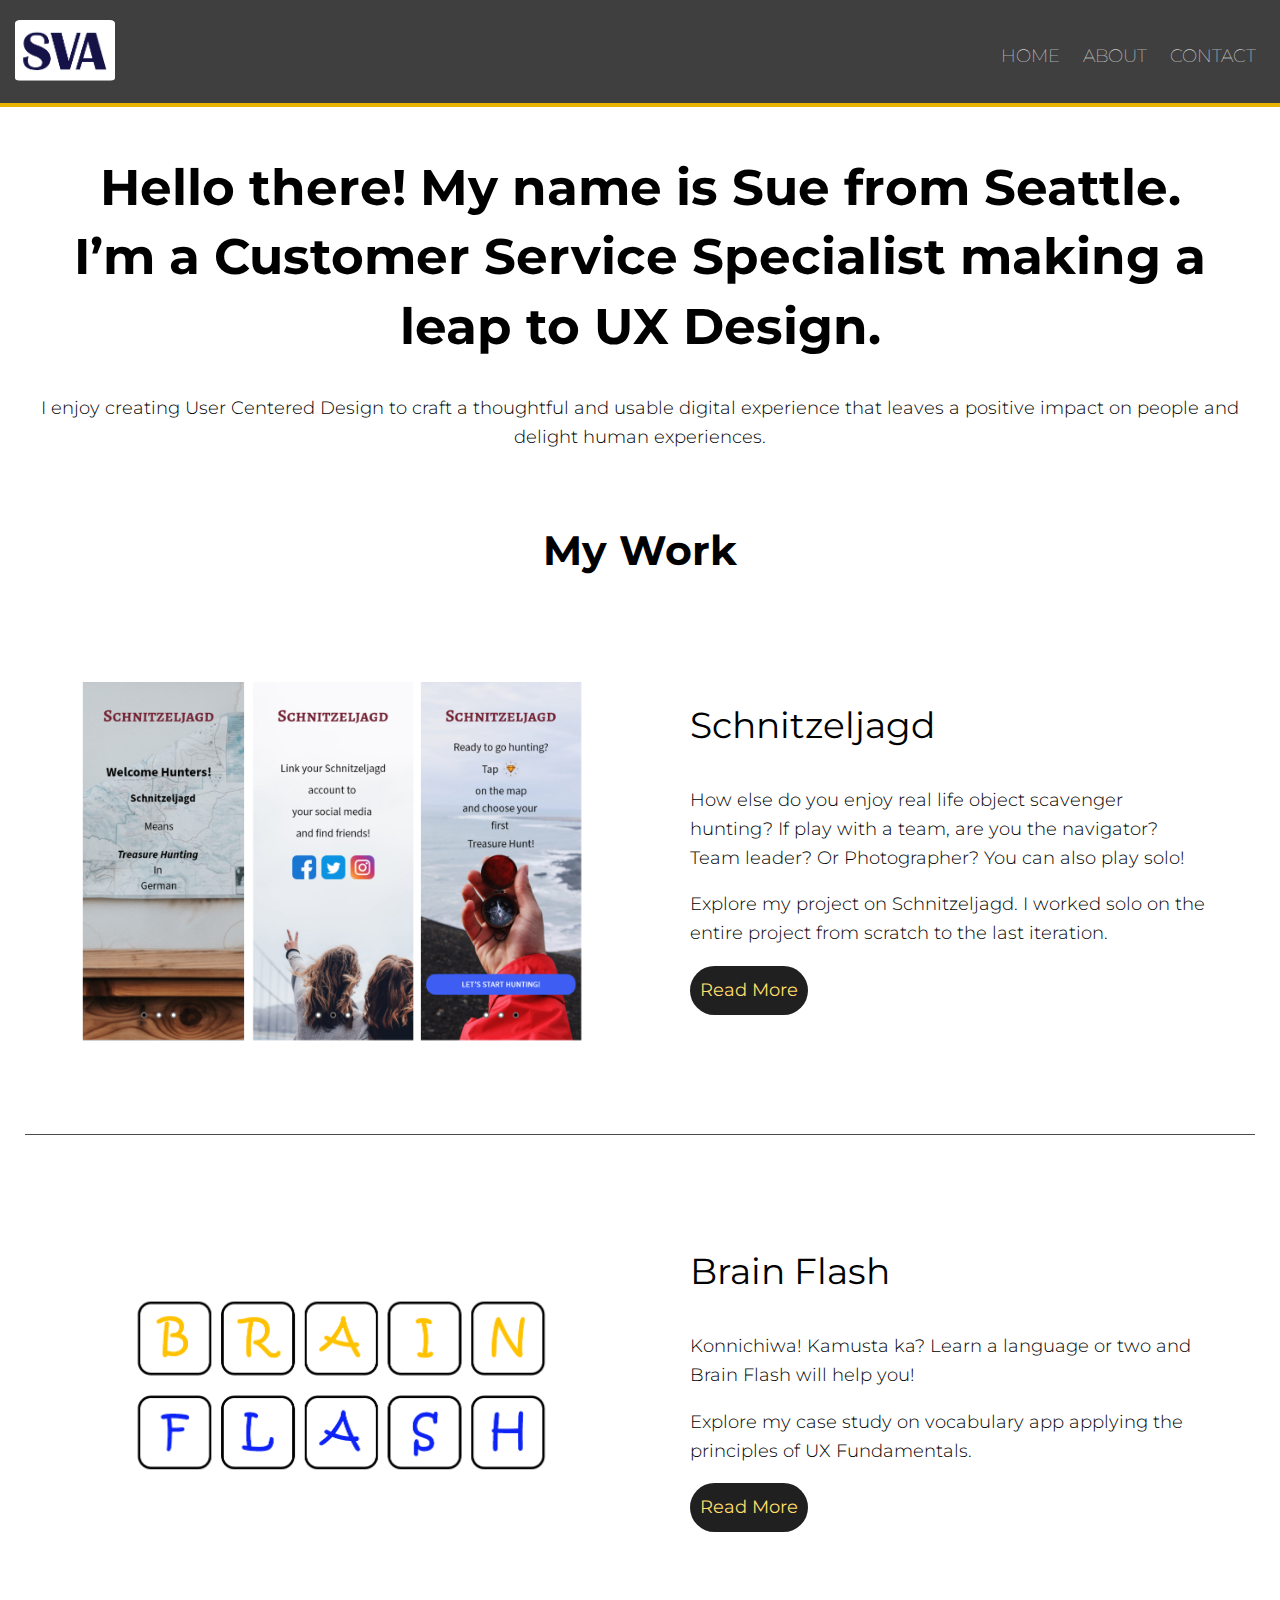
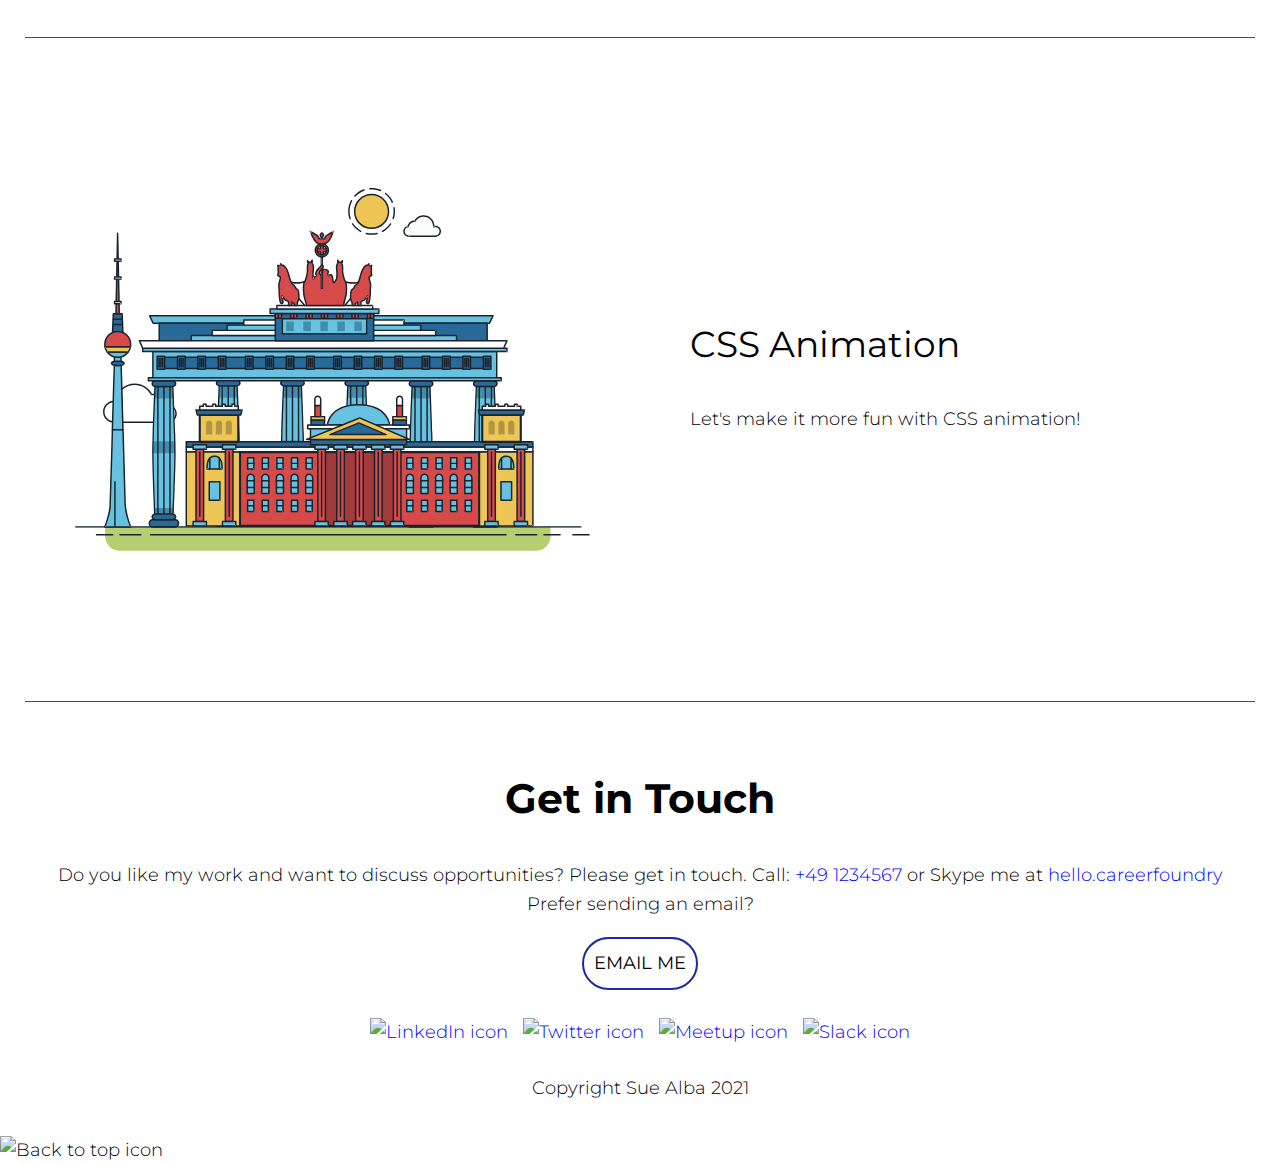
==== commit 6127ddd7: "Changed Work to Home" ====
--- a/index.html
+++ b/index.html
@@ -27,7 +27,7 @@
           </a>
           <nav>
             <ul>
-              <li><a href="index.html">Work</a></li>
+              <li><a href="index.html">Home</a></li>
               <li><a href="about.html">About</a></li>
               <li><a href="#contact" onclick="menuToggle()">Contact</a></li>
               <li>
@@ -123,7 +123,7 @@
                 xmlns="http://www.w3.org/2000/svg"
                 class="berlin-illustration"
                 height="505"
-                viewBox="0 0 700 505"
+                viewbox="0 0 700 505"
                 xmlns:xlink="http://www.w3.org/1999/xlink"
               >
                 <defs>
@@ -2214,7 +2214,7 @@
             <a href="https://www.linkedin.com/" target="_blank">
               <img
                 src="https://img.icons8.com/cute-clipart/64/fa314a/linkedin.png"
-                alt="LinkedIn"
+                alt="LinkedIn icon"
               />
             </a>
           </li>
@@ -2222,7 +2222,7 @@
             <a href="https://www.twitter.com/" target="_blank">
               <img
                 src="https://img.icons8.com/cute-clipart/64/000000/twitter.png"
-                alt="Twitter"
+                alt="Twitter icon"
               />
             </a>
           </li>
@@ -2230,7 +2230,7 @@
             <a href="https://www.meetup.com/" target="_blank">
               <img
                 src="https://img.icons8.com/ios-filled/64/fa314a/meetup.png"
-                alt="Meetup"
+                alt="Meetup icon"
               />
             </a>
           </li>
@@ -2238,7 +2238,7 @@
             <a href="https://www.slack.com/" target="_blank">
               <img
                 src="https://img.icons8.com/office/64/fa314a/slack.png"
-                alt="Slack"
+                alt="Slack icon"
               />
             </a>
           </li>
@@ -2246,6 +2246,12 @@
       </div>
       <p>Copyright Sue Alba 2021</p>
     </footer>
+    <img
+      id="topButton"
+      src="https://img.icons8.com/plasticine/50/000000/chevron-up.png"
+      onclick="topFunction()"
+      alt="Back to top icon"
+    />
     <script
       src="https://code.jquery.com/jquery-3.5.1.min.js"
       integrity="sha256-9/aliU8dGd2tb6OSsuzixeV4y/faTqgFtohetphbbj0="
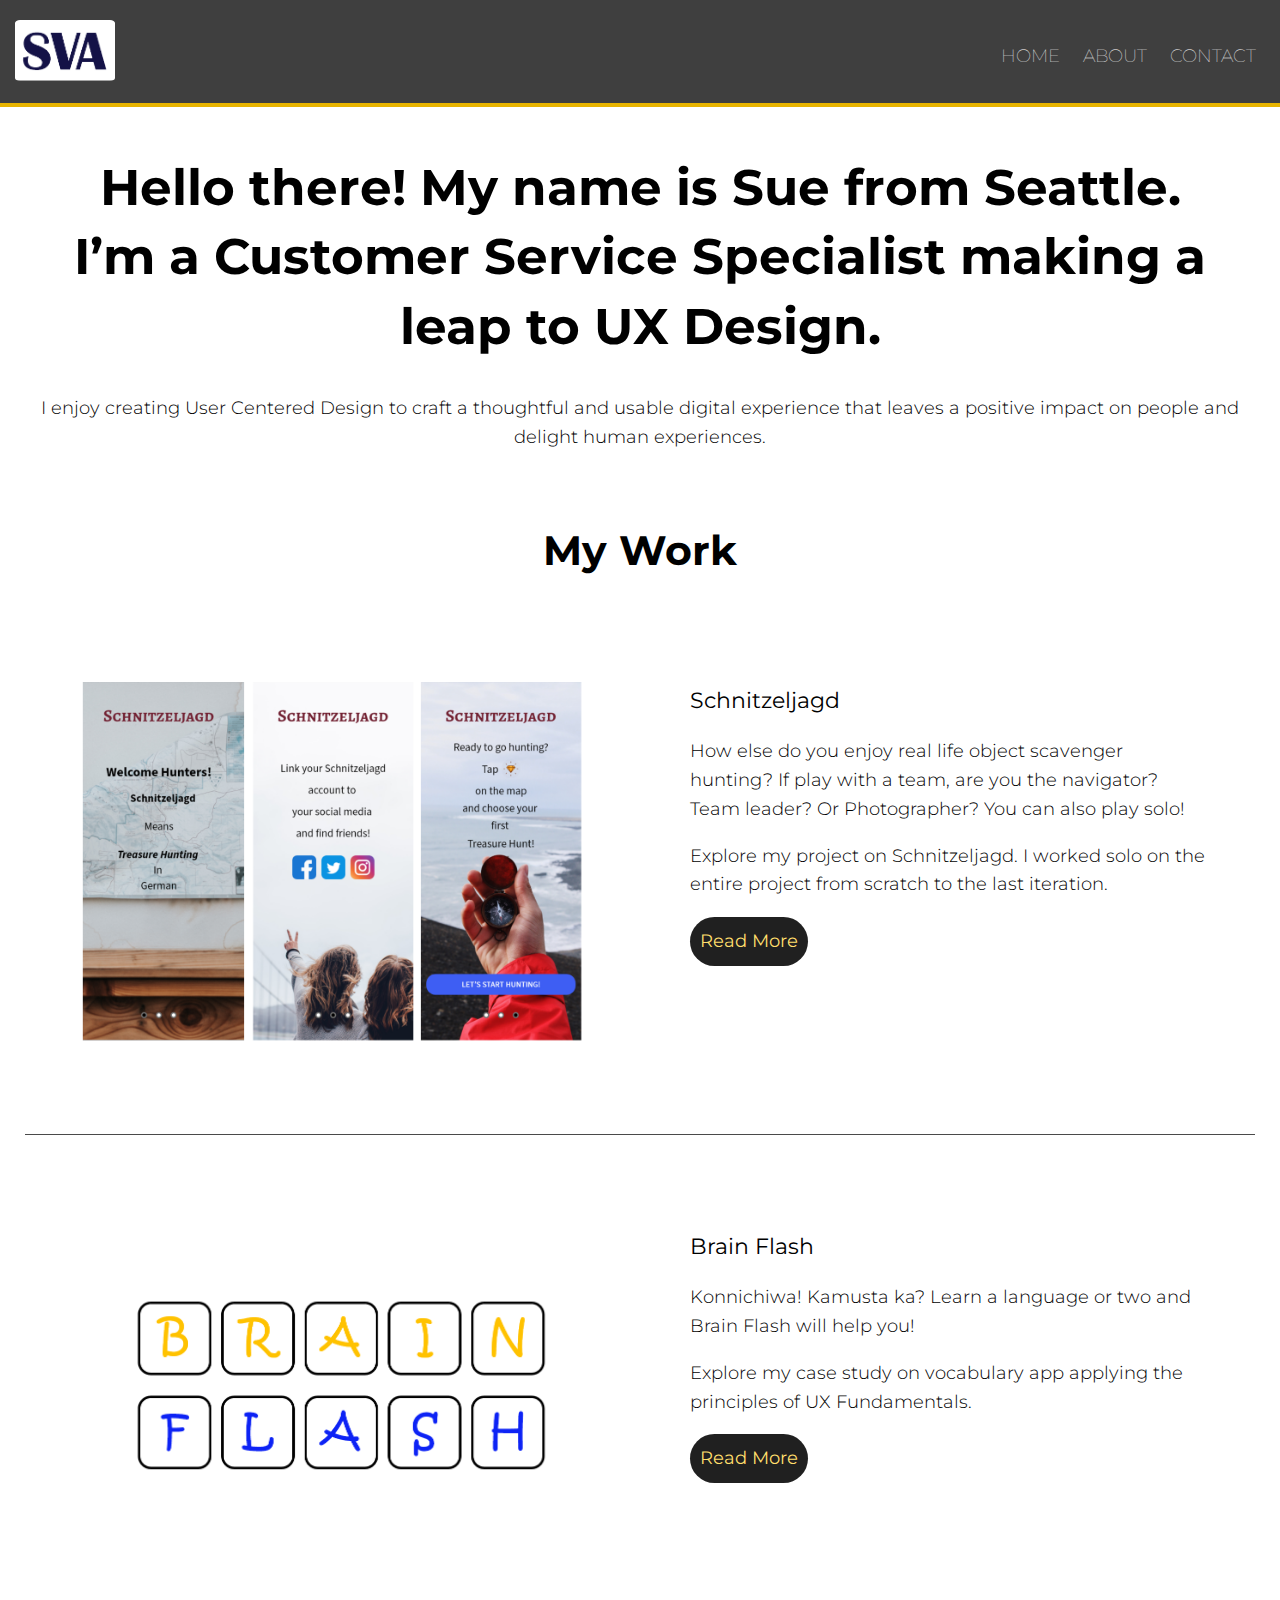
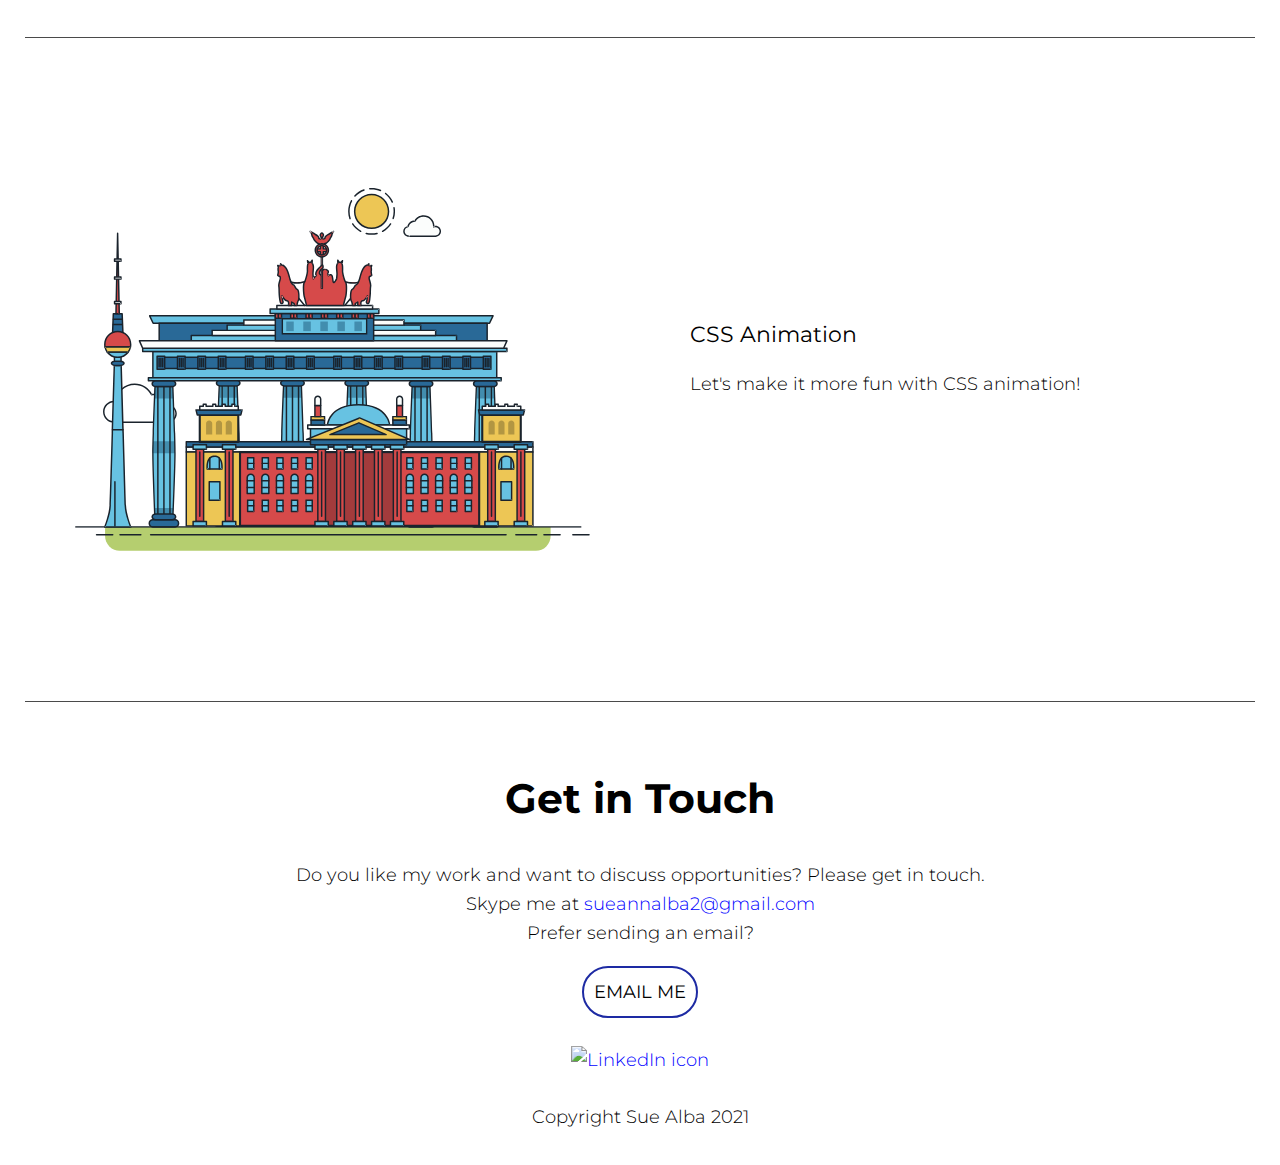
==== commit 626566e7: "Update footer" ====
--- a/index.html
+++ b/index.html
@@ -2201,47 +2201,31 @@
         <h2>Get in Touch</h2>
         <p>
           Do you like my work and want to discuss opportunities? Please get in
-          touch. Call: <a href="tel:+491234567">+49 1234567</a> or Skype me at
-          <a href="skype:hello.careerfoundry">hello.careerfoundry</a> Prefer
+          touch. <br>  Skype me at
+          <a href="skype:hello.careerfoundry">sueannalba2@gmail.com</a> <br> Prefer
           sending an email?
         </p>
-        <a href="mailto:office@careerfoundry.com" class="button contact"
+        <a href="mailto:sueannalba2@gmail.com" class="button contact"
           >Email me</a
         >
         <!--Social Media Layout and Placeholders-->
         <ul>
           <li>
-            <a href="https://www.linkedin.com/" target="_blank">
+            <a href="https://www.linkedin.com/in/sueannalba" target="_blank">
               <img
                 src="https://img.icons8.com/cute-clipart/64/fa314a/linkedin.png"
                 alt="LinkedIn icon"
               />
             </a>
           </li>
-          <li>
-            <a href="https://www.twitter.com/" target="_blank">
-              <img
-                src="https://img.icons8.com/cute-clipart/64/000000/twitter.png"
-                alt="Twitter icon"
-              />
-            </a>
-          </li>
-          <li>
-            <a href="https://www.meetup.com/" target="_blank">
-              <img
-                src="https://img.icons8.com/ios-filled/64/fa314a/meetup.png"
-                alt="Meetup icon"
-              />
-            </a>
-          </li>
-          <li>
+          <!-- <li>
             <a href="https://www.slack.com/" target="_blank">
               <img
                 src="https://img.icons8.com/office/64/fa314a/slack.png"
                 alt="Slack icon"
               />
             </a>
-          </li>
+          </li> -->
         </ul>
       </div>
       <p>Copyright Sue Alba 2021</p>
--- a/css/style.css
+++ b/css/style.css
@@ -5,7 +5,7 @@
 body {
   background-color: #ffffff;
   font-family: "Montserrat", sans-serif;
-  font-size: 18px;
+  font-size: 14px;
   font-weight: 300;
   line-height: 1.6;
   color: #000000;
@@ -84,18 +84,18 @@
 }
 
 h1 {
-  font-size: 2.75em;
+  font-size: 1.5em;
   font-weight: 700;
 }
 
 h2 {
-  font-size: 2.25em;
-  font-weight: 700;
+  font-size: 1.25em;
+  font-weight: 500;
   text-align: center;
 }
 
 h3 {
-  font-size: 2em;
+  font-size: 1.2em;
   font-weight: 400;
 }
 
@@ -253,6 +253,28 @@
 #work .row {
   padding-bottom: 25px;
   border-bottom: 1px solid #4a4a4a;
+}
+
+#topButton {
+  height: 50px;
+  width: 50px;
+  display: none; /* Hidden by default */
+  position: fixed; /* Fixed/sticky position */
+  bottom: 20px; /* Place the button at the bottom of the page */
+  right: 30px; /* Place the button 30px from the right */
+  z-index: 99; /* Make sure it does not overlap */
+  border: none; /* Remove borders */
+  outline: none; /* Remove outline */
+  background-color: rgb(116, 116, 116); /* Set a background color */
+  color: #ffffff; /* Text color */
+  cursor: pointer; /* Add a mouse pointer on hover */
+  padding: 15px; /* Some padding */
+  border-radius: 10px; /* Rounded corners */
+  font-size: 18px; /* Increase font size */
+}
+
+#myBtn:hover {
+  background-color: #555; /* Add a dark-grey background on hover */
 }
 
 .category {
@@ -345,8 +367,25 @@
 }
 
 @media only screen and (min-width: 641px) {
+  body {
+    font-size: 18px;
+    font-weight: 300;
+    line-height: 1.6;
+  }
+
   header {
     padding: 20px 0 13px;
+  }
+
+  h1 {
+    font-size: 2.75em;
+    font-weight: 700;
+  }
+
+  h2 {
+    font-size: 2.25em;
+    font-weight: 700;
+    text-align: center;
   }
 
   nav {
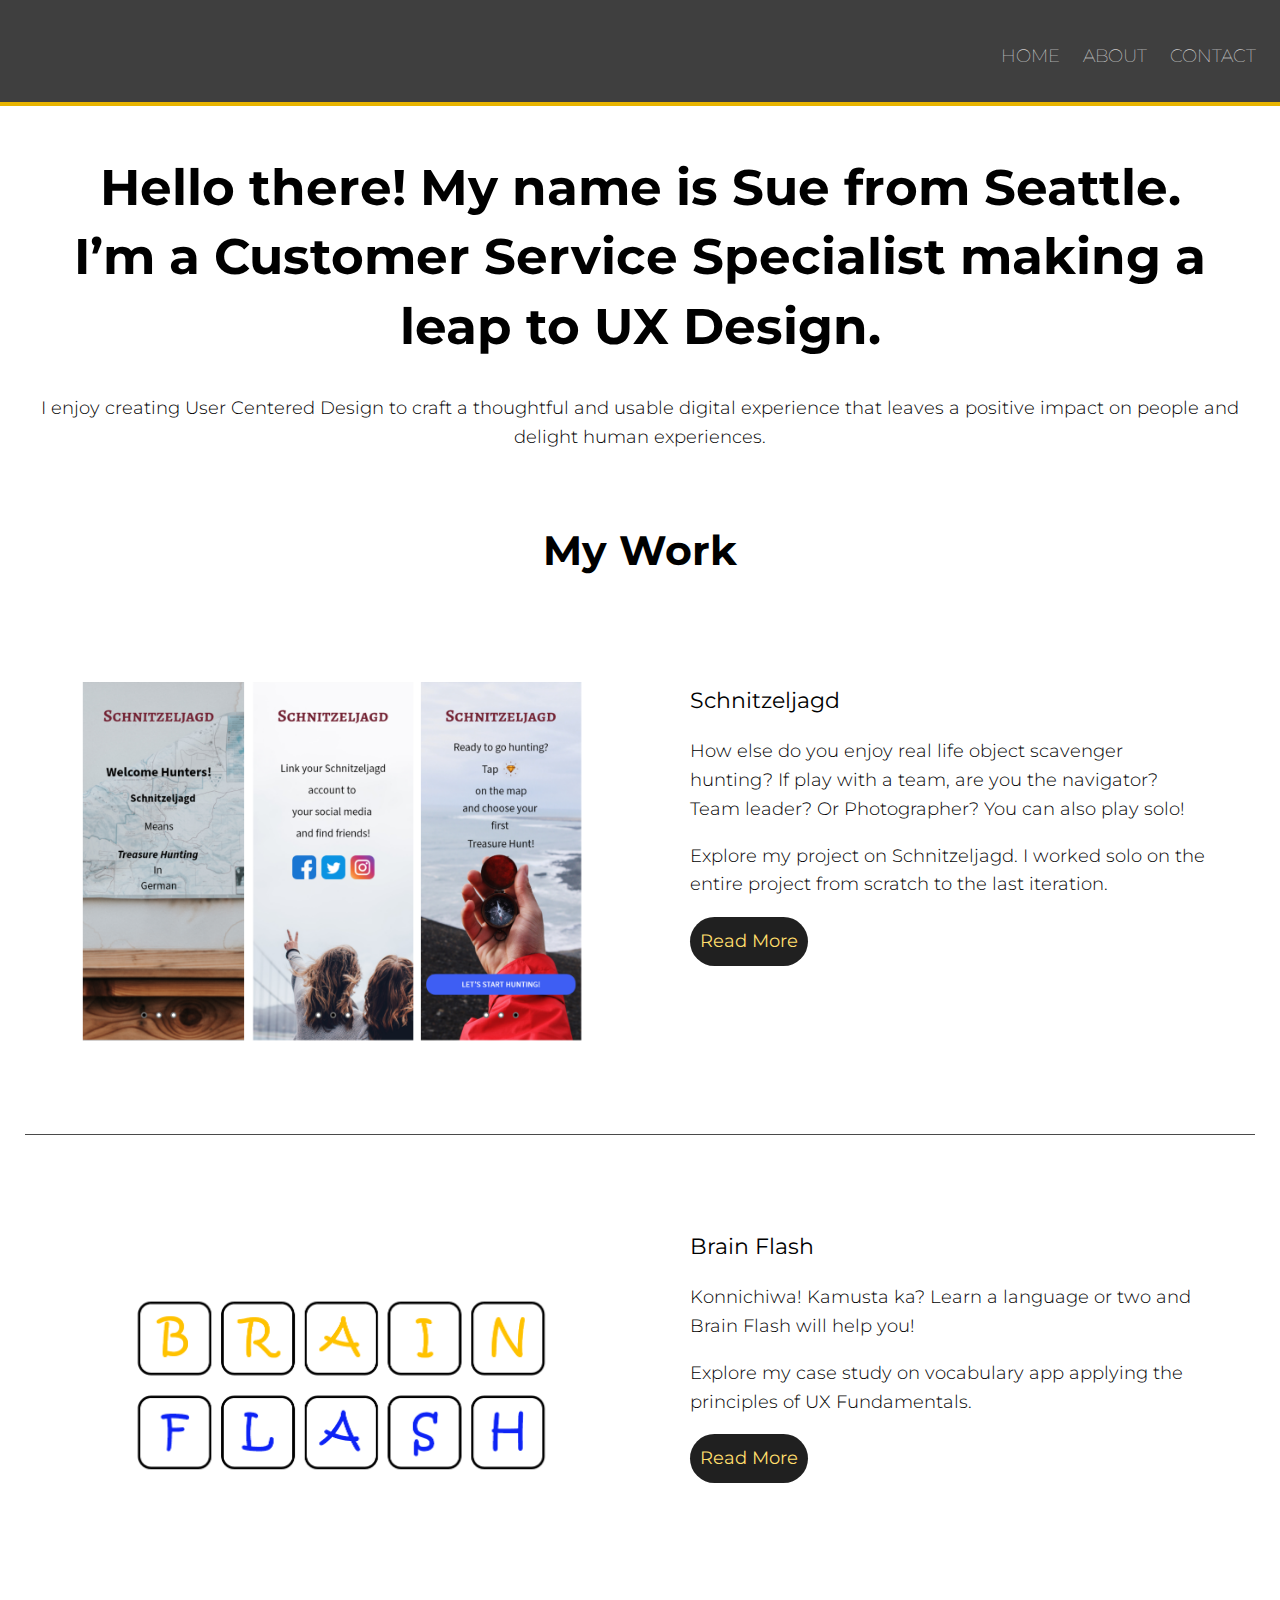
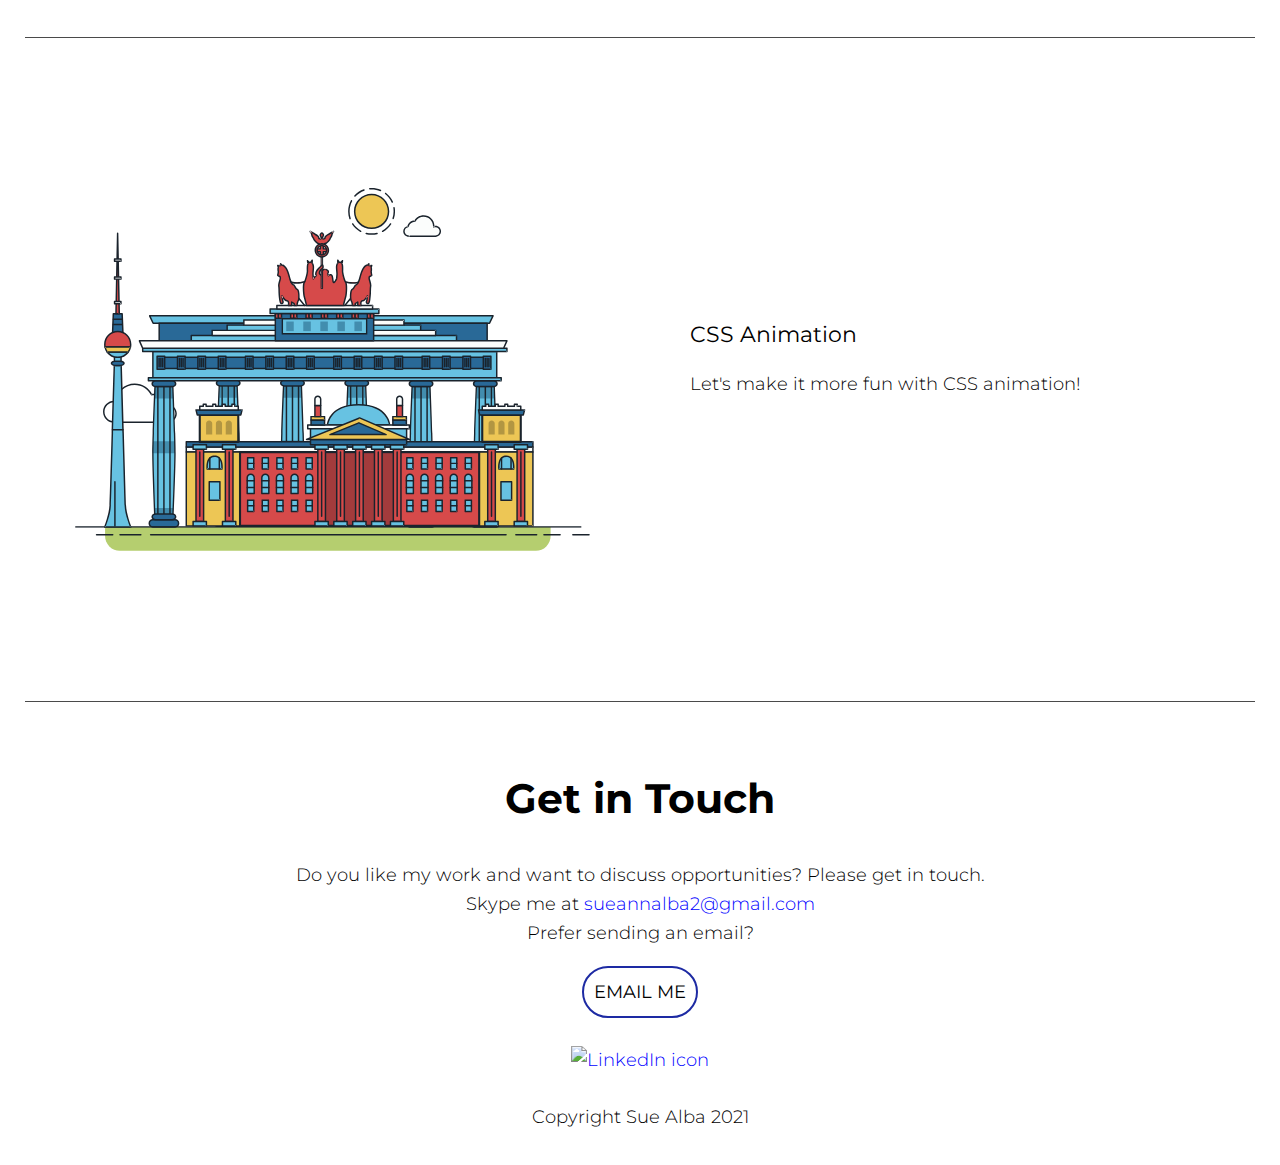
==== commit 9aac0dff: "Changed header color" ====
--- a/index.html
+++ b/index.html
@@ -23,7 +23,7 @@
       <div class="container">
         <div id="myNavtoggle" class="navtoggle">
           <a href="index.html">
-            <img src="img/MyLogos/logo.png" alt="" class="logo" />
+            <img src="img/MyLogos/sva-logo.png" alt="" class="logo" />
           </a>
           <nav>
             <ul>
@@ -2205,7 +2205,7 @@
           <a href="skype:hello.careerfoundry">sueannalba2@gmail.com</a> <br> Prefer
           sending an email?
         </p>
-        <a href="mailto:sueannalba2@gmail.com" class="button contact"
+        <a href="mailto:suevalba@gmail.com" class="button contact"
           >Email me</a
         >
         <!--Social Media Layout and Placeholders-->
--- a/css/style.css
+++ b/css/style.css
@@ -107,7 +107,7 @@
 /* CSS Animation */
 svg.berlin-illustration {
   width: 100%;
-  max-width: 100% auto;
+  max-width: 100%;
 }
 
 /* sun animation property */
@@ -288,7 +288,6 @@
   font-weight: 400;
   padding: 10px;
   border-radius: 40px;
-  border-bottom: 2px solid  #707070; /* width of the border, type, color */
   transition: 0.8s opacity;
 }
 
@@ -304,7 +303,7 @@
 
 .button:active {
   color: white;
-  border: 2px solid1d2aa3;
+  border: 2px;
 }
 
 .button.contact {
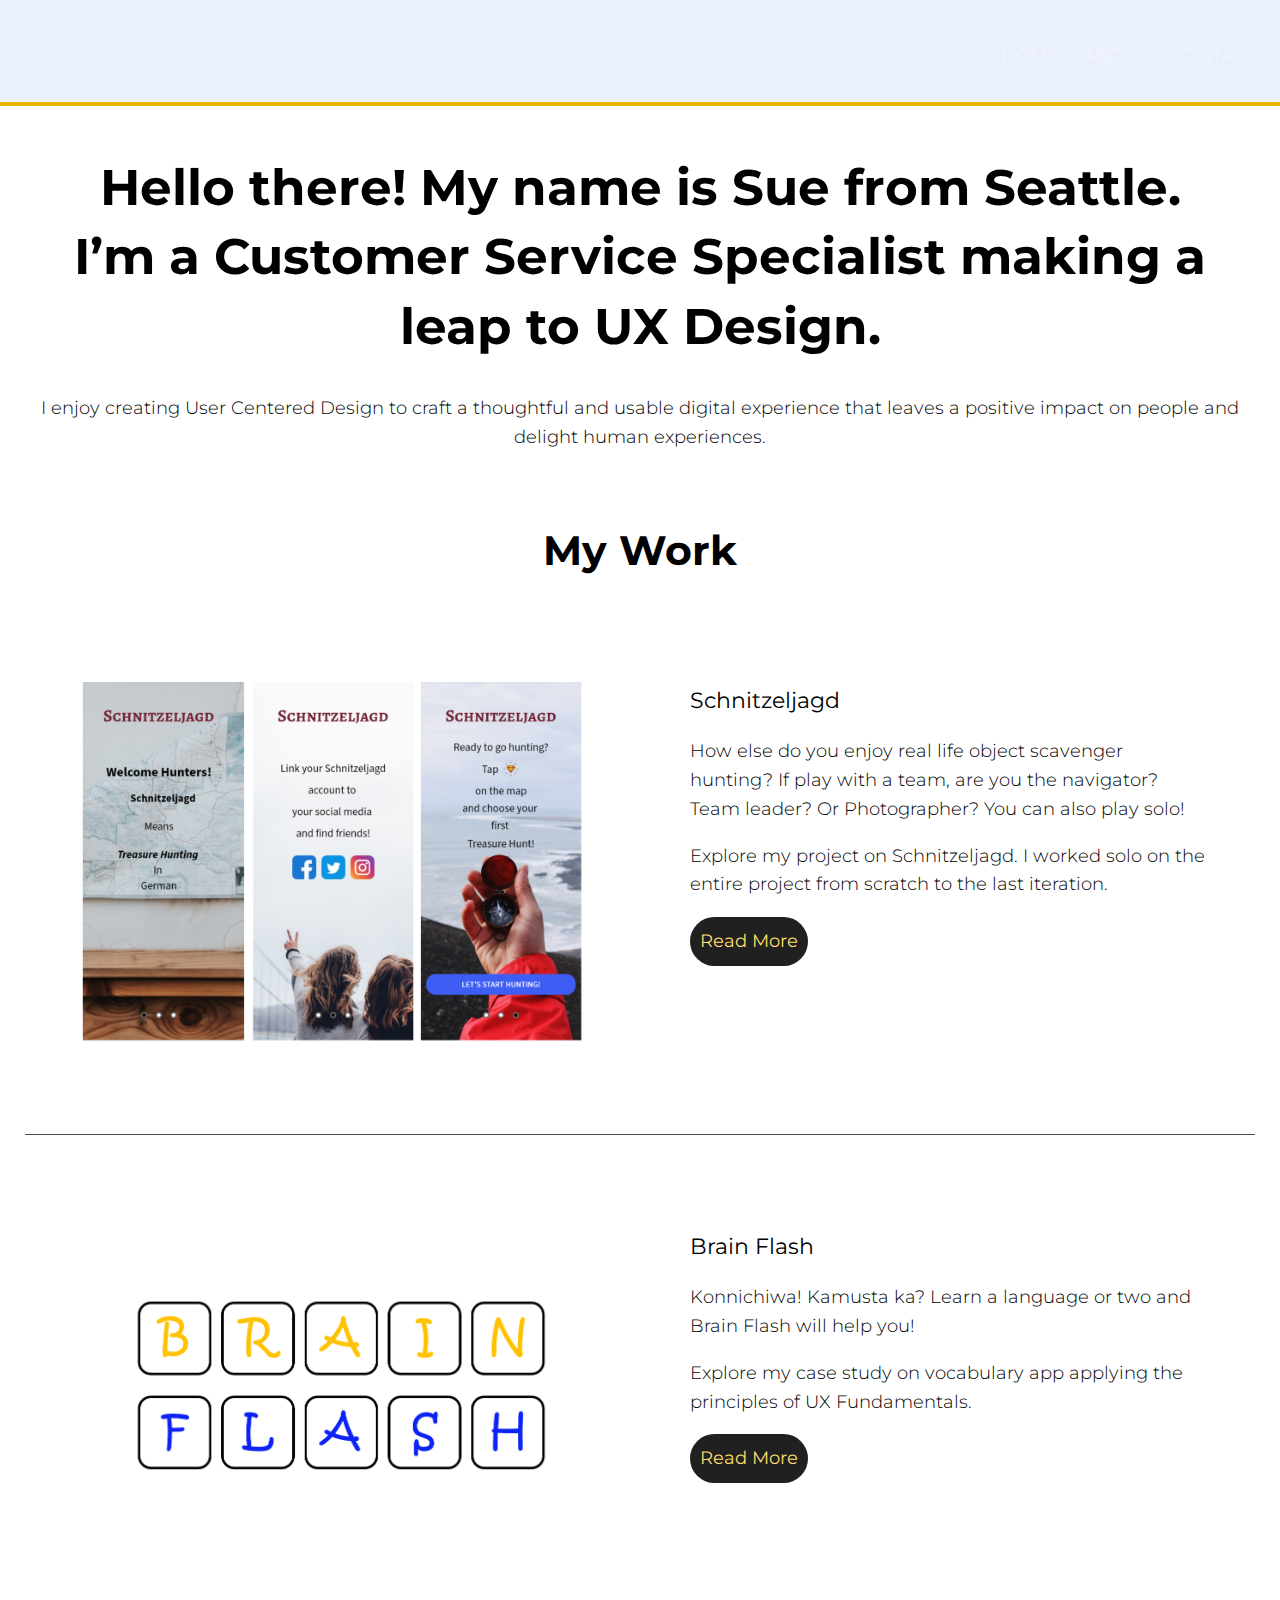
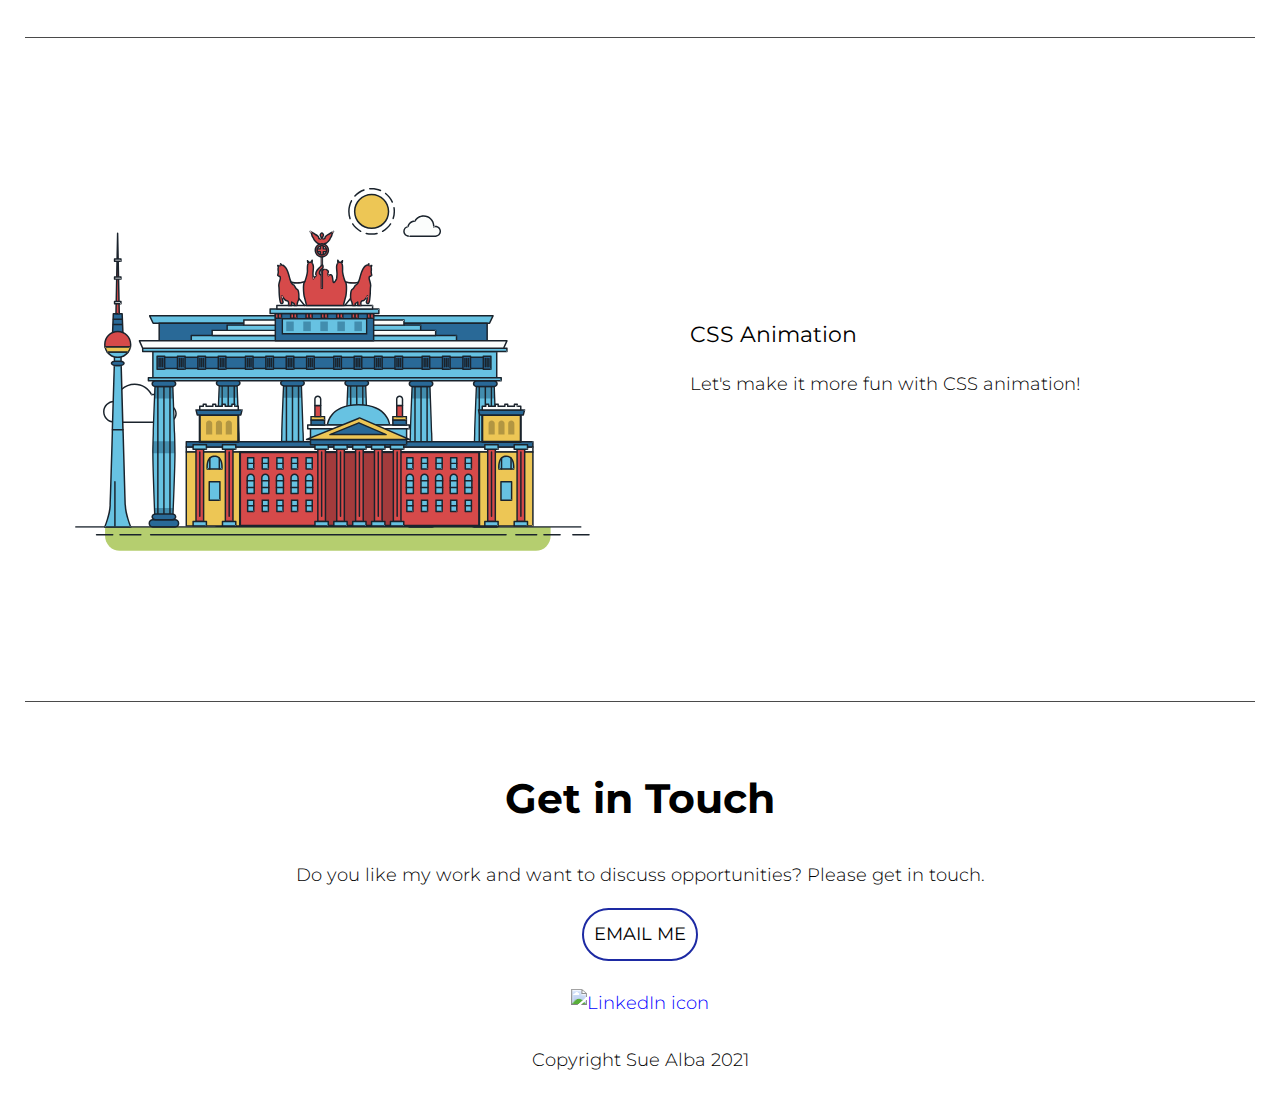
==== commit 1adca61e: "Update email" ====
--- a/index.html
+++ b/index.html
@@ -2201,9 +2201,10 @@
         <h2>Get in Touch</h2>
         <p>
           Do you like my work and want to discuss opportunities? Please get in
-          touch. <br>  Skype me at
+          touch. 
+          <!-- <br>  Skype me at
           <a href="skype:hello.careerfoundry">sueannalba2@gmail.com</a> <br> Prefer
-          sending an email?
+          sending an email? -->
         </p>
         <a href="mailto:suevalba@gmail.com" class="button contact"
           >Email me</a
--- a/css/style.css
+++ b/css/style.css
@@ -12,7 +12,7 @@
 }
 
 header {
-  background-color: #3f3f3f;
+  background-color: #ebf0ff;
   color: #ffffff;
   padding-top: 10px;
   padding: 10px 0 4px;
@@ -63,7 +63,7 @@
 }
 
 nav > ul > li > a:visited {
-  color: #ffdf6c;
+  color: #0502aa;
   bottom: 0px;
 }
 
@@ -221,7 +221,7 @@
 }
 
 .logo {
-  max-width: 100px;
+  max-width: 90px;
   border-radius: 5%;
 }
 
